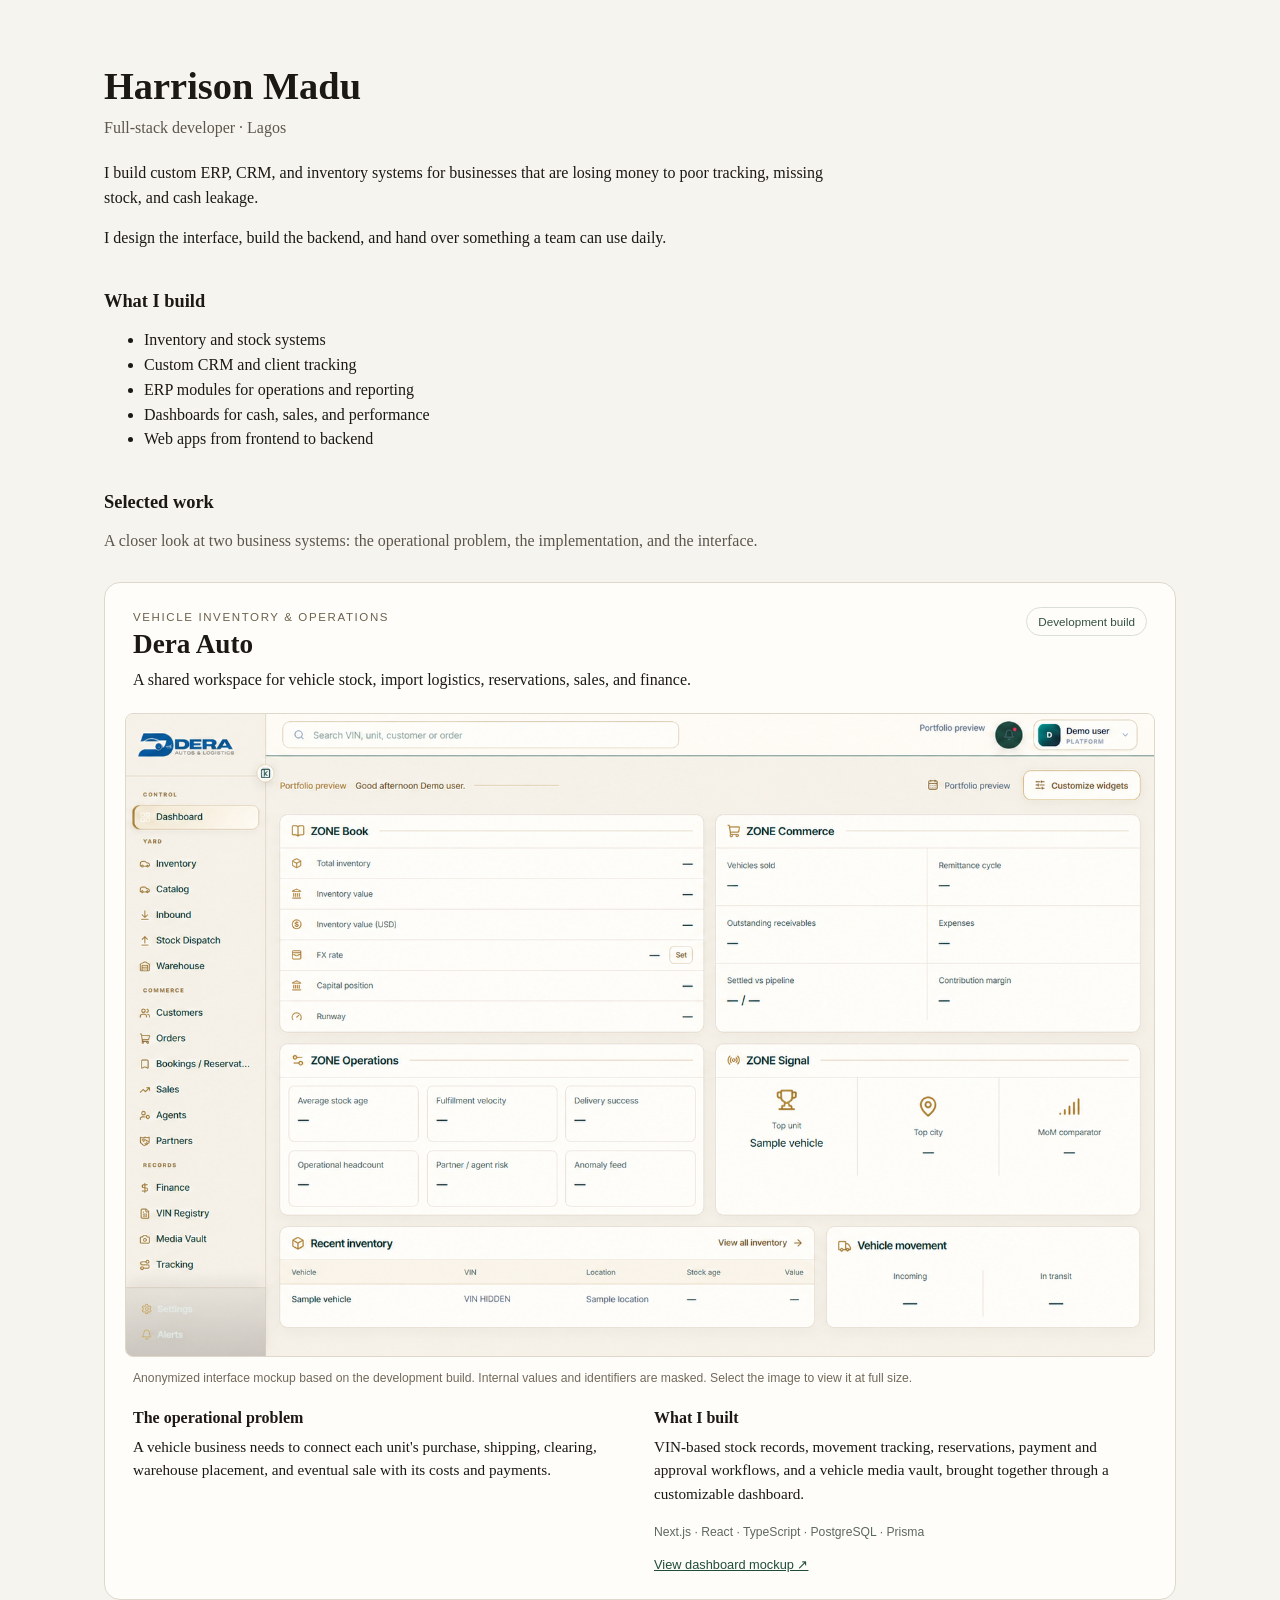
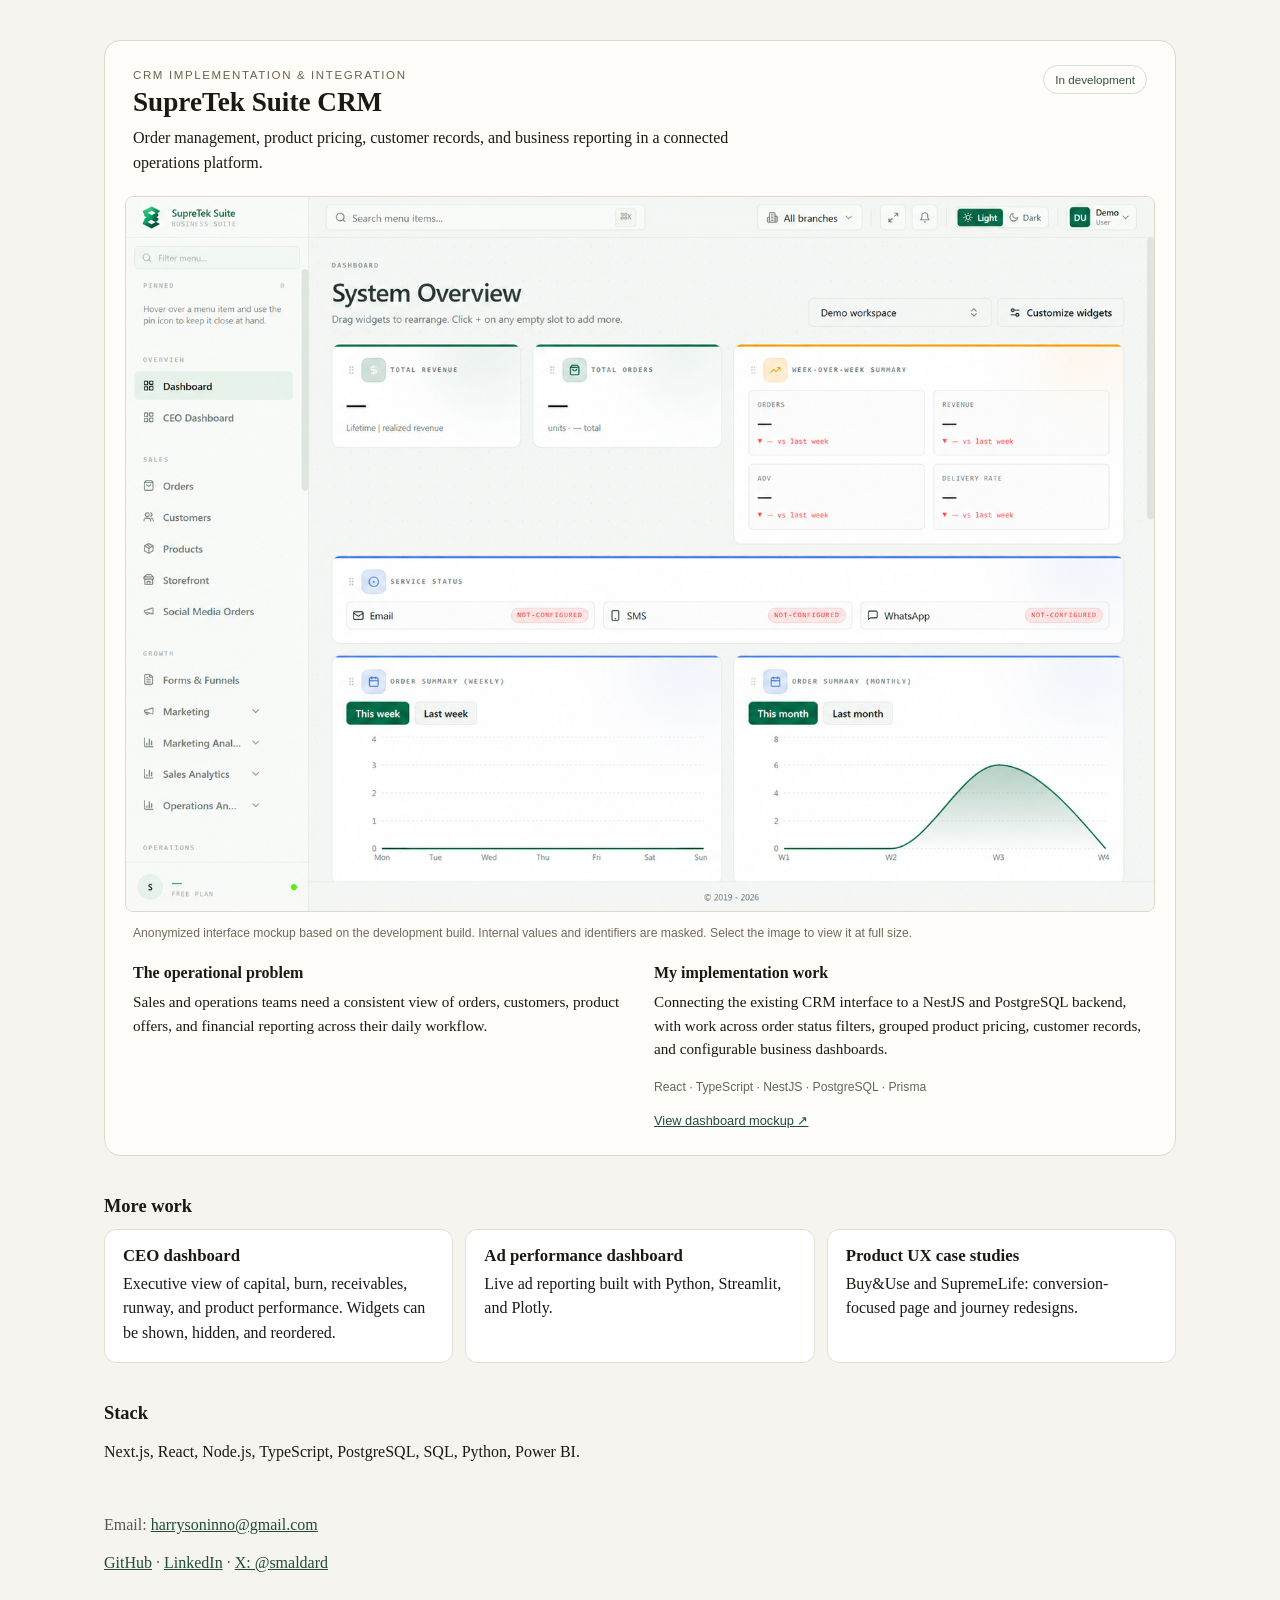
==== index.html @ 5ad37815 "Update portfolio contact details" ====
<!DOCTYPE html>
<html lang="en">
<head>
  <meta charset="utf-8" />
  <meta name="viewport" content="width=device-width, initial-scale=1" />
  <title>Harrison Madu — Systems for stock, sales, and cash</title>
  <style>
    * { box-sizing: border-box; }
    body { margin: 0; font-family: Georgia, serif; background: #f6f4ef; color: #1c1915; }
    main { max-width: 1120px; margin: 0 auto; padding: 64px 24px 80px; }
    p, li { line-height: 1.55; }
    h1 { font-size: 2.4rem; margin: 0 0 8px; }
    h2 { font-size: 1.15rem; margin: 40px 0 12px; }
    .role { margin: 0 0 20px; color: #5c564c; }
    a { color: #1f4d3a; }
    .card { background: #fff; border: 1px solid #e4dfd4; border-radius: 12px; padding: 16px 18px; margin: 12px 0; }
    .card h3 { margin: 0 0 6px; font-size: 1.05rem; }
    .card p { margin: 0; }
    .intro { max-width: 760px; }
    .section-intro { max-width: 680px; color: #5c564c; }
    .project { margin: 28px 0 40px; overflow: hidden; border: 1px solid #ded8cb; border-radius: 16px; background: #fffdf9; }
    .project-header { display: flex; align-items: flex-start; justify-content: space-between; gap: 16px; padding: 24px 28px 20px; }
    .project h3 { margin: 4px 0 8px; font-size: 1.7rem; }
    .project-header p { margin: 0; max-width: 620px; }
    .eyebrow, .status, .tags, figcaption, .image-link { font-family: Arial, sans-serif; }
    .eyebrow { font-size: .72rem; letter-spacing: .14em; text-transform: uppercase; color: #6c624d; }
    .status { flex-shrink: 0; border: 1px solid #d8dfd6; border-radius: 999px; padding: 7px 11px; color: #335141; font-size: .73rem; white-space: nowrap; }
    figure { margin: 0; padding: 0 20px; }
    .screen { display: block; border: 1px solid #ded8cb; border-radius: 8px; overflow: hidden; background: #f6f4ef; }
    .screen img { display: block; width: 100%; height: auto; }
    .screen:focus-visible, a:focus-visible { outline: 3px solid #1f4d3a; outline-offset: 4px; }
    figcaption { padding: 12px 8px 0; color: #72695b; font-size: .76rem; line-height: 1.5; }
    .project-details { display: grid; grid-template-columns: 1fr 1fr; gap: 28px; padding: 22px 28px 26px; }
    .project-details h4 { margin: 0 0 8px; font-size: 1rem; }
    .project-details p { margin: 0; font-size: .95rem; }
    .tags { margin-top: 16px !important; color: #5d695e; font-size: .76rem !important; line-height: 1.8; }
    .image-link { display: inline-block; margin-top: 14px; font-size: .8rem; }
    .more-work { display: grid; grid-template-columns: repeat(3, 1fr); gap: 12px; }
    .more-work .card { margin: 0; }
    @media (max-width: 680px) {
      main { padding: 36px 18px 56px; }
      h1 { font-size: 2.1rem; }
      .project-header { flex-direction: column; padding: 20px; }
      .project h3 { font-size: 1.45rem; }
      figure { padding: 0 12px; }
      .project-details { grid-template-columns: 1fr; gap: 20px; padding: 20px; }
      .more-work { grid-template-columns: 1fr; }
    }
    footer { margin-top: 48px; color: #5c564c; }
  </style>
</head>
<body>
  <main>
    <div class="intro">
    <h1>Harrison Madu</h1>
    <p class="role">Full-stack developer · Lagos</p>
    <p>I build custom ERP, CRM, and inventory systems for businesses that are losing money to poor tracking, missing stock, and cash leakage.</p>
    <p>I design the interface, build the backend, and hand over something a team can use daily.</p>
    <h2>What I build</h2>
    <ul>
      <li>Inventory and stock systems</li>
      <li>Custom CRM and client tracking</li>
      <li>ERP modules for operations and reporting</li>
      <li>Dashboards for cash, sales, and performance</li>
      <li>Web apps from frontend to backend</li>
    </ul>
    </div>
    <h2>Selected work</h2>
    <p class="section-intro">A closer look at two business systems: the operational problem, the implementation, and the interface.</p>
    <article class="project" id="dera-auto">
      <div class="project-header">
        <div>
          <span class="eyebrow">Vehicle inventory &amp; operations</span>
          <h3>Dera Auto</h3>
          <p>A shared workspace for vehicle stock, import logistics, reservations, sales, and finance.</p>
        </div>
        <span class="status">Development build</span>
      </div>
      <figure>
        <a class="screen" href="docs/assets/projects/dera-auto-dashboard.png" aria-label="Open the Dera Auto dashboard mockup at full size">
          <img src="docs/assets/projects/dera-auto-dashboard.png" width="1587" height="991" alt="Dera Auto dashboard with inventory, commerce, operations, vehicle movement, and recent stock panels; sensitive values are masked." loading="lazy" decoding="async" />
        </a>
        <figcaption>Anonymized interface mockup based on the development build. Internal values and identifiers are masked. Select the image to view it at full size.</figcaption>
      </figure>
      <div class="project-details">
        <div>
          <h4>The operational problem</h4>
          <p>A vehicle business needs to connect each unit's purchase, shipping, clearing, warehouse placement, and eventual sale with its costs and payments.</p>
        </div>
        <div>
          <h4>What I built</h4>
          <p>VIN-based stock records, movement tracking, reservations, payment and approval workflows, and a vehicle media vault, brought together through a customizable dashboard.</p>
          <p class="tags">Next.js · React · TypeScript · PostgreSQL · Prisma</p>
          <a class="image-link" href="docs/assets/projects/dera-auto-dashboard.png">View dashboard mockup ↗</a>
        </div>
      </div>
    </article>
    <article class="project" id="supretek-suite">
      <div class="project-header">
        <div>
          <span class="eyebrow">CRM implementation &amp; integration</span>
          <h3>SupreTek Suite CRM</h3>
          <p>Order management, product pricing, customer records, and business reporting in a connected operations platform.</p>
        </div>
        <span class="status">In development</span>
      </div>
      <figure>
        <a class="screen" href="docs/assets/projects/supretek-suite-dashboard.png" aria-label="Open the SupreTek Suite CRM dashboard mockup at full size">
          <img src="docs/assets/projects/supretek-suite-dashboard.png" width="1505" height="1045" alt="SupreTek Suite CRM system overview with revenue and order widgets, weekly summaries, service status, and reporting charts; sensitive values are masked." loading="lazy" decoding="async" />
        </a>
        <figcaption>Anonymized interface mockup based on the development build. Internal values and identifiers are masked. Select the image to view it at full size.</figcaption>
      </figure>
      <div class="project-details">
        <div>
          <h4>The operational problem</h4>
          <p>Sales and operations teams need a consistent view of orders, customers, product offers, and financial reporting across their daily workflow.</p>
        </div>
        <div>
          <h4>My implementation work</h4>
          <p>Connecting the existing CRM interface to a NestJS and PostgreSQL backend, with work across order status filters, grouped product pricing, customer records, and configurable business dashboards.</p>
          <p class="tags">React · TypeScript · NestJS · PostgreSQL · Prisma</p>
          <a class="image-link" href="docs/assets/projects/supretek-suite-dashboard.png">View dashboard mockup ↗</a>
        </div>
      </div>
    </article>
    <h2>More work</h2>
    <div class="more-work">
    <div class="card">
      <h3>CEO dashboard</h3>
      <p>Executive view of capital, burn, receivables, runway, and product performance. Widgets can be shown, hidden, and reordered.</p>
    </div>
    <div class="card">
      <h3>Ad performance dashboard</h3>
      <p>Live ad reporting built with Python, Streamlit, and Plotly.</p>
    </div>
    <div class="card">
      <h3>Product UX case studies</h3>
      <p>Buy&amp;Use and SupremeLife: conversion-focused page and journey redesigns.</p>
    </div>
    </div>
    <h2>Stack</h2>
    <p>Next.js, React, Node.js, TypeScript, PostgreSQL, SQL, Python, Power BI.</p>
    <footer>
      <p>Email: <a href="mailto:harrysoninno@gmail.com">harrysoninno@gmail.com</a></p>
      <a href="https://github.com/HarrisonMadu">GitHub</a>
      · <a href="https://linkedin.com/in/harrisonmadu">LinkedIn</a>
      · <a href="https://x.com/smaldard">X: @smaldard</a>
    </footer>
  </main>
</body>
</html>
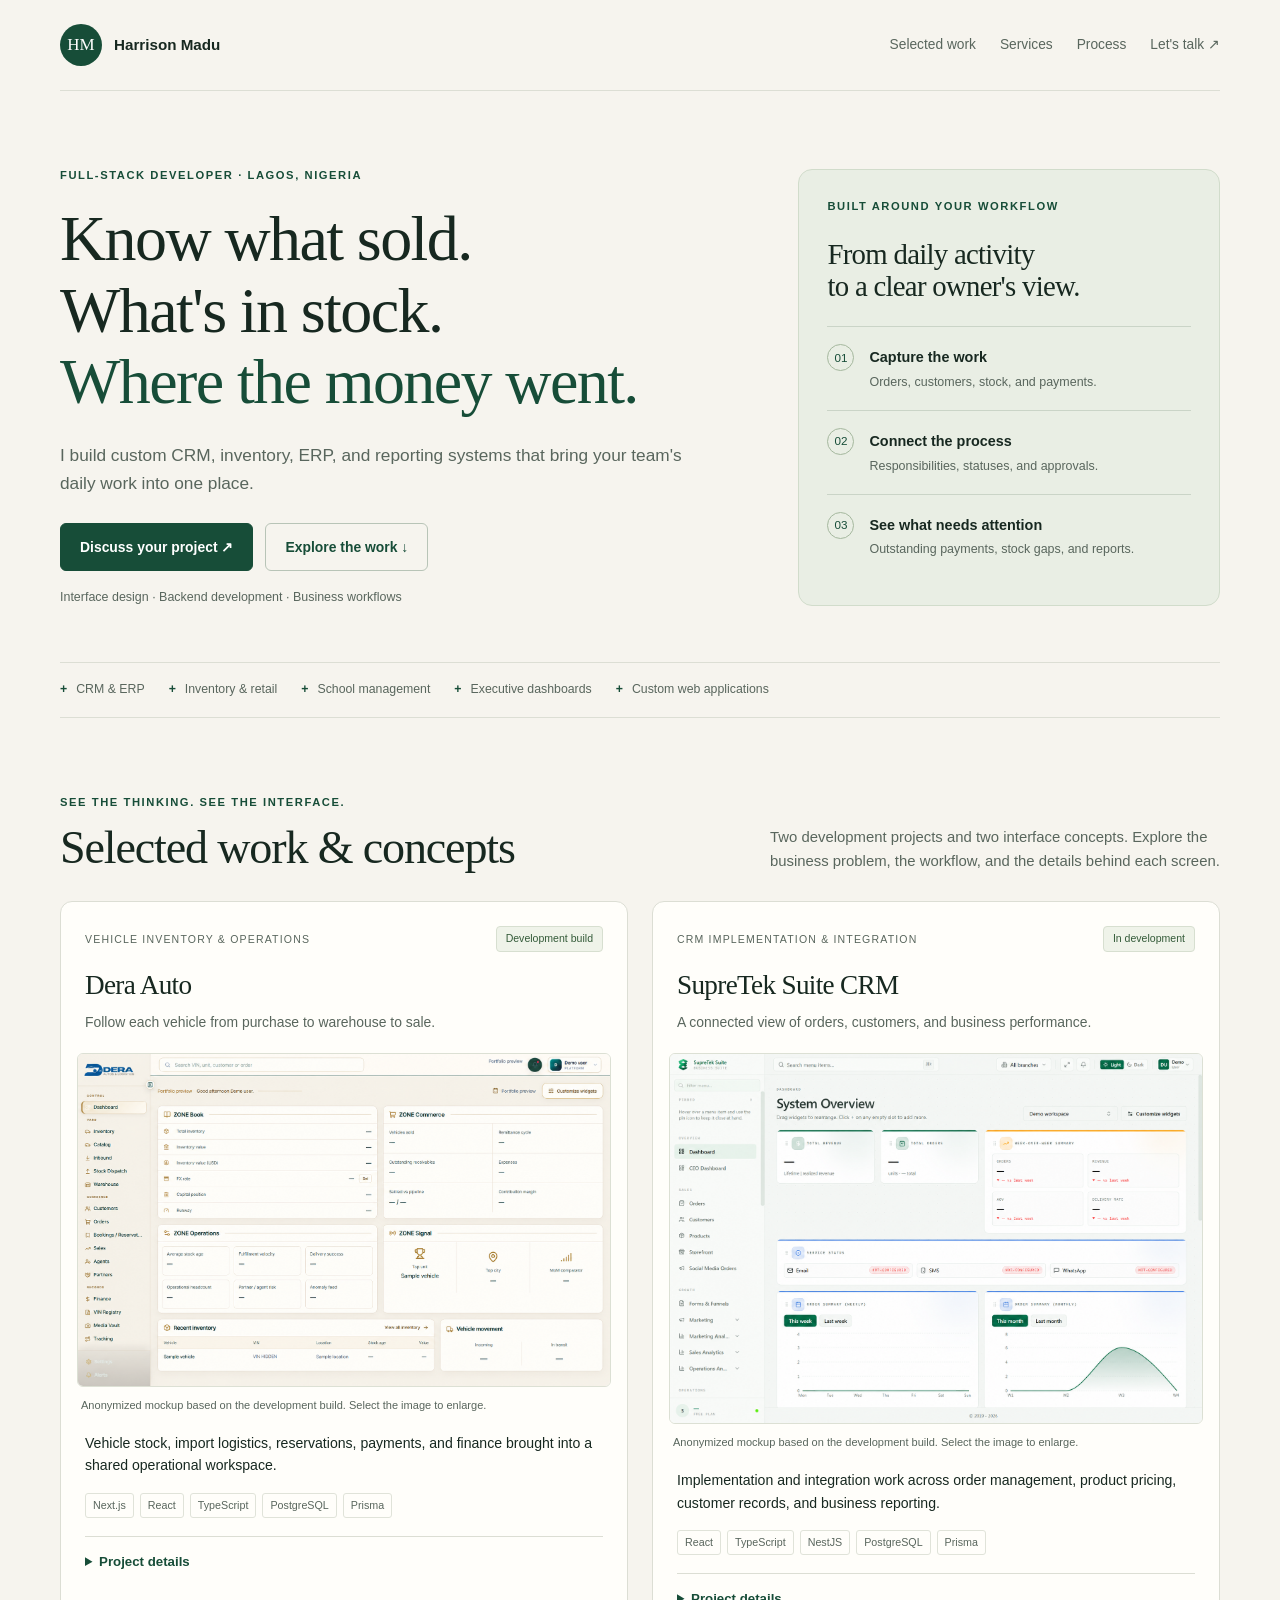
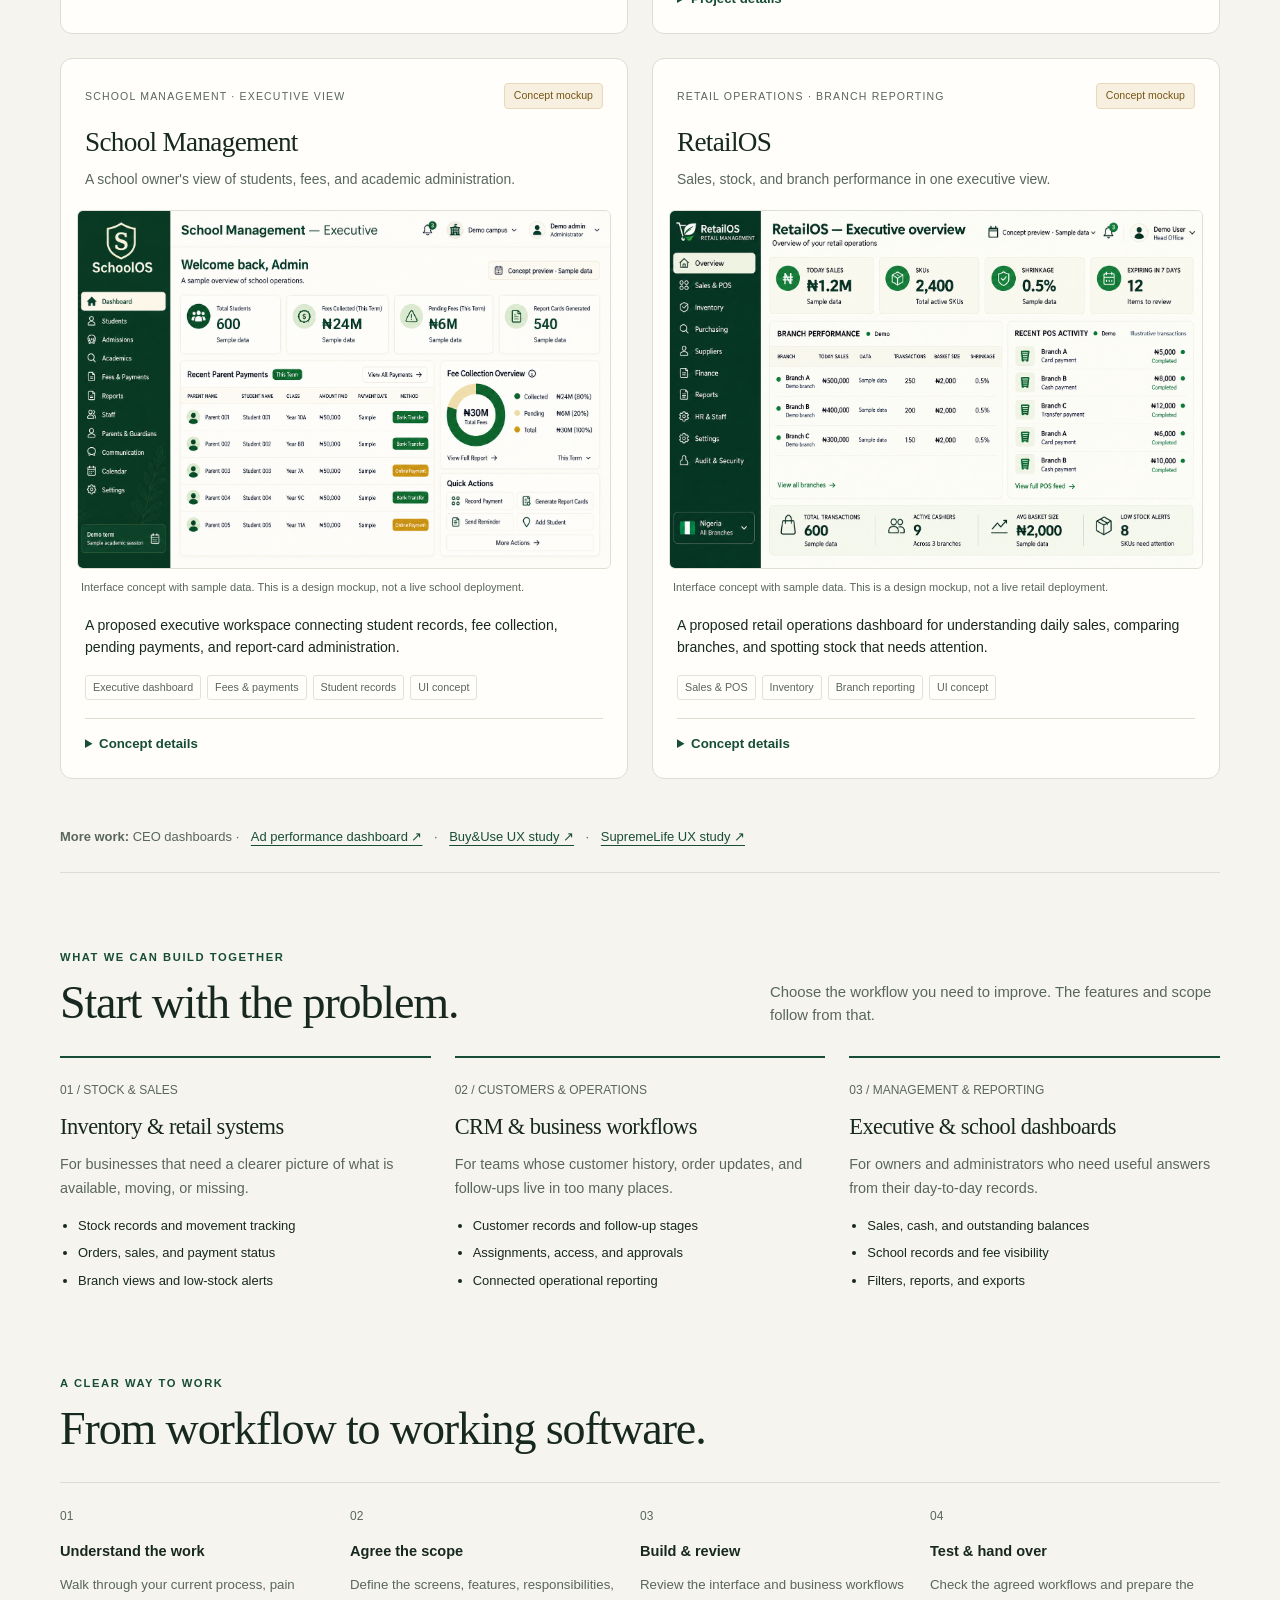
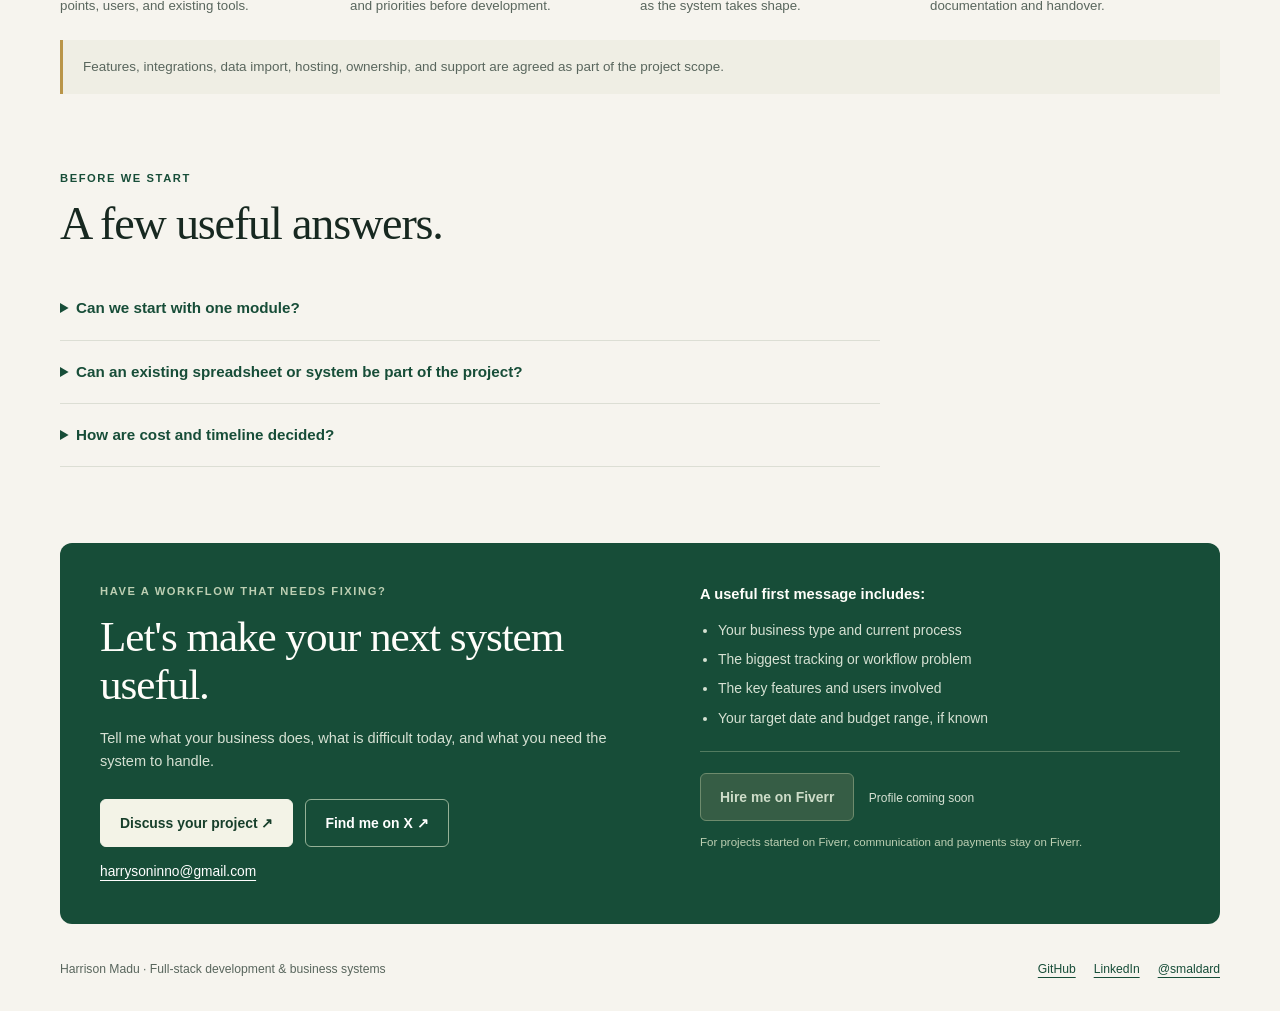
==== commit 8c5ad0da: "Showcase school and retail concepts with clearer client services" ====
--- a/index.html
+++ b/index.html
@@ -3,149 +3,184 @@
 <head>
   <meta charset="utf-8" />
   <meta name="viewport" content="width=device-width, initial-scale=1" />
-  <title>Harrison Madu — Systems for stock, sales, and cash</title>
-  <style>
-    * { box-sizing: border-box; }
-    body { margin: 0; font-family: Georgia, serif; background: #f6f4ef; color: #1c1915; }
-    main { max-width: 1120px; margin: 0 auto; padding: 64px 24px 80px; }
-    p, li { line-height: 1.55; }
-    h1 { font-size: 2.4rem; margin: 0 0 8px; }
-    h2 { font-size: 1.15rem; margin: 40px 0 12px; }
-    .role { margin: 0 0 20px; color: #5c564c; }
-    a { color: #1f4d3a; }
-    .card { background: #fff; border: 1px solid #e4dfd4; border-radius: 12px; padding: 16px 18px; margin: 12px 0; }
-    .card h3 { margin: 0 0 6px; font-size: 1.05rem; }
-    .card p { margin: 0; }
-    .intro { max-width: 760px; }
-    .section-intro { max-width: 680px; color: #5c564c; }
-    .project { margin: 28px 0 40px; overflow: hidden; border: 1px solid #ded8cb; border-radius: 16px; background: #fffdf9; }
-    .project-header { display: flex; align-items: flex-start; justify-content: space-between; gap: 16px; padding: 24px 28px 20px; }
-    .project h3 { margin: 4px 0 8px; font-size: 1.7rem; }
-    .project-header p { margin: 0; max-width: 620px; }
-    .eyebrow, .status, .tags, figcaption, .image-link { font-family: Arial, sans-serif; }
-    .eyebrow { font-size: .72rem; letter-spacing: .14em; text-transform: uppercase; color: #6c624d; }
-    .status { flex-shrink: 0; border: 1px solid #d8dfd6; border-radius: 999px; padding: 7px 11px; color: #335141; font-size: .73rem; white-space: nowrap; }
-    figure { margin: 0; padding: 0 20px; }
-    .screen { display: block; border: 1px solid #ded8cb; border-radius: 8px; overflow: hidden; background: #f6f4ef; }
-    .screen img { display: block; width: 100%; height: auto; }
-    .screen:focus-visible, a:focus-visible { outline: 3px solid #1f4d3a; outline-offset: 4px; }
-    figcaption { padding: 12px 8px 0; color: #72695b; font-size: .76rem; line-height: 1.5; }
-    .project-details { display: grid; grid-template-columns: 1fr 1fr; gap: 28px; padding: 22px 28px 26px; }
-    .project-details h4 { margin: 0 0 8px; font-size: 1rem; }
-    .project-details p { margin: 0; font-size: .95rem; }
-    .tags { margin-top: 16px !important; color: #5d695e; font-size: .76rem !important; line-height: 1.8; }
-    .image-link { display: inline-block; margin-top: 14px; font-size: .8rem; }
-    .more-work { display: grid; grid-template-columns: repeat(3, 1fr); gap: 12px; }
-    .more-work .card { margin: 0; }
-    @media (max-width: 680px) {
-      main { padding: 36px 18px 56px; }
-      h1 { font-size: 2.1rem; }
-      .project-header { flex-direction: column; padding: 20px; }
-      .project h3 { font-size: 1.45rem; }
-      figure { padding: 0 12px; }
-      .project-details { grid-template-columns: 1fr; gap: 20px; padding: 20px; }
-      .more-work { grid-template-columns: 1fr; }
-    }
-    footer { margin-top: 48px; color: #5c564c; }
-  </style>
+  <title>Harrison Madu — Custom CRM, inventory &amp; business software</title>
+  <meta name="description" content="Custom CRM, inventory, ERP and executive dashboards by Harrison Madu. Explore Dera Auto, SupreTek Suite CRM, school-management and RetailOS concepts, then discuss your project." />
+  <meta name="theme-color" content="#174d38" />
+  <meta property="og:type" content="website" />
+  <meta property="og:title" content="Harrison Madu — Business systems built around your workflow" />
+  <meta property="og:description" content="Know what sold, what's in stock, and where the money went. Explore custom CRM, inventory and management-system work." />
+  <meta property="og:url" content="https://harrisonmadu.github.io/Portfolio/" />
+  <meta property="og:image" content="https://raw.githubusercontent.com/HarrisonMadu/Portfolio/main/docs/assets/projects/retailos-executive.png" />
+  <meta property="og:image:alt" content="RetailOS executive dashboard concept with sample sales, stock, and branch reporting data." />
+  <meta name="twitter:card" content="summary_large_image" />
+  <meta name="twitter:creator" content="@smaldard" />
+  <link rel="canonical" href="https://harrisonmadu.github.io/Portfolio/" />
+  <link rel="stylesheet" href="docs/assets/portfolio.css" />
 </head>
 <body>
-  <main>
-    <div class="intro">
-    <h1>Harrison Madu</h1>
-    <p class="role">Full-stack developer · Lagos</p>
-    <p>I build custom ERP, CRM, and inventory systems for businesses that are losing money to poor tracking, missing stock, and cash leakage.</p>
-    <p>I design the interface, build the backend, and hand over something a team can use daily.</p>
-    <h2>What I build</h2>
-    <ul>
-      <li>Inventory and stock systems</li>
-      <li>Custom CRM and client tracking</li>
-      <li>ERP modules for operations and reporting</li>
-      <li>Dashboards for cash, sales, and performance</li>
-      <li>Web apps from frontend to backend</li>
-    </ul>
-    </div>
-    <h2>Selected work</h2>
-    <p class="section-intro">A closer look at two business systems: the operational problem, the implementation, and the interface.</p>
-    <article class="project" id="dera-auto">
-      <div class="project-header">
-        <div>
-          <span class="eyebrow">Vehicle inventory &amp; operations</span>
-          <h3>Dera Auto</h3>
-          <p>A shared workspace for vehicle stock, import logistics, reservations, sales, and finance.</p>
+  <a class="skip-link" href="#main">Skip to content</a>
+  <header class="site-header wrap">
+    <a class="brand" href="#main"><span class="monogram" aria-hidden="true">HM</span> Harrison Madu</a>
+    <nav aria-label="Main navigation">
+      <a href="#work">Selected work</a><a href="#services">Services</a><a href="#process">Process</a><a href="#contact">Let's talk ↗</a>
+    </nav>
+  </header>
+  <main class="wrap" id="main">
+    <section class="hero" aria-labelledby="hero-title">
+      <div>
+        <span class="eyebrow">Full-stack developer · Lagos, Nigeria</span>
+        <h1 id="hero-title">Know what sold.<br />What's in stock.<br /><em>Where the money went.</em></h1>
+        <p class="hero-copy">I build custom CRM, inventory, ERP, and reporting systems that bring your team's daily work into one place.</p>
+        <div class="actions"><a class="button" href="#contact">Discuss your project ↗</a><a class="button secondary" href="#work">Explore the work ↓</a></div>
+        <p class="hero-note">Interface design · Backend development · Business workflows</p>
+      </div>
+      <aside class="workflow" aria-label="Example connected business workflow">
+        <span class="eyebrow">Built around your workflow</span>
+        <h2>From daily activity<br />to a clear owner's view.</h2>
+        <ol>
+          <li><span class="step-dot">01</span><div><strong>Capture the work</strong><small>Orders, customers, stock, and payments.</small></div></li>
+          <li><span class="step-dot">02</span><div><strong>Connect the process</strong><small>Responsibilities, statuses, and approvals.</small></div></li>
+          <li><span class="step-dot">03</span><div><strong>See what needs attention</strong><small>Outstanding payments, stock gaps, and reports.</small></div></li>
+        </ol>
+      </aside>
+    </section>
+    <div class="capabilities" aria-label="Areas of work"><span>CRM &amp; ERP</span><span>Inventory &amp; retail</span><span>School management</span><span>Executive dashboards</span><span>Custom web applications</span></div>
+
+    <section class="section" id="work" aria-labelledby="work-title">
+      <div class="section-head">
+        <div><span class="eyebrow">See the thinking. See the interface.</span><h2 id="work-title">Selected work &amp; concepts</h2></div>
+        <p>Two development projects and two interface concepts. Explore the business problem, the workflow, and the details behind each screen.</p>
+      </div>
+      <div class="project-grid">
+        <article class="project" id="dera-auto">
+          <div class="project-top">
+            <div class="project-labels"><span class="project-category">Vehicle inventory &amp; operations</span><span class="status">Development build</span></div>
+            <h3>Dera Auto</h3><p>Follow each vehicle from purchase to warehouse to sale.</p>
+          </div>
+          <figure>
+            <a class="screen" href="docs/assets/projects/dera-auto-dashboard.png" aria-label="View Dera Auto dashboard mockup at full size"><img src="docs/assets/projects/dera-auto-dashboard.png" width="1587" height="991" alt="Dera Auto dashboard showing vehicle inventory, commerce, operations and movement panels with private values masked." loading="lazy" decoding="async" /></a>
+            <figcaption>Anonymized mockup based on the development build. Select the image to enlarge.</figcaption>
+          </figure>
+          <div class="project-body">
+            <p>Vehicle stock, import logistics, reservations, payments, and finance brought into a shared operational workspace.</p>
+            <div class="tags"><span>Next.js</span><span>React</span><span>TypeScript</span><span>PostgreSQL</span><span>Prisma</span></div>
+            <details><summary>Project details</summary>
+              <p><strong>The problem:</strong> Connect each vehicle's purchase, shipping, clearing, warehouse placement, and sale with its costs and payments.</p>
+              <p><strong>What I built:</strong> VIN-based stock records, movement tracking, reservations, payment and approval workflows, a vehicle media vault, and a customizable dashboard.</p>
+              <a href="docs/assets/projects/dera-auto-dashboard.png">View full dashboard ↗</a>
+            </details>
+          </div>
+        </article>
+        <article class="project" id="supretek-suite">
+          <div class="project-top">
+            <div class="project-labels"><span class="project-category">CRM implementation &amp; integration</span><span class="status">In development</span></div>
+            <h3>SupreTek Suite CRM</h3><p>A connected view of orders, customers, and business performance.</p>
+          </div>
+          <figure>
+            <a class="screen" href="docs/assets/projects/supretek-suite-dashboard.png" aria-label="View SupreTek Suite CRM dashboard mockup at full size"><img src="docs/assets/projects/supretek-suite-dashboard.png" width="1505" height="1045" alt="SupreTek Suite CRM system overview with order widgets, reporting charts and service status; private values are masked." loading="lazy" decoding="async" /></a>
+            <figcaption>Anonymized mockup based on the development build. Select the image to enlarge.</figcaption>
+          </figure>
+          <div class="project-body">
+            <p>Implementation and integration work across order management, product pricing, customer records, and business reporting.</p>
+            <div class="tags"><span>React</span><span>TypeScript</span><span>NestJS</span><span>PostgreSQL</span><span>Prisma</span></div>
+            <details><summary>Project details</summary>
+              <p><strong>The problem:</strong> Give sales and operations teams a consistent view of their orders, customers, product offers, and reporting.</p>
+              <p><strong>My work:</strong> Connecting the existing CRM interface to a NestJS and PostgreSQL backend, with work on order status filters, pricing groups, customer records, and configurable dashboards.</p>
+              <a href="docs/assets/projects/supretek-suite-dashboard.png">View full dashboard ↗</a>
+            </details>
+          </div>
+        </article>
+        <article class="project" id="school-management">
+          <div class="project-top">
+            <div class="project-labels"><span class="project-category">School management · Executive view</span><span class="status concept">Concept mockup</span></div>
+            <h3>School Management</h3><p>A school owner's view of students, fees, and academic administration.</p>
+          </div>
+          <figure>
+            <a class="screen" href="docs/assets/projects/school-management-executive.png" aria-label="View School Management executive concept at full size"><img src="docs/assets/projects/school-management-executive.png" width="1531" height="1027" alt="SchoolOS executive concept showing student numbers, collected and pending fees, report cards, and sample parent payments." loading="lazy" decoding="async" /></a>
+            <figcaption>Interface concept with sample data. This is a design mockup, not a live school deployment.</figcaption>
+          </figure>
+          <div class="project-body">
+            <p>A proposed executive workspace connecting student records, fee collection, pending payments, and report-card administration.</p>
+            <div class="tags"><span>Executive dashboard</span><span>Fees &amp; payments</span><span>Student records</span><span>UI concept</span></div>
+            <details><summary>Concept details</summary>
+              <p><strong>The problem:</strong> School leaders need a clear view of enrollment, fees collected, outstanding balances, and academic administration without searching across separate records.</p>
+              <p><strong>The proposed workflow:</strong> Student record → fee/payment record → outstanding-fee overview, with quick access to report cards and parent communication.</p>
+              <a href="docs/assets/projects/school-management-executive.png">View executive mockup ↗</a>
+            </details>
+          </div>
+        </article>
+        <article class="project" id="retailos">
+          <div class="project-top">
+            <div class="project-labels"><span class="project-category">Retail operations · Branch reporting</span><span class="status concept">Concept mockup</span></div>
+            <h3>RetailOS</h3><p>Sales, stock, and branch performance in one executive view.</p>
+          </div>
+          <figure>
+            <a class="screen" href="docs/assets/projects/retailos-executive.png" aria-label="View RetailOS executive concept at full size"><img src="docs/assets/projects/retailos-executive.png" width="1531" height="1027" alt="RetailOS executive concept with sample branch sales, POS activity, stock levels, expiry alerts and retail performance indicators." loading="lazy" decoding="async" /></a>
+            <figcaption>Interface concept with sample data. This is a design mockup, not a live retail deployment.</figcaption>
+          </figure>
+          <div class="project-body">
+            <p>A proposed retail operations dashboard for understanding daily sales, comparing branches, and spotting stock that needs attention.</p>
+            <div class="tags"><span>Sales &amp; POS</span><span>Inventory</span><span>Branch reporting</span><span>UI concept</span></div>
+            <details><summary>Concept details</summary>
+              <p><strong>The problem:</strong> A retailer needs to connect sales activity with branch performance, inventory availability, shrinkage, and approaching expiry dates.</p>
+              <p><strong>The proposed workflow:</strong> Record a sale → update stock → surface low-stock or expiry alerts → review performance by branch.</p>
+              <a href="docs/assets/projects/retailos-executive.png">View executive mockup ↗</a>
+            </details>
+          </div>
+        </article>
+      </div>
+      <p class="other-work"><strong>More work:</strong> CEO dashboards · <a href="https://github.com/HarrisonMadu/Portfolio/tree/main/projects/ad-dashboard">Ad performance dashboard ↗</a> · <a href="https://github.com/HarrisonMadu/Portfolio/tree/main/projects/landing-page-ab-test-buyuse">Buy&amp;Use UX study ↗</a> · <a href="https://github.com/HarrisonMadu/Portfolio/tree/main/projects/landing-page-ab-test-supremelife">SupremeLife UX study ↗</a></p>
+    </section>
+
+    <section class="section" id="services" aria-labelledby="services-title">
+      <div class="section-head"><div><span class="eyebrow">What we can build together</span><h2 id="services-title">Start with the problem.</h2></div><p>Choose the workflow you need to improve. The features and scope follow from that.</p></div>
+      <div class="services">
+        <div class="service"><span class="service-number">01 / STOCK &amp; SALES</span><h3>Inventory &amp; retail systems</h3><p>For businesses that need a clearer picture of what is available, moving, or missing.</p><ul><li>Stock records and movement tracking</li><li>Orders, sales, and payment status</li><li>Branch views and low-stock alerts</li></ul></div>
+        <div class="service"><span class="service-number">02 / CUSTOMERS &amp; OPERATIONS</span><h3>CRM &amp; business workflows</h3><p>For teams whose customer history, order updates, and follow-ups live in too many places.</p><ul><li>Customer records and follow-up stages</li><li>Assignments, access, and approvals</li><li>Connected operational reporting</li></ul></div>
+        <div class="service"><span class="service-number">03 / MANAGEMENT &amp; REPORTING</span><h3>Executive &amp; school dashboards</h3><p>For owners and administrators who need useful answers from their day-to-day records.</p><ul><li>Sales, cash, and outstanding balances</li><li>School records and fee visibility</li><li>Filters, reports, and exports</li></ul></div>
+      </div>
+    </section>
+
+    <section class="section" id="process" aria-labelledby="process-title">
+      <div class="section-head"><div><span class="eyebrow">A clear way to work</span><h2 id="process-title">From workflow to working software.</h2></div></div>
+      <ol class="process">
+        <li><span class="service-number">01</span><strong>Understand the work</strong><p>Walk through your current process, pain points, users, and existing tools.</p></li>
+        <li><span class="service-number">02</span><strong>Agree the scope</strong><p>Define the screens, features, responsibilities, and priorities before development.</p></li>
+        <li><span class="service-number">03</span><strong>Build &amp; review</strong><p>Review the interface and business workflows as the system takes shape.</p></li>
+        <li><span class="service-number">04</span><strong>Test &amp; hand over</strong><p>Check the agreed workflows and prepare the documentation and handover.</p></li>
+      </ol>
+      <p class="scope-note">Features, integrations, data import, hosting, ownership, and support are agreed as part of the project scope.</p>
+    </section>
+
+    <section class="section faq" aria-labelledby="faq-title">
+      <div class="section-head"><div><span class="eyebrow">Before we start</span><h2 id="faq-title">A few useful answers.</h2></div></div>
+      <details><summary>Can we start with one module?</summary><p>Yes. We can scope the most useful starting point—such as inventory, order tracking, or an executive dashboard—and plan further modules around it.</p></details>
+      <details><summary>Can an existing spreadsheet or system be part of the project?</summary><p>We can review your current files and tools, then decide what data import or integration belongs in the scope. You can begin by describing the structure; there is no need to send sensitive records in a first message.</p></details>
+      <details><summary>How are cost and timeline decided?</summary><p>They depend on the workflows, number of users and branches, integrations, data migration, and required features. Share your main problem and target date so we can define a realistic scope.</p></details>
+    </section>
+
+    <section class="contact" id="contact" aria-labelledby="contact-title">
+      <div>
+        <span class="eyebrow">Have a workflow that needs fixing?</span>
+        <h2 id="contact-title">Let's make your next system useful.</h2>
+        <p>Tell me what your business does, what is difficult today, and what you need the system to handle.</p>
+        <div class="actions">
+          <a class="button" href="mailto:harrysoninno@gmail.com?subject=Custom%20business%20system%20enquiry&amp;body=Business%20type%3A%0AWorkflow%20or%20problem%3A%0AFeatures%20needed%3A%0ATarget%20date%3A%0ABudget%20range%20(optional)%3A">Discuss your project ↗</a>
+          <a class="button secondary" href="https://x.com/smaldard">Find me on X ↗</a>
         </div>
-        <span class="status">Development build</span>
+        <a class="email" href="mailto:harrysoninno@gmail.com">harrysoninno@gmail.com</a>
       </div>
-      <figure>
-        <a class="screen" href="docs/assets/projects/dera-auto-dashboard.png" aria-label="Open the Dera Auto dashboard mockup at full size">
-          <img src="docs/assets/projects/dera-auto-dashboard.png" width="1587" height="991" alt="Dera Auto dashboard with inventory, commerce, operations, vehicle movement, and recent stock panels; sensitive values are masked." loading="lazy" decoding="async" />
-        </a>
-        <figcaption>Anonymized interface mockup based on the development build. Internal values and identifiers are masked. Select the image to view it at full size.</figcaption>
-      </figure>
-      <div class="project-details">
-        <div>
-          <h4>The operational problem</h4>
-          <p>A vehicle business needs to connect each unit's purchase, shipping, clearing, warehouse placement, and eventual sale with its costs and payments.</p>
-        </div>
-        <div>
-          <h4>What I built</h4>
-          <p>VIN-based stock records, movement tracking, reservations, payment and approval workflows, and a vehicle media vault, brought together through a customizable dashboard.</p>
-          <p class="tags">Next.js · React · TypeScript · PostgreSQL · Prisma</p>
-          <a class="image-link" href="docs/assets/projects/dera-auto-dashboard.png">View dashboard mockup ↗</a>
+      <div>
+        <h4>A useful first message includes:</h4>
+        <ul class="contact-list"><li>Your business type and current process</li><li>The biggest tracking or workflow problem</li><li>The key features and users involved</li><li>Your target date and budget range, if known</li></ul>
+        <div class="fiverr-row">
+          <button class="button" type="button" disabled aria-describedby="fiverr-status">Hire me on Fiverr</button>
+          <span class="coming-soon" id="fiverr-status">Profile coming soon</span>
+          <p class="platform-note">For projects started on Fiverr, communication and payments stay on Fiverr.</p>
         </div>
       </div>
-    </article>
-    <article class="project" id="supretek-suite">
-      <div class="project-header">
-        <div>
-          <span class="eyebrow">CRM implementation &amp; integration</span>
-          <h3>SupreTek Suite CRM</h3>
-          <p>Order management, product pricing, customer records, and business reporting in a connected operations platform.</p>
-        </div>
-        <span class="status">In development</span>
-      </div>
-      <figure>
-        <a class="screen" href="docs/assets/projects/supretek-suite-dashboard.png" aria-label="Open the SupreTek Suite CRM dashboard mockup at full size">
-          <img src="docs/assets/projects/supretek-suite-dashboard.png" width="1505" height="1045" alt="SupreTek Suite CRM system overview with revenue and order widgets, weekly summaries, service status, and reporting charts; sensitive values are masked." loading="lazy" decoding="async" />
-        </a>
-        <figcaption>Anonymized interface mockup based on the development build. Internal values and identifiers are masked. Select the image to view it at full size.</figcaption>
-      </figure>
-      <div class="project-details">
-        <div>
-          <h4>The operational problem</h4>
-          <p>Sales and operations teams need a consistent view of orders, customers, product offers, and financial reporting across their daily workflow.</p>
-        </div>
-        <div>
-          <h4>My implementation work</h4>
-          <p>Connecting the existing CRM interface to a NestJS and PostgreSQL backend, with work across order status filters, grouped product pricing, customer records, and configurable business dashboards.</p>
-          <p class="tags">React · TypeScript · NestJS · PostgreSQL · Prisma</p>
-          <a class="image-link" href="docs/assets/projects/supretek-suite-dashboard.png">View dashboard mockup ↗</a>
-        </div>
-      </div>
-    </article>
-    <h2>More work</h2>
-    <div class="more-work">
-    <div class="card">
-      <h3>CEO dashboard</h3>
-      <p>Executive view of capital, burn, receivables, runway, and product performance. Widgets can be shown, hidden, and reordered.</p>
-    </div>
-    <div class="card">
-      <h3>Ad performance dashboard</h3>
-      <p>Live ad reporting built with Python, Streamlit, and Plotly.</p>
-    </div>
-    <div class="card">
-      <h3>Product UX case studies</h3>
-      <p>Buy&amp;Use and SupremeLife: conversion-focused page and journey redesigns.</p>
-    </div>
-    </div>
-    <h2>Stack</h2>
-    <p>Next.js, React, Node.js, TypeScript, PostgreSQL, SQL, Python, Power BI.</p>
-    <footer>
-      <p>Email: <a href="mailto:harrysoninno@gmail.com">harrysoninno@gmail.com</a></p>
-      <a href="https://github.com/HarrisonMadu">GitHub</a>
-      · <a href="https://linkedin.com/in/harrisonmadu">LinkedIn</a>
-      · <a href="https://x.com/smaldard">X: @smaldard</a>
-    </footer>
+    </section>
   </main>
+  <footer class="site-footer wrap"><p>Harrison Madu · Full-stack development &amp; business systems</p><div><a href="https://github.com/HarrisonMadu">GitHub</a><a href="https://linkedin.com/in/harrisonmadu">LinkedIn</a><a href="https://x.com/smaldard">@smaldard</a></div></footer>
 </body>
 </html>
--- a/docs/assets/portfolio.css
+++ b/docs/assets/portfolio.css
@@ -0,0 +1,132 @@
+:root { color-scheme: light; --paper: #f6f4ee; --ink: #172820; --muted: #59665d; --green: #174d38; --line: #dcded4; --white: #fffefa; }
+* { box-sizing: border-box; }
+html { scroll-behavior: smooth; scroll-padding-top: 28px; }
+body { margin: 0; background: var(--paper); color: var(--ink); font: 16px/1.6 Arial, Helvetica, sans-serif; }
+a { color: var(--green); text-underline-offset: 4px; }
+a:hover { text-decoration-thickness: 2px; }
+a:focus-visible, button:focus-visible, summary:focus-visible { outline: 3px solid #bc761e; outline-offset: 5px; }
+p, h1, h2, h3, h4, figure { margin: 0; }
+h1, h2, h3 { font-family: Georgia, 'Times New Roman', serif; font-weight: 500; letter-spacing: -.025em; line-height: 1.12; }
+h1 { font-size: clamp(2.8rem, 5vw, 4.2rem); }
+h2 { font-size: clamp(2rem, 3.6vw, 2.9rem); }
+h3 { font-size: 1.7rem; }
+h4 { font-size: .92rem; margin-bottom: 6px; }
+img { max-width: 100%; display: block; }
+button { font: inherit; }
+.wrap { width: min(1160px, calc(100% - 64px)); margin-inline: auto; }
+.skip-link { position: absolute; left: 16px; top: -90px; z-index: 3; padding: 12px; background: white; }
+.skip-link:focus { top: 12px; }
+.site-header { display: flex; justify-content: space-between; align-items: center; gap: 24px; padding-block: 24px; border-bottom: 1px solid var(--line); }
+.brand { display: inline-flex; align-items: center; gap: 12px; color: var(--ink); text-decoration: none; font-weight: 700; font-size: .95rem; }
+.monogram { display: grid; place-items: center; width: 42px; height: 42px; background: var(--green); color: #fff; border-radius: 50%; font: 17px Georgia, serif; }
+nav { display: flex; flex-wrap: wrap; gap: 24px; }
+nav a { text-decoration: none; color: var(--muted); font-size: .86rem; }
+.eyebrow { display: block; margin-bottom: 18px; color: var(--green); font-size: .7rem; letter-spacing: .14em; font-weight: 700; text-transform: uppercase; }
+.hero { padding: 76px 0 54px; display: grid; grid-template-columns: 1.6fr 1fr; align-items: center; gap: 64px; }
+.hero h1 { max-width: 760px; }
+.hero h1 em { font-style: normal; color: var(--green); }
+.hero-copy { margin-top: 24px; color: var(--muted); max-width: 650px; font-size: 1.08rem; }
+.actions { display: flex; flex-wrap: wrap; align-items: center; gap: 12px; margin-top: 26px; }
+.button { display: inline-flex; align-items: center; justify-content: center; min-height: 48px; padding: 11px 19px; border: 1px solid var(--green); border-radius: 6px; background: var(--green); color: white; text-decoration: none; font-weight: 600; font-size: .87rem; }
+.button:hover { background: #103d2b; }
+.button.secondary { background: transparent; color: var(--green); border-color: #b8c4b7; }
+.button.secondary:hover { background: #e9ede3; }
+.hero-note { margin-top: 17px; color: var(--muted); font-size: .78rem; }
+.workflow { background: #e9eee4; border: 1px solid #d1dccb; border-radius: 14px; padding: 28px; position: relative; }
+.workflow .eyebrow { margin-bottom: 22px; }
+.workflow h2 { font-size: 1.8rem; margin-bottom: 24px; }
+.workflow ol { padding: 0; margin: 0; list-style: none; }
+.workflow li { display: grid; grid-template-columns: 30px 1fr; gap: 12px; padding: 17px 0; border-top: 1px solid #cad4c7; }
+.step-dot { display: grid; place-items: center; width: 27px; height: 27px; border: 1px solid #a5b89e; border-radius: 50%; font-size: .73rem; color: var(--green); }
+.workflow strong { font-size: .9rem; }
+.workflow small { display: block; color: var(--muted); font-size: .78rem; margin-top: 3px; }
+.capabilities { display: flex; flex-wrap: wrap; gap: 12px 24px; border-block: 1px solid var(--line); padding: 17px 0; font-size: .77rem; color: var(--muted); }
+.capabilities span::before { content: '+'; color: var(--green); font-weight: bold; margin-right: 9px; }
+.section { padding-top: 76px; }
+.section-head { display: flex; justify-content: space-between; gap: 40px; align-items: end; margin-bottom: 28px; }
+.section-head .eyebrow { margin-bottom: 10px; }
+.section-head p { max-width: 450px; color: var(--muted); font-size: .93rem; }
+.project-grid { display: grid; grid-template-columns: repeat(2, minmax(0, 1fr)); gap: 24px; }
+.project { border: 1px solid var(--line); border-radius: 12px; overflow: hidden; background: var(--white); min-width: 0; }
+.project-top { padding: 24px 24px 20px; }
+.project-labels { display: flex; flex-wrap: wrap; justify-content: space-between; gap: 10px; margin-bottom: 18px; }
+.project-category { font-size: .66rem; text-transform: uppercase; letter-spacing: .11em; color: var(--muted); align-self: center; }
+.status { display: inline-block; padding: 3px 9px; border: 1px solid #d7dfd0; border-radius: 4px; background: #eff3e9; color: #345b39; font-size: .66rem; line-height: 1.7; }
+.status.concept { background: #f7efdf; border-color: #e9d9b8; color: #765515; }
+.project-top > p { color: var(--muted); font-size: .87rem; margin-top: 10px; }
+.project figure { padding: 0 16px; }
+.screen { display: block; background: #eef0e8; border: 1px solid #dce0d4; border-radius: 6px; overflow: hidden; }
+.screen img { width: 100%; height: auto; }
+figcaption { color: var(--muted); font-size: .69rem; line-height: 1.5; margin: 10px 4px 0; }
+.project-body { padding: 18px 24px 24px; }
+.project-body > p { font-size: .88rem; }
+.tags { display: flex; flex-wrap: wrap; gap: 6px; margin-top: 16px; }
+.tags span { padding: 3px 7px; border: 1px solid #e0e3d9; color: var(--muted); font-size: .67rem; border-radius: 3px; }
+.project details { margin-top: 18px; border-top: 1px solid var(--line); padding-top: 14px; }
+summary { cursor: pointer; color: var(--green); font-size: .83rem; font-weight: 700; }
+.project details p { margin-top: 12px; font-size: .85rem; color: var(--muted); }
+.project details a { display: inline-block; margin-top: 14px; font-size: .79rem; }
+.other-work { margin-top: 24px; padding: 20px 0; border-bottom: 1px solid var(--line); color: var(--muted); font-size: .81rem; }
+.other-work a { display: inline-block; margin: 4px 8px; }
+.services { display: grid; grid-template-columns: repeat(3, 1fr); gap: 24px; }
+.service { border-top: 2px solid var(--green); padding: 23px 0 0; }
+.service-number { color: var(--muted); font-size: .75rem; margin-bottom: 14px; display: block; }
+.service h3 { font-size: 1.4rem; }
+.service p { margin-top: 14px; font-size: .9rem; color: var(--muted); }
+.service ul { padding-left: 18px; margin: 16px 0 0; color: var(--ink); font-size: .81rem; }
+.service li { margin: 7px 0; }
+.process { display: grid; grid-template-columns: repeat(4, 1fr); list-style: none; padding: 0; margin: 0; border-top: 1px solid var(--line); }
+.process li { padding: 24px 24px 0 0; }
+.process strong { display: block; margin: 10px 0; font-size: .91rem; }
+.process p { color: var(--muted); font-size: .83rem; }
+.scope-note { margin-top: 24px; padding: 16px 20px; border-left: 3px solid #b99549; background: #efeee4; color: var(--muted); font-size: .84rem; }
+.faq { max-width: 820px; }
+.faq details { padding: 19px 0; border-bottom: 1px solid var(--line); }
+.faq summary { font-size: .95rem; }
+.faq p { color: var(--muted); font-size: .9rem; margin-top: 12px; }
+.contact { margin: 76px 0 36px; background: var(--green); color: #fffefa; border-radius: 12px; padding: 40px; display: grid; grid-template-columns: 1.15fr 1fr; gap: 48px; }
+.contact .eyebrow { color: #bdcfb3; margin-bottom: 12px; }
+.contact h2 { font-size: clamp(2rem, 3.4vw, 2.7rem); }
+.contact p { margin-top: 17px; color: #d6e1d3; font-size: .91rem; }
+.contact .button { background: #f3f3e7; color: #173f2b; border-color: #f3f3e7; }
+.contact .button:hover { background: #fff; }
+.contact .button.secondary { background: transparent; border-color: #96b197; color: #fff; }
+.contact .email { display: inline-block; color: #fff; margin-top: 14px; overflow-wrap: anywhere; font-size: .86rem; }
+.contact-list { padding-left: 18px; color: #d6e1d3; font-size: .87rem; margin: 12px 0 22px; }
+.contact-list li { margin-top: 7px; }
+.fiverr-row { border-top: 1px solid #527b60; padding-top: 21px; }
+.contact .button:disabled { background: #365d45; color: #ceddc9; border-color: #6e8b6d; cursor: not-allowed; }
+.coming-soon { display: inline-block; color: #d6e1d3; font-size: .75rem; margin-left: 10px; }
+.contact .platform-note { font-size: .72rem; color: #bdcfb3; margin-top: 12px; }
+.site-footer { display: flex; flex-wrap: wrap; justify-content: space-between; gap: 14px; padding: 0 0 32px; color: var(--muted); font-size: .76rem; }
+.site-footer div { display: flex; flex-wrap: wrap; gap: 18px; }
+@media (max-width: 950px) {
+  .hero { gap: 32px; grid-template-columns: 1.45fr 1fr; }
+  .workflow { padding: 22px; }
+  .workflow h2 { font-size: 1.5rem; }
+  .section-head { display: block; }
+  .section-head p { margin-top: 16px; }
+  .contact { gap: 32px; padding: 32px; }
+}
+@media (max-width: 700px) {
+  .wrap { width: calc(100% - 36px); }
+  .site-header { padding: 18px 0; flex-wrap: wrap; gap: 18px; }
+  nav { gap: 24px; width: 100%; }
+  nav a { font-size: .78rem; }
+  .hero { grid-template-columns: 1fr; padding: 42px 0 32px; gap: 32px; }
+  .hero-copy { font-size: .98rem; }
+  .workflow h2 { font-size: 1.65rem; }
+  .workflow li { padding: 12px 0; }
+  .capabilities { gap: 10px 20px; font-size: .7rem; }
+  .section { padding-top: 52px; }
+  .project-grid, .services, .contact { grid-template-columns: 1fr; }
+  .project-top { padding: 20px 18px 18px; }
+  .project figure { padding: 0 10px; }
+  .project-body { padding: 16px 18px 20px; }
+  .services { gap: 30px; }
+  .process { grid-template-columns: 1fr 1fr; gap: 12px; }
+  .process li { padding-right: 10px; }
+  .contact { padding: 26px 22px; margin-top: 52px; gap: 28px; }
+  .coming-soon { display: block; margin: 8px 0 0; }
+}
+@media (prefers-reduced-motion: reduce) { html { scroll-behavior: auto; } }
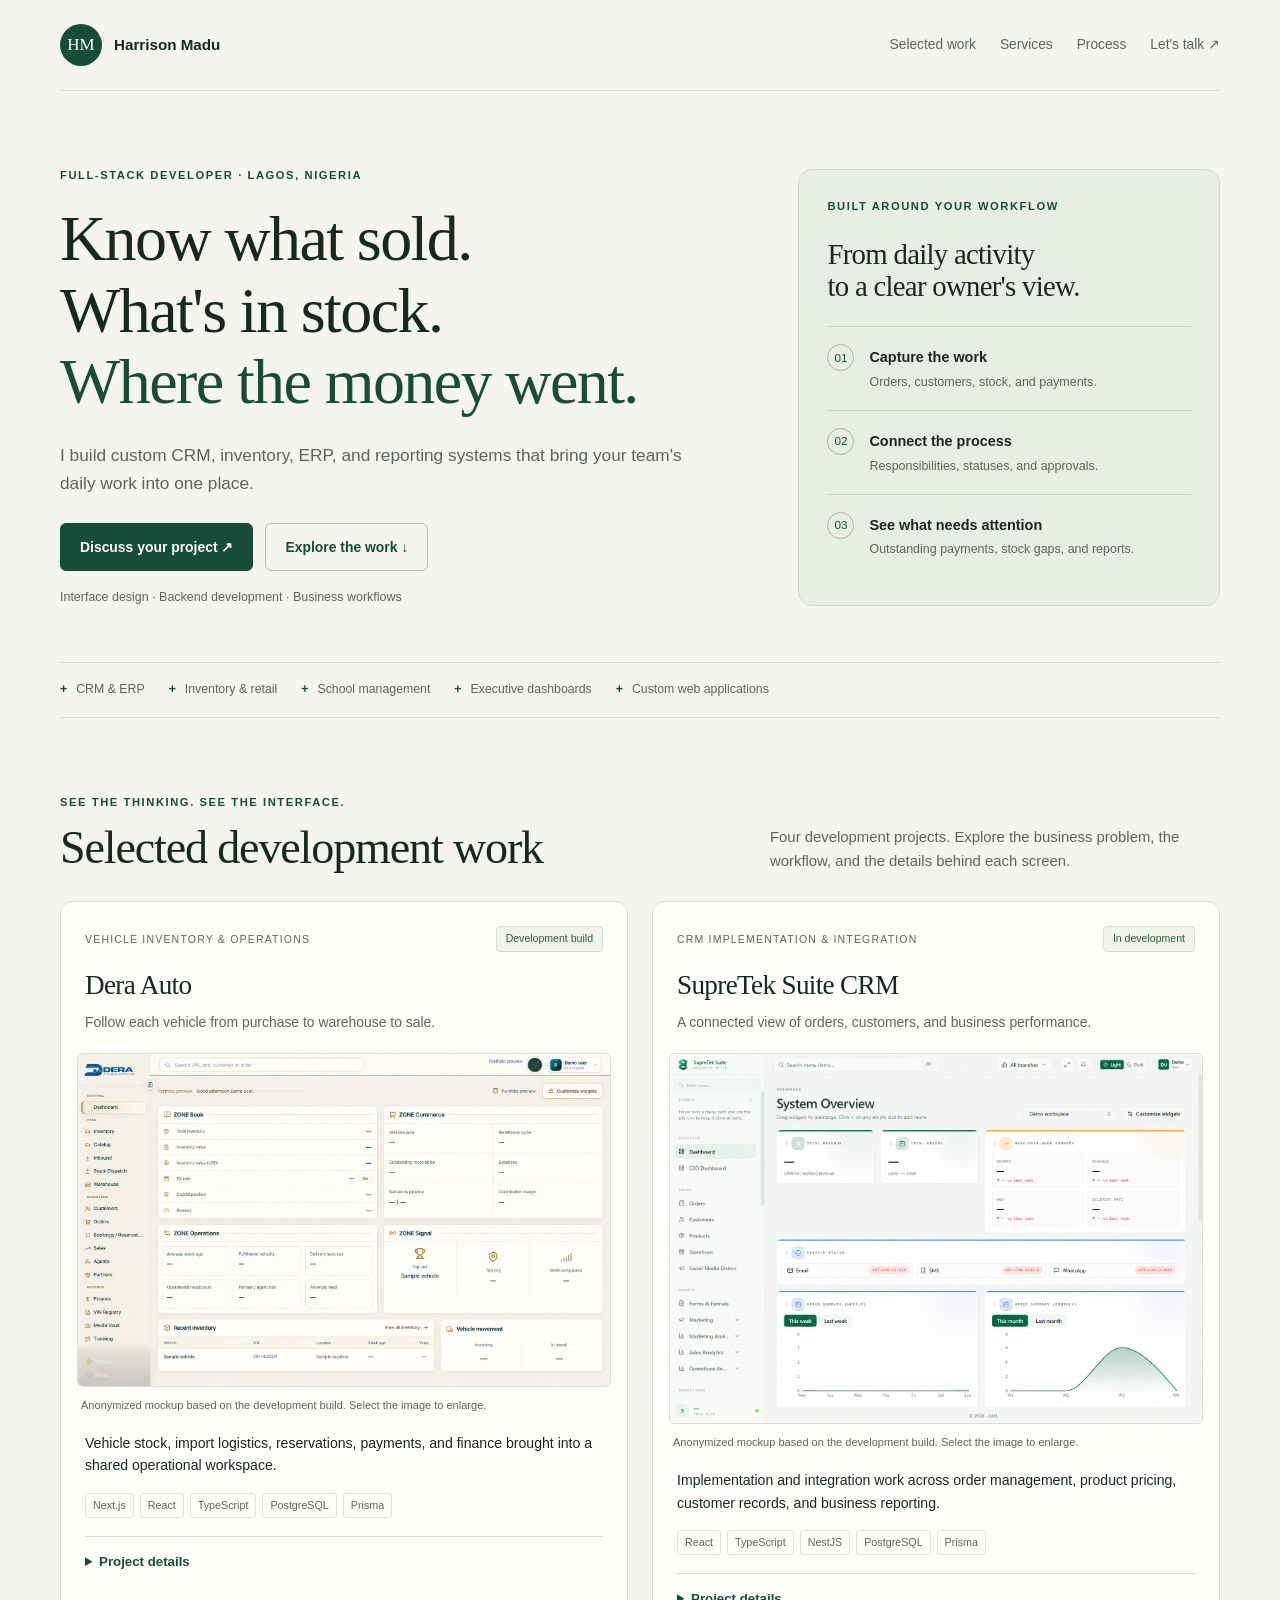
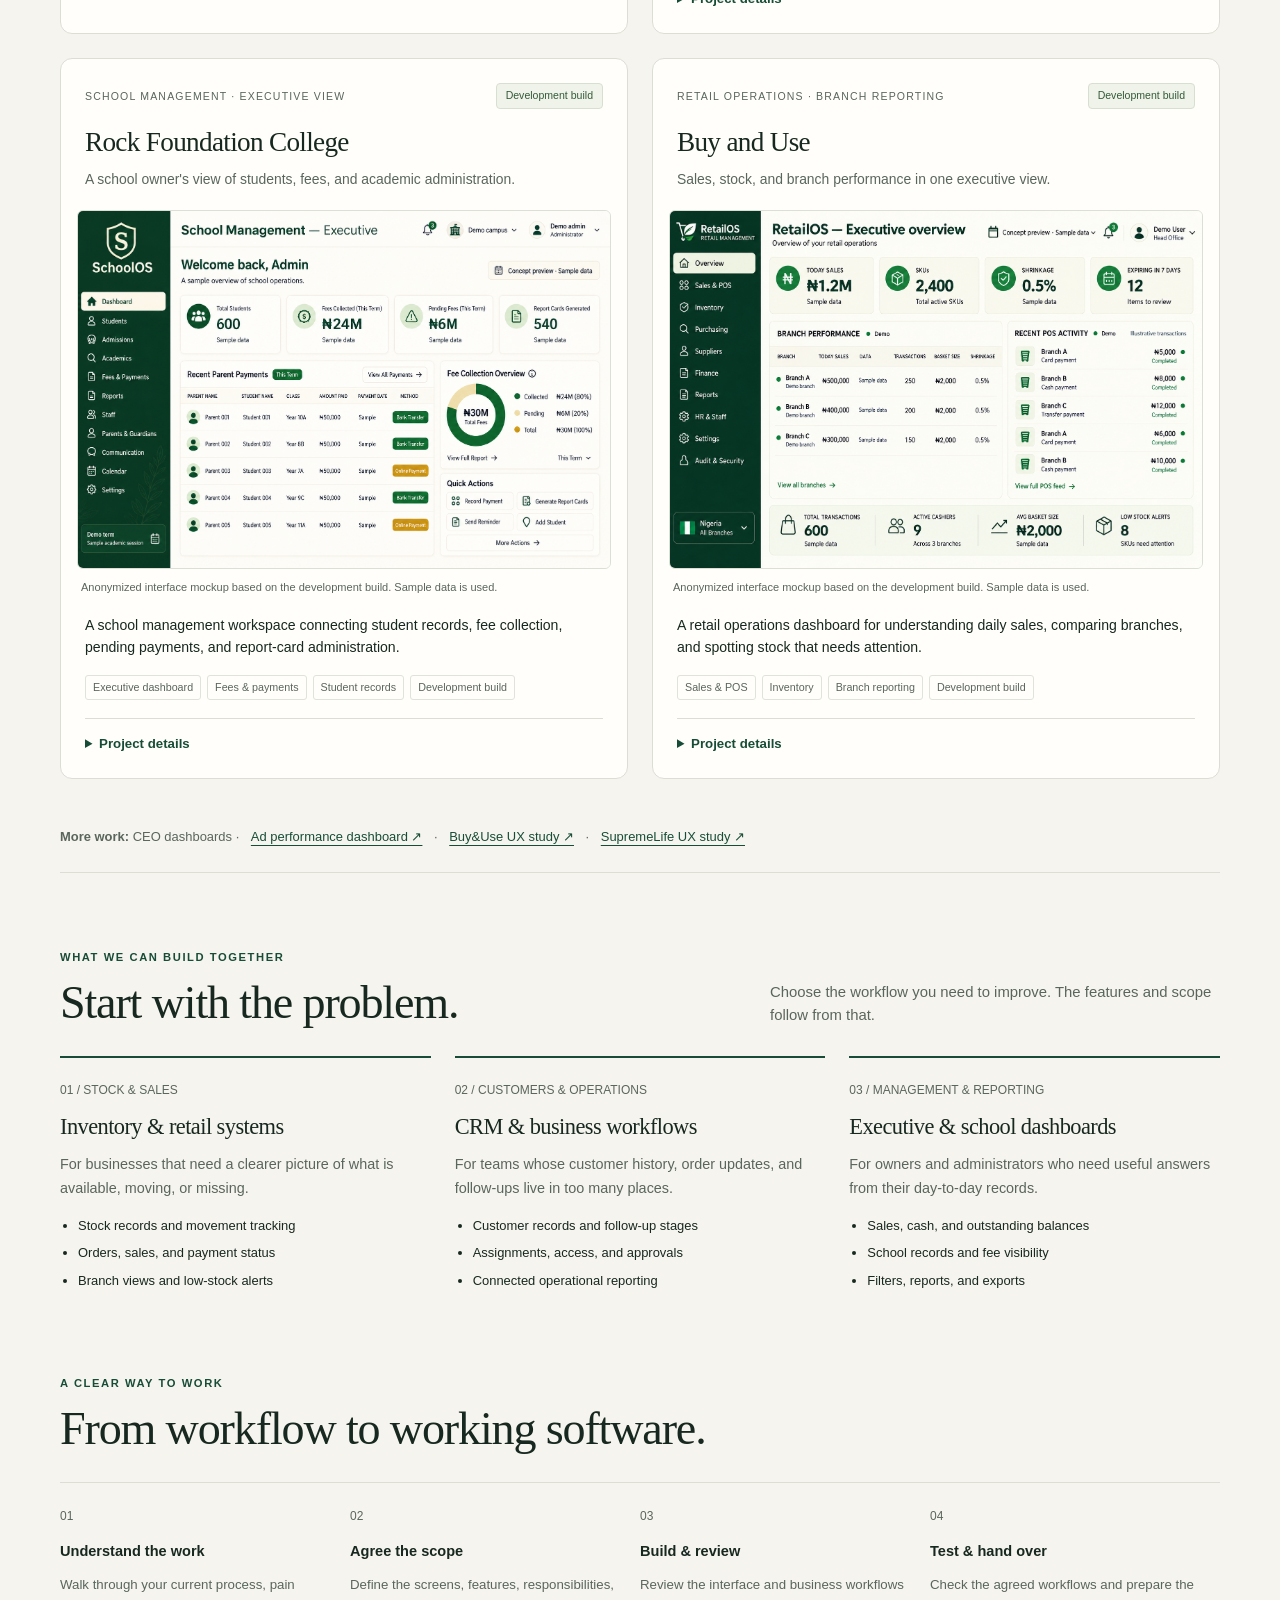
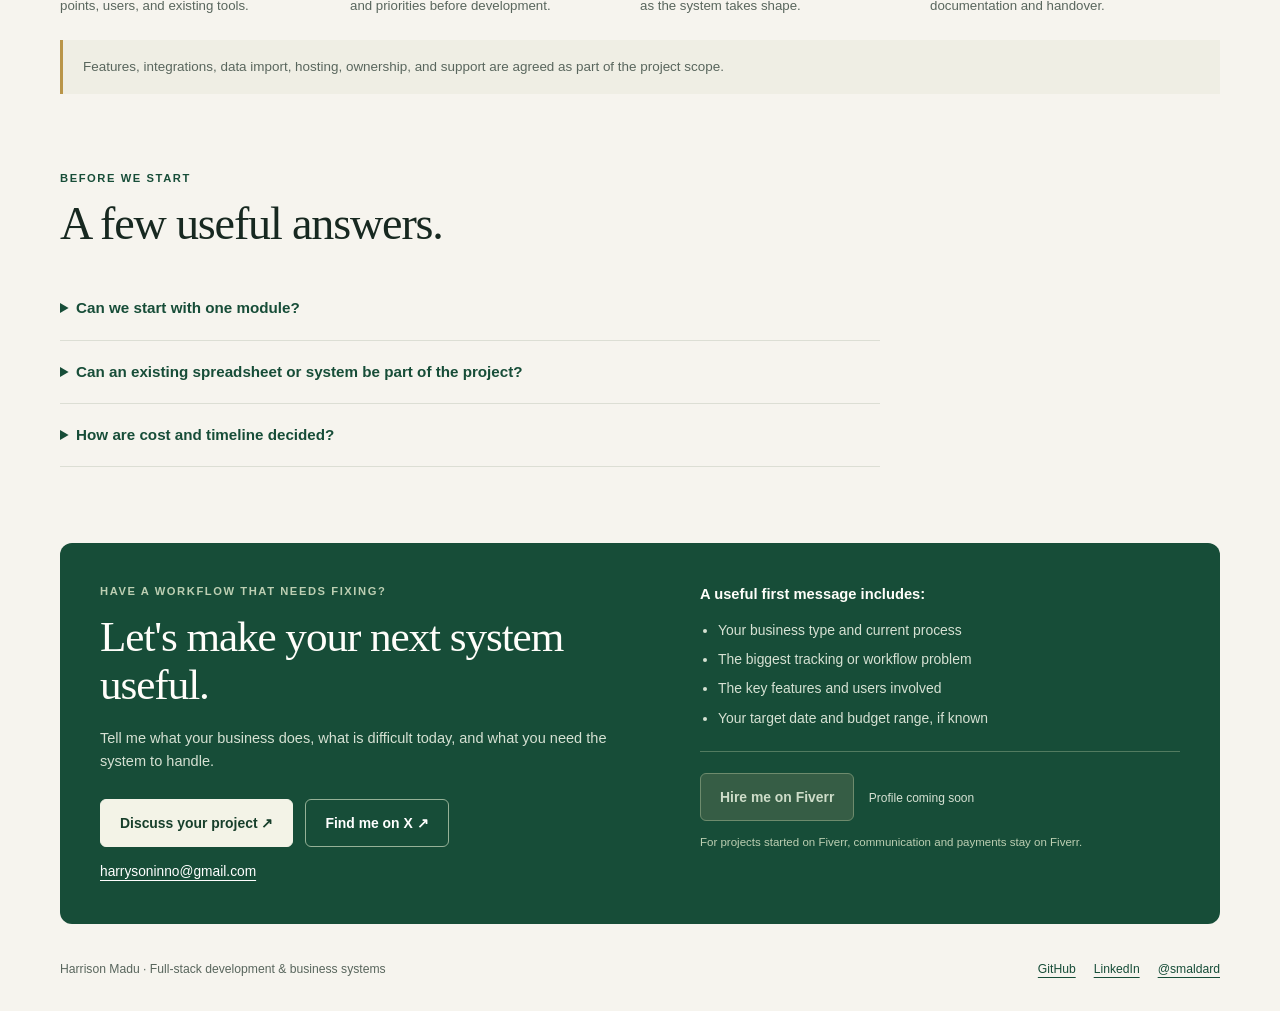
==== commit 3fa42f62: "Update school and retail portfolio projects" ====
--- a/index.html
+++ b/index.html
@@ -4,14 +4,14 @@
   <meta charset="utf-8" />
   <meta name="viewport" content="width=device-width, initial-scale=1" />
   <title>Harrison Madu — Custom CRM, inventory &amp; business software</title>
-  <meta name="description" content="Custom CRM, inventory, ERP and executive dashboards by Harrison Madu. Explore Dera Auto, SupreTek Suite CRM, school-management and RetailOS concepts, then discuss your project." />
+  <meta name="description" content="Custom CRM, inventory, ERP and executive dashboards by Harrison Madu. Explore Dera Auto, SupreTek Suite CRM, Rock Foundation College and Buy and Use development projects, then discuss your project." />
   <meta name="theme-color" content="#174d38" />
   <meta property="og:type" content="website" />
   <meta property="og:title" content="Harrison Madu — Business systems built around your workflow" />
   <meta property="og:description" content="Know what sold, what's in stock, and where the money went. Explore custom CRM, inventory and management-system work." />
   <meta property="og:url" content="https://harrisonmadu.github.io/Portfolio/" />
   <meta property="og:image" content="https://raw.githubusercontent.com/HarrisonMadu/Portfolio/main/docs/assets/projects/retailos-executive.png" />
-  <meta property="og:image:alt" content="RetailOS executive dashboard concept with sample sales, stock, and branch reporting data." />
+  <meta property="og:image:alt" content="Buy and Use retail operations dashboard with sample sales, stock, and branch reporting data." />
   <meta name="twitter:card" content="summary_large_image" />
   <meta name="twitter:creator" content="@smaldard" />
   <link rel="canonical" href="https://harrisonmadu.github.io/Portfolio/" />
@@ -48,8 +48,8 @@
 
     <section class="section" id="work" aria-labelledby="work-title">
       <div class="section-head">
-        <div><span class="eyebrow">See the thinking. See the interface.</span><h2 id="work-title">Selected work &amp; concepts</h2></div>
-        <p>Two development projects and two interface concepts. Explore the business problem, the workflow, and the details behind each screen.</p>
+        <div><span class="eyebrow">See the thinking. See the interface.</span><h2 id="work-title">Selected development work</h2></div>
+        <p>Four development projects. Explore the business problem, the workflow, and the details behind each screen.</p>
       </div>
       <div class="project-grid">
         <article class="project" id="dera-auto">
@@ -90,41 +90,41 @@
             </details>
           </div>
         </article>
-        <article class="project" id="school-management">
+        <article class="project" id="rock-foundation-college">
           <div class="project-top">
-            <div class="project-labels"><span class="project-category">School management · Executive view</span><span class="status concept">Concept mockup</span></div>
-            <h3>School Management</h3><p>A school owner's view of students, fees, and academic administration.</p>
+            <div class="project-labels"><span class="project-category">School management · Executive view</span><span class="status">Development build</span></div>
+            <h3>Rock Foundation College</h3><p>A school owner's view of students, fees, and academic administration.</p>
           </div>
           <figure>
-            <a class="screen" href="docs/assets/projects/school-management-executive.png" aria-label="View School Management executive concept at full size"><img src="docs/assets/projects/school-management-executive.png" width="1531" height="1027" alt="SchoolOS executive concept showing student numbers, collected and pending fees, report cards, and sample parent payments." loading="lazy" decoding="async" /></a>
-            <figcaption>Interface concept with sample data. This is a design mockup, not a live school deployment.</figcaption>
+            <a class="screen" href="docs/assets/projects/school-management-executive.png" aria-label="View Rock Foundation College school management dashboard at full size"><img src="docs/assets/projects/school-management-executive.png" width="1531" height="1027" alt="Rock Foundation College school management dashboard showing student numbers, collected and pending fees, report cards, and sample parent payments." loading="lazy" decoding="async" /></a>
+            <figcaption>Anonymized interface mockup based on the development build. Sample data is used.</figcaption>
           </figure>
           <div class="project-body">
-            <p>A proposed executive workspace connecting student records, fee collection, pending payments, and report-card administration.</p>
-            <div class="tags"><span>Executive dashboard</span><span>Fees &amp; payments</span><span>Student records</span><span>UI concept</span></div>
-            <details><summary>Concept details</summary>
+            <p>A school management workspace connecting student records, fee collection, pending payments, and report-card administration.</p>
+            <div class="tags"><span>Executive dashboard</span><span>Fees &amp; payments</span><span>Student records</span><span>Development build</span></div>
+            <details><summary>Project details</summary>
               <p><strong>The problem:</strong> School leaders need a clear view of enrollment, fees collected, outstanding balances, and academic administration without searching across separate records.</p>
-              <p><strong>The proposed workflow:</strong> Student record → fee/payment record → outstanding-fee overview, with quick access to report cards and parent communication.</p>
-              <a href="docs/assets/projects/school-management-executive.png">View executive mockup ↗</a>
+              <p><strong>What I built:</strong> Student records, fee and payment tracking, outstanding-fee visibility, report-card access, and parent communication workflows.</p>
+              <a href="docs/assets/projects/school-management-executive.png">View development dashboard ↗</a>
             </details>
           </div>
         </article>
-        <article class="project" id="retailos">
+        <article class="project" id="buy-and-use">
           <div class="project-top">
-            <div class="project-labels"><span class="project-category">Retail operations · Branch reporting</span><span class="status concept">Concept mockup</span></div>
-            <h3>RetailOS</h3><p>Sales, stock, and branch performance in one executive view.</p>
+            <div class="project-labels"><span class="project-category">Retail operations · Branch reporting</span><span class="status">Development build</span></div>
+            <h3>Buy and Use</h3><p>Sales, stock, and branch performance in one executive view.</p>
           </div>
           <figure>
-            <a class="screen" href="docs/assets/projects/retailos-executive.png" aria-label="View RetailOS executive concept at full size"><img src="docs/assets/projects/retailos-executive.png" width="1531" height="1027" alt="RetailOS executive concept with sample branch sales, POS activity, stock levels, expiry alerts and retail performance indicators." loading="lazy" decoding="async" /></a>
-            <figcaption>Interface concept with sample data. This is a design mockup, not a live retail deployment.</figcaption>
+            <a class="screen" href="docs/assets/projects/retailos-executive.png" aria-label="View Buy and Use retail operations dashboard at full size"><img src="docs/assets/projects/retailos-executive.png" width="1531" height="1027" alt="Buy and Use retail operations dashboard with sample branch sales, POS activity, stock levels, expiry alerts and performance indicators." loading="lazy" decoding="async" /></a>
+            <figcaption>Anonymized interface mockup based on the development build. Sample data is used.</figcaption>
           </figure>
           <div class="project-body">
-            <p>A proposed retail operations dashboard for understanding daily sales, comparing branches, and spotting stock that needs attention.</p>
-            <div class="tags"><span>Sales &amp; POS</span><span>Inventory</span><span>Branch reporting</span><span>UI concept</span></div>
-            <details><summary>Concept details</summary>
+            <p>A retail operations dashboard for understanding daily sales, comparing branches, and spotting stock that needs attention.</p>
+            <div class="tags"><span>Sales &amp; POS</span><span>Inventory</span><span>Branch reporting</span><span>Development build</span></div>
+            <details><summary>Project details</summary>
               <p><strong>The problem:</strong> A retailer needs to connect sales activity with branch performance, inventory availability, shrinkage, and approaching expiry dates.</p>
-              <p><strong>The proposed workflow:</strong> Record a sale → update stock → surface low-stock or expiry alerts → review performance by branch.</p>
-              <a href="docs/assets/projects/retailos-executive.png">View executive mockup ↗</a>
+              <p><strong>What I built:</strong> Sales recording, stock updates, low-stock and expiry alerts, and branch performance reporting.</p>
+              <a href="docs/assets/projects/retailos-executive.png">View development dashboard ↗</a>
             </details>
           </div>
         </article>
@@ -183,4 +183,4 @@
   </main>
   <footer class="site-footer wrap"><p>Harrison Madu · Full-stack development &amp; business systems</p><div><a href="https://github.com/HarrisonMadu">GitHub</a><a href="https://linkedin.com/in/harrisonmadu">LinkedIn</a><a href="https://x.com/smaldard">@smaldard</a></div></footer>
 </body>
-</html>
+</html>
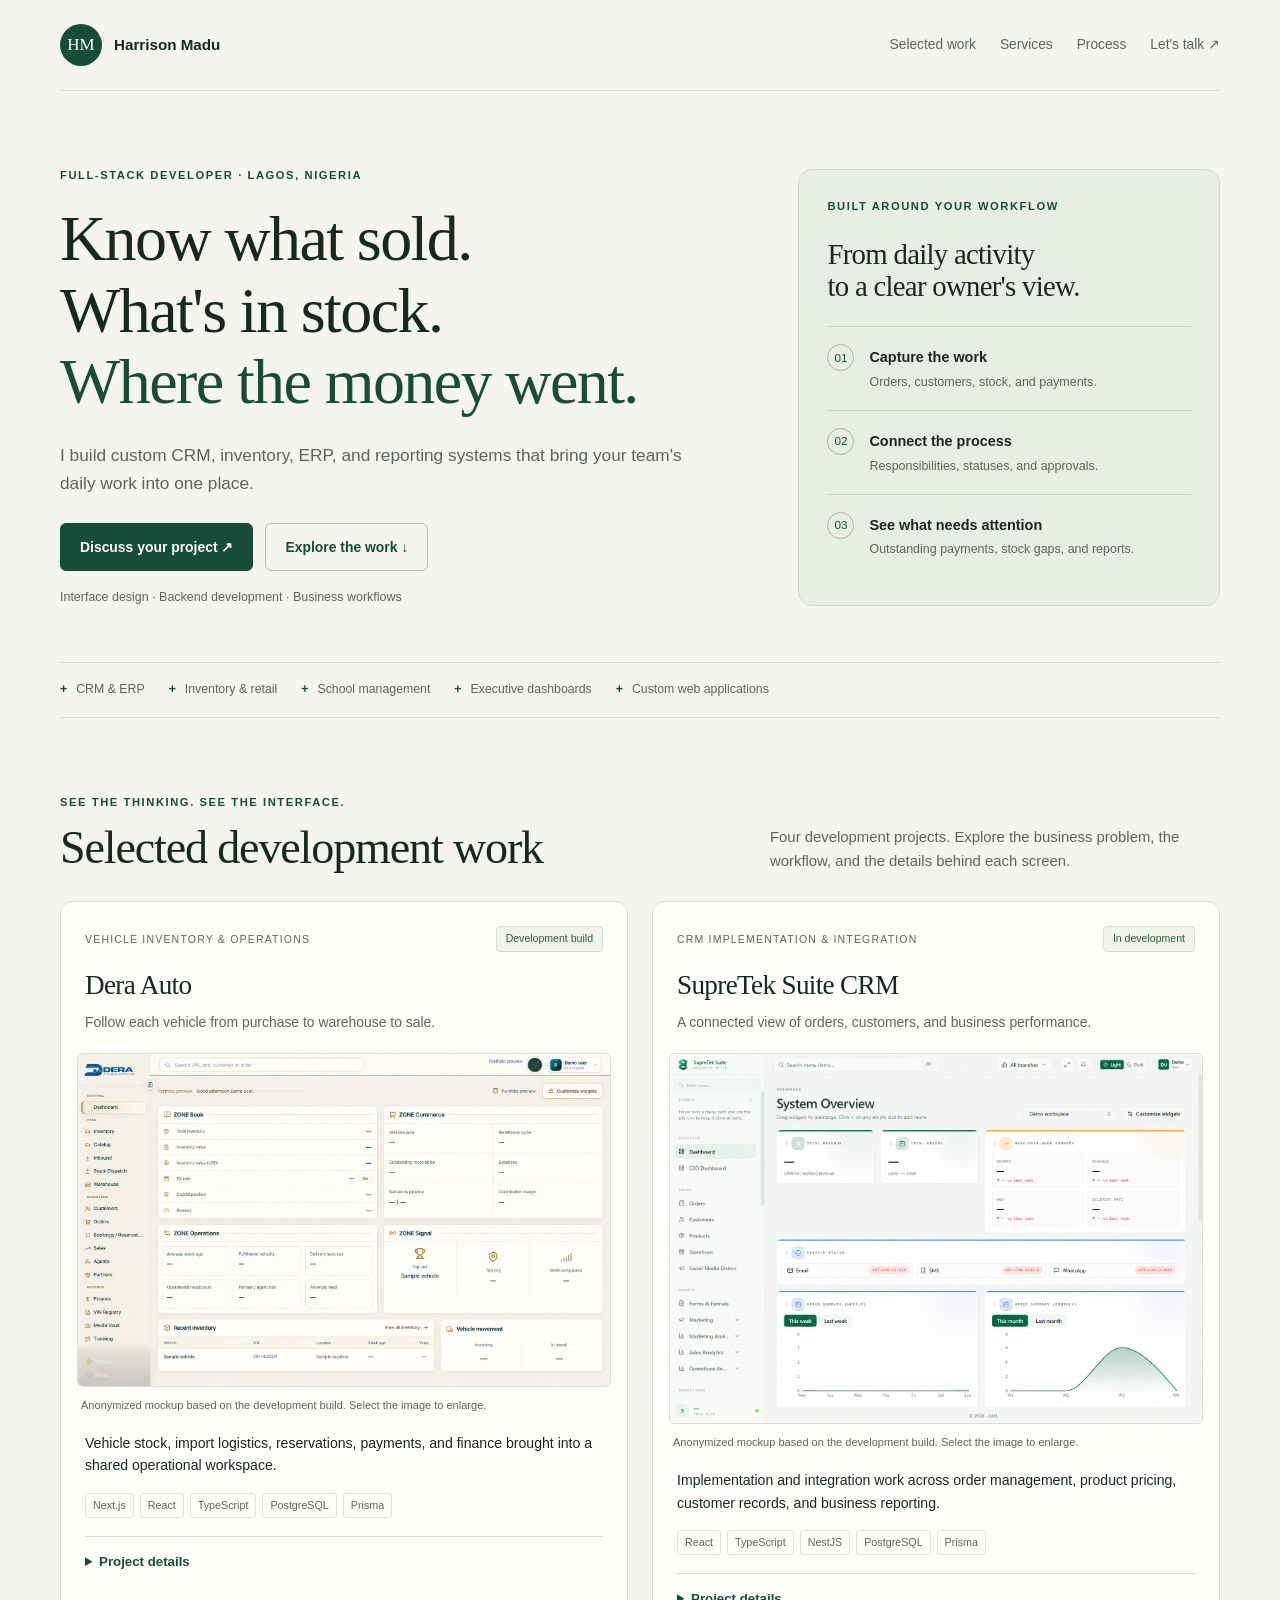
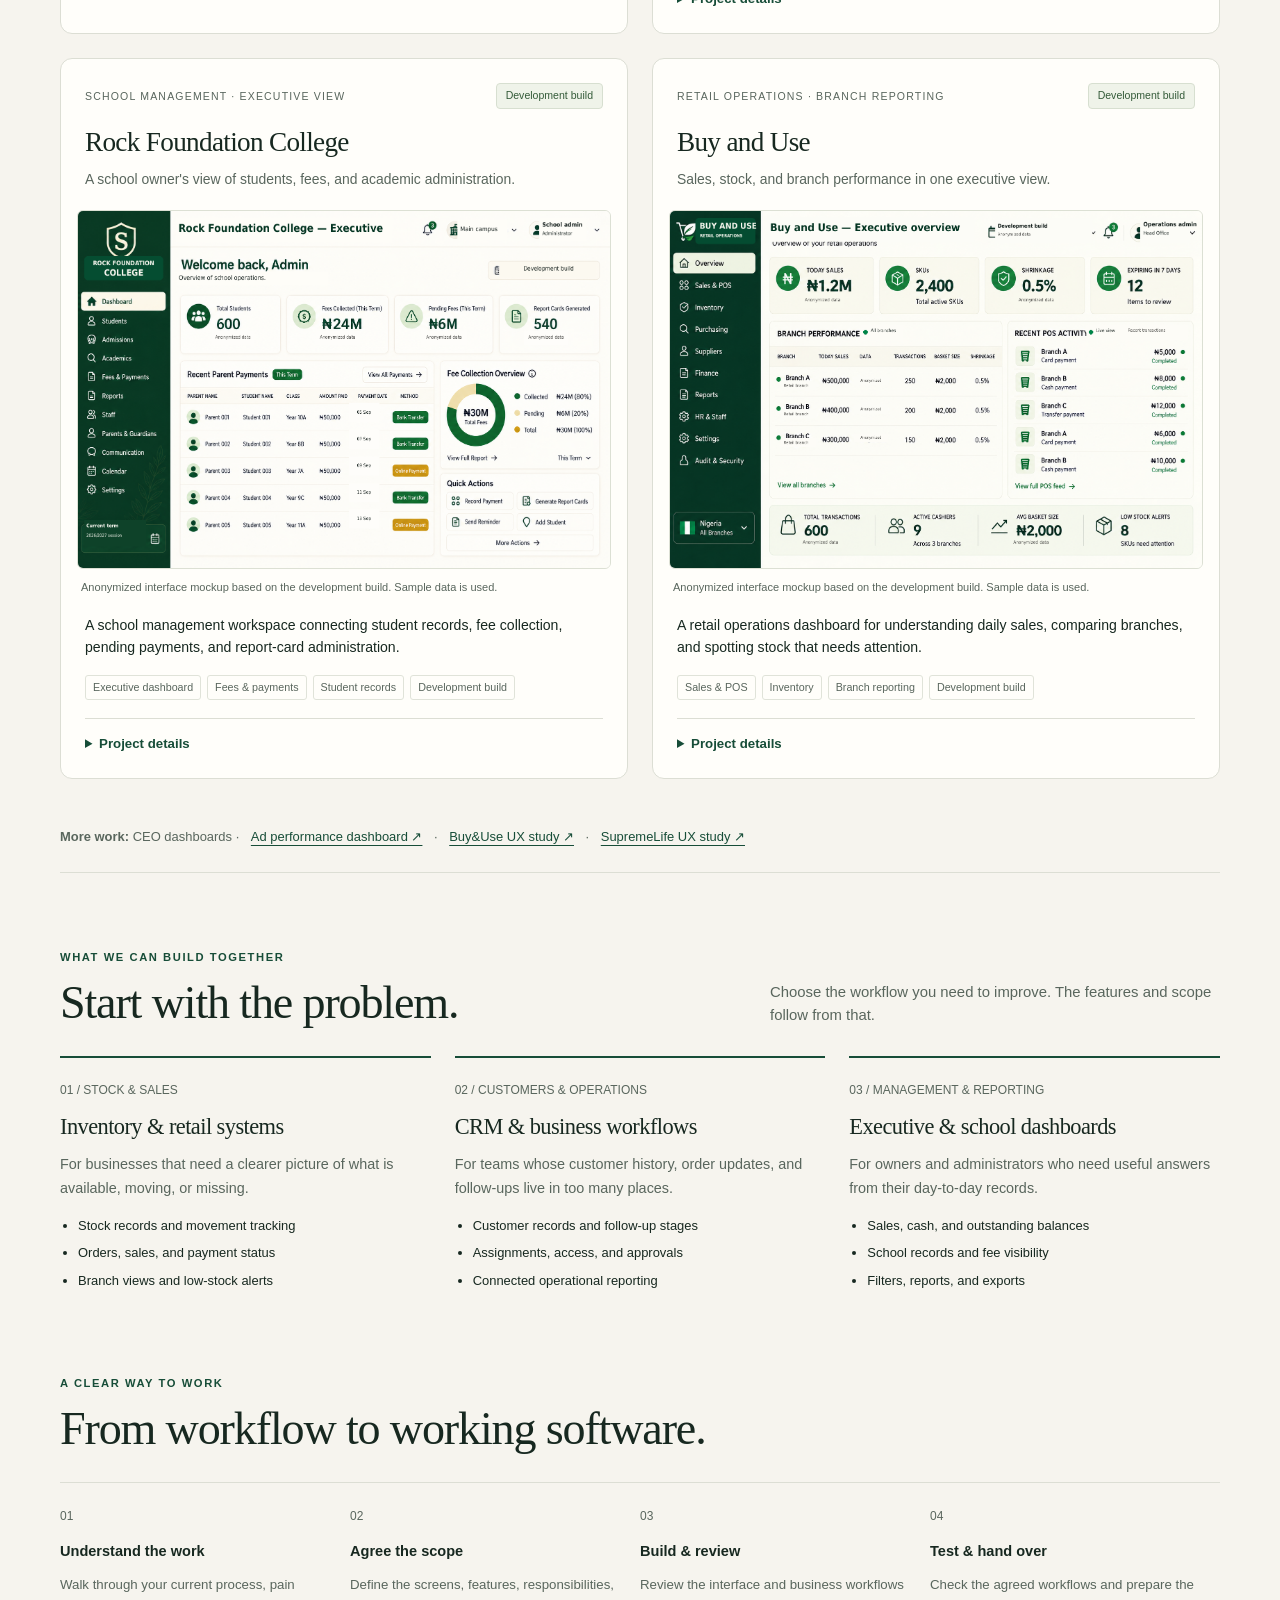
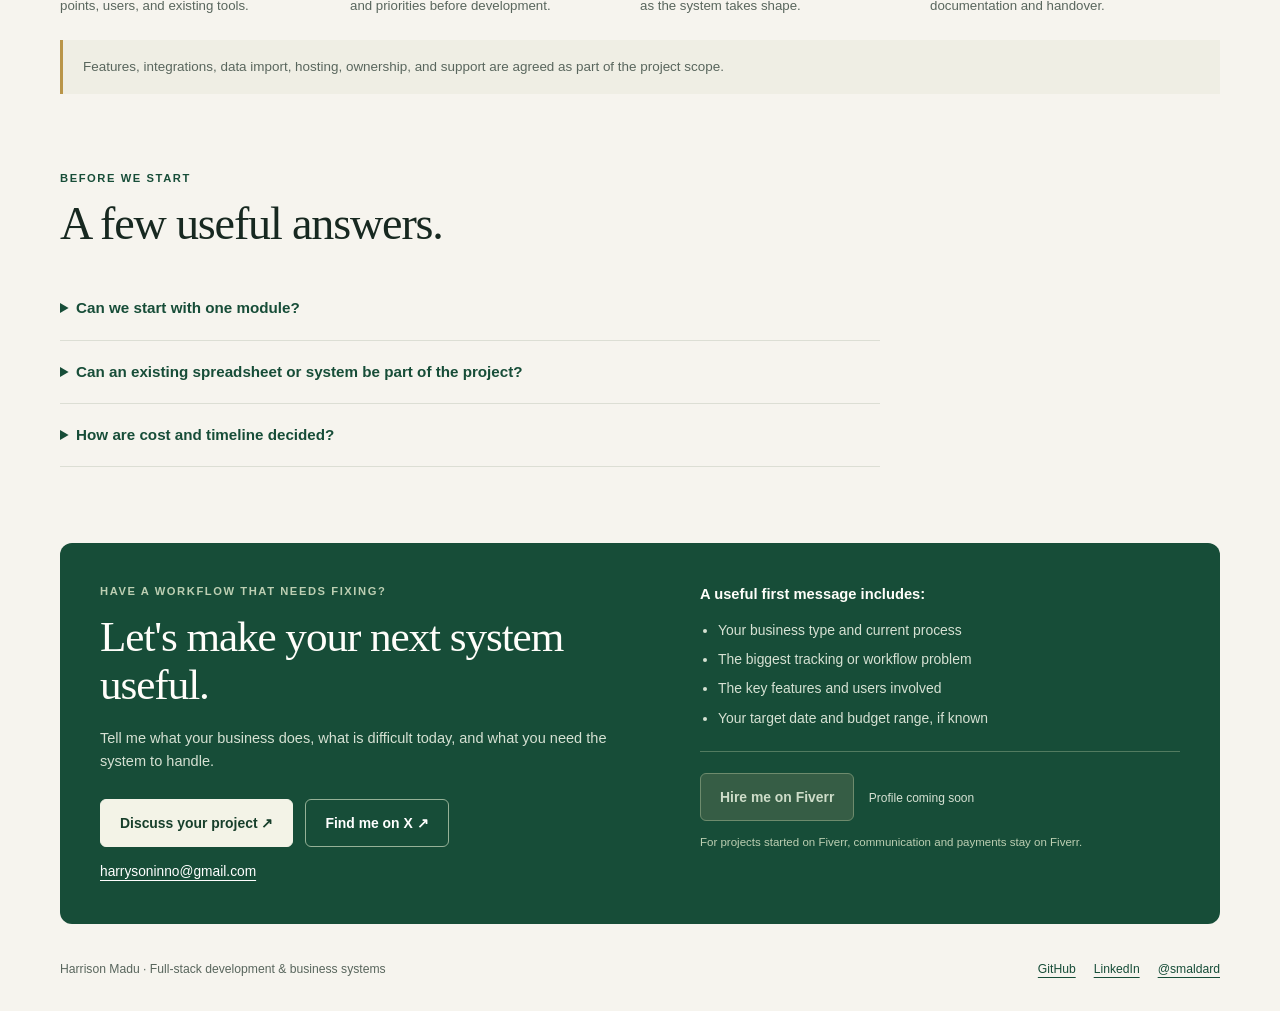
==== commit 1678ac0d: "Replace portfolio mockups with branded development screenshots" ====
--- a/index.html
+++ b/index.html
@@ -10,7 +10,7 @@
   <meta property="og:title" content="Harrison Madu — Business systems built around your workflow" />
   <meta property="og:description" content="Know what sold, what's in stock, and where the money went. Explore custom CRM, inventory and management-system work." />
   <meta property="og:url" content="https://harrisonmadu.github.io/Portfolio/" />
-  <meta property="og:image" content="https://raw.githubusercontent.com/HarrisonMadu/Portfolio/main/docs/assets/projects/retailos-executive.png" />
+  <meta property="og:image" content="https://raw.githubusercontent.com/HarrisonMadu/Portfolio/main/docs/assets/projects/buy-and-use-dashboard.png" />
   <meta property="og:image:alt" content="Buy and Use retail operations dashboard with sample sales, stock, and branch reporting data." />
   <meta name="twitter:card" content="summary_large_image" />
   <meta name="twitter:creator" content="@smaldard" />
@@ -96,7 +96,7 @@
             <h3>Rock Foundation College</h3><p>A school owner's view of students, fees, and academic administration.</p>
           </div>
           <figure>
-            <a class="screen" href="docs/assets/projects/school-management-executive.png" aria-label="View Rock Foundation College school management dashboard at full size"><img src="docs/assets/projects/school-management-executive.png" width="1531" height="1027" alt="Rock Foundation College school management dashboard showing student numbers, collected and pending fees, report cards, and sample parent payments." loading="lazy" decoding="async" /></a>
+            <a class="screen" href="docs/assets/projects/rock-foundation-college-dashboard.png" aria-label="View Rock Foundation College school management dashboard at full size"><img src="docs/assets/projects/rock-foundation-college-dashboard.png" width="1531" height="1027" alt="Rock Foundation College school management dashboard showing student numbers, collected and pending fees, report cards, and sample parent payments." loading="lazy" decoding="async" /></a>
             <figcaption>Anonymized interface mockup based on the development build. Sample data is used.</figcaption>
           </figure>
           <div class="project-body">
@@ -105,7 +105,7 @@
             <details><summary>Project details</summary>
               <p><strong>The problem:</strong> School leaders need a clear view of enrollment, fees collected, outstanding balances, and academic administration without searching across separate records.</p>
               <p><strong>What I built:</strong> Student records, fee and payment tracking, outstanding-fee visibility, report-card access, and parent communication workflows.</p>
-              <a href="docs/assets/projects/school-management-executive.png">View development dashboard ↗</a>
+              <a href="docs/assets/projects/rock-foundation-college-dashboard.png">View development dashboard ↗</a>
             </details>
           </div>
         </article>
@@ -115,7 +115,7 @@
             <h3>Buy and Use</h3><p>Sales, stock, and branch performance in one executive view.</p>
           </div>
           <figure>
-            <a class="screen" href="docs/assets/projects/retailos-executive.png" aria-label="View Buy and Use retail operations dashboard at full size"><img src="docs/assets/projects/retailos-executive.png" width="1531" height="1027" alt="Buy and Use retail operations dashboard with sample branch sales, POS activity, stock levels, expiry alerts and performance indicators." loading="lazy" decoding="async" /></a>
+            <a class="screen" href="docs/assets/projects/buy-and-use-dashboard.png" aria-label="View Buy and Use retail operations dashboard at full size"><img src="docs/assets/projects/buy-and-use-dashboard.png" width="1531" height="1027" alt="Buy and Use retail operations dashboard with sample branch sales, POS activity, stock levels, expiry alerts and performance indicators." loading="lazy" decoding="async" /></a>
             <figcaption>Anonymized interface mockup based on the development build. Sample data is used.</figcaption>
           </figure>
           <div class="project-body">
@@ -124,7 +124,7 @@
             <details><summary>Project details</summary>
               <p><strong>The problem:</strong> A retailer needs to connect sales activity with branch performance, inventory availability, shrinkage, and approaching expiry dates.</p>
               <p><strong>What I built:</strong> Sales recording, stock updates, low-stock and expiry alerts, and branch performance reporting.</p>
-              <a href="docs/assets/projects/retailos-executive.png">View development dashboard ↗</a>
+              <a href="docs/assets/projects/buy-and-use-dashboard.png">View development dashboard ↗</a>
             </details>
           </div>
         </article>
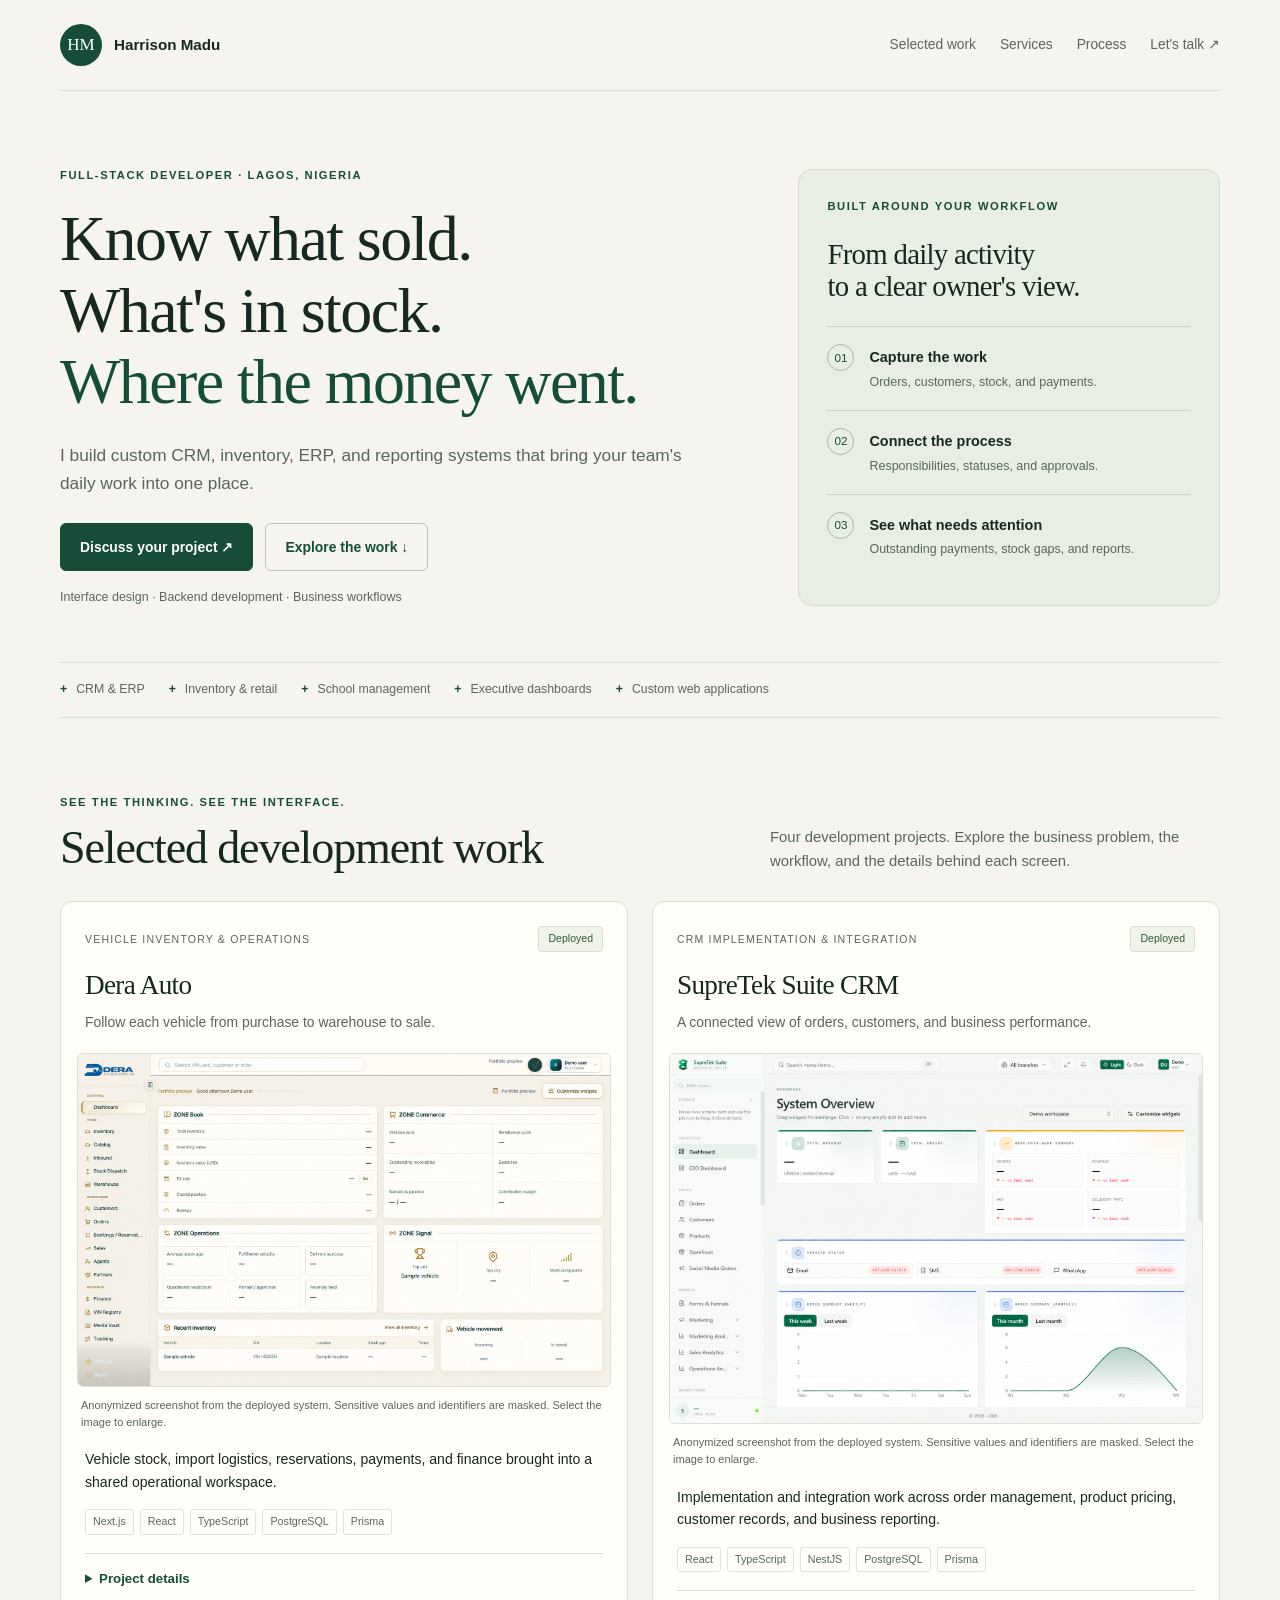
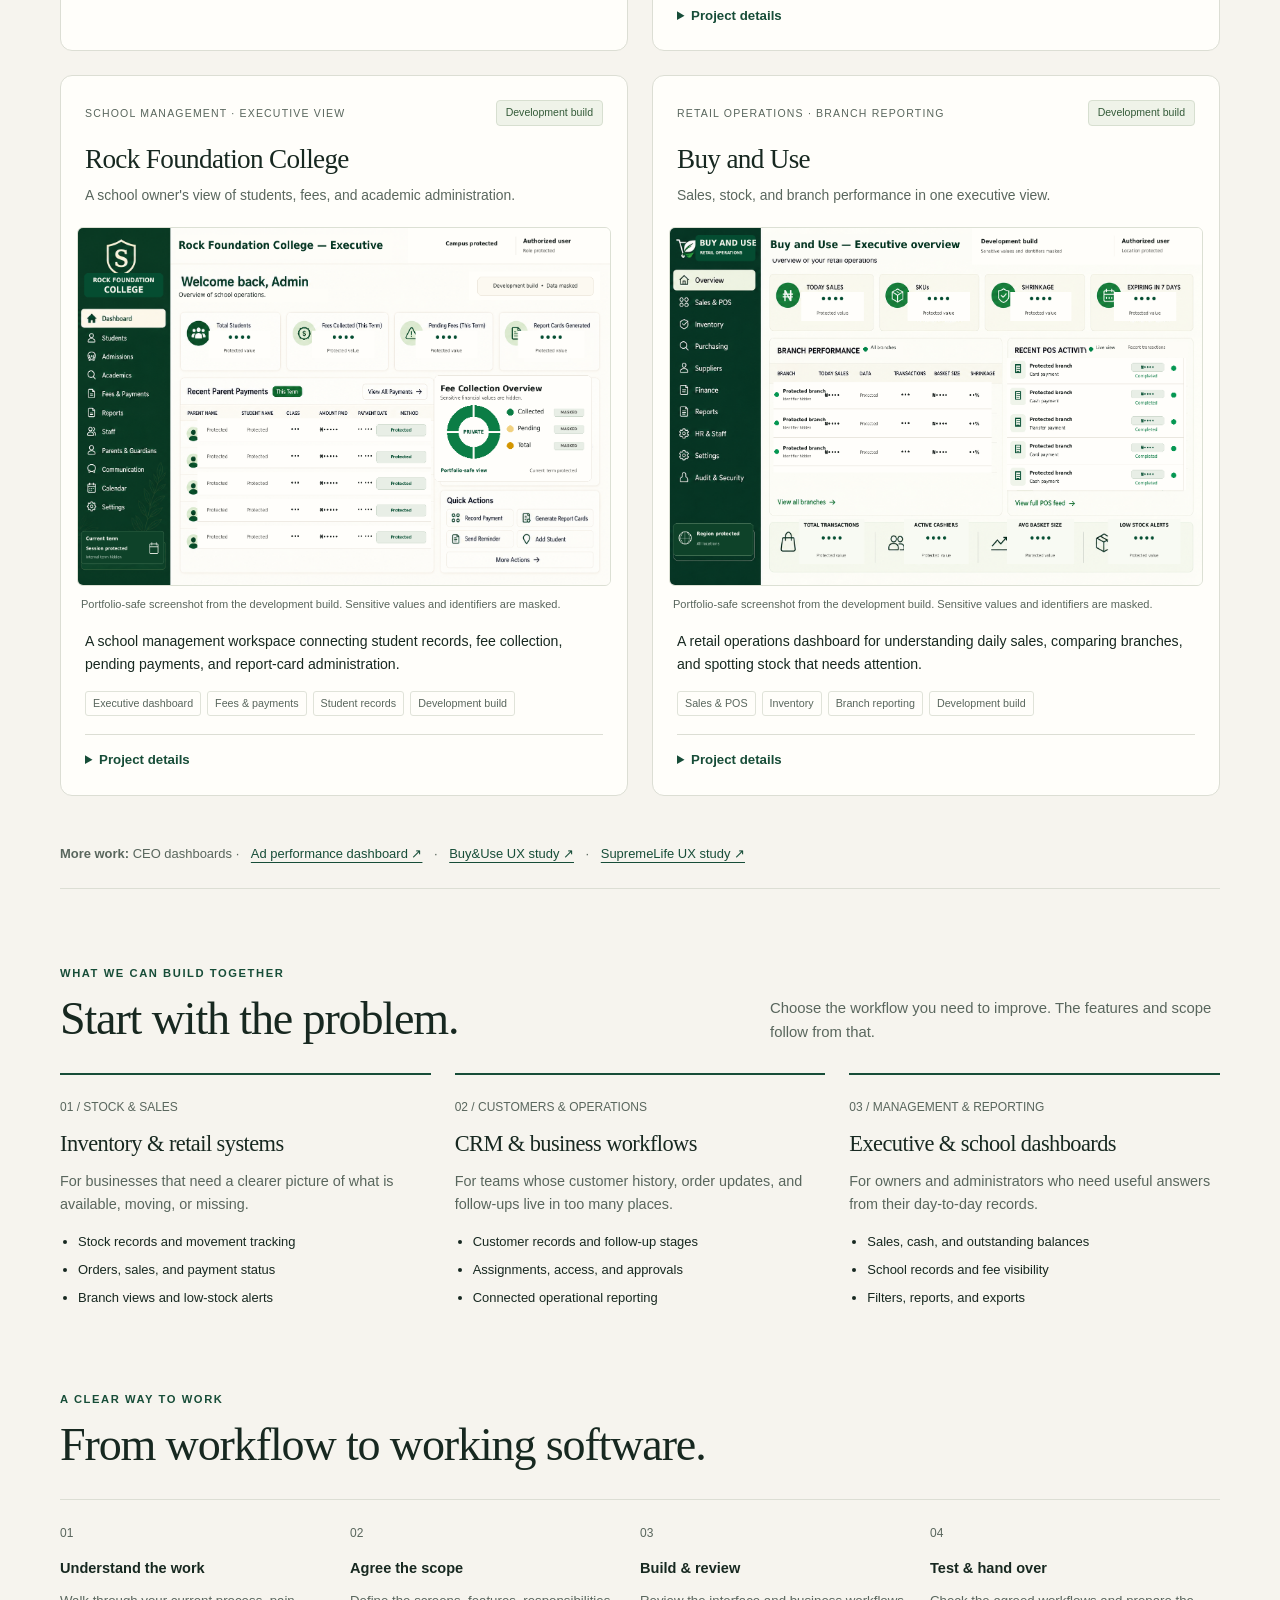
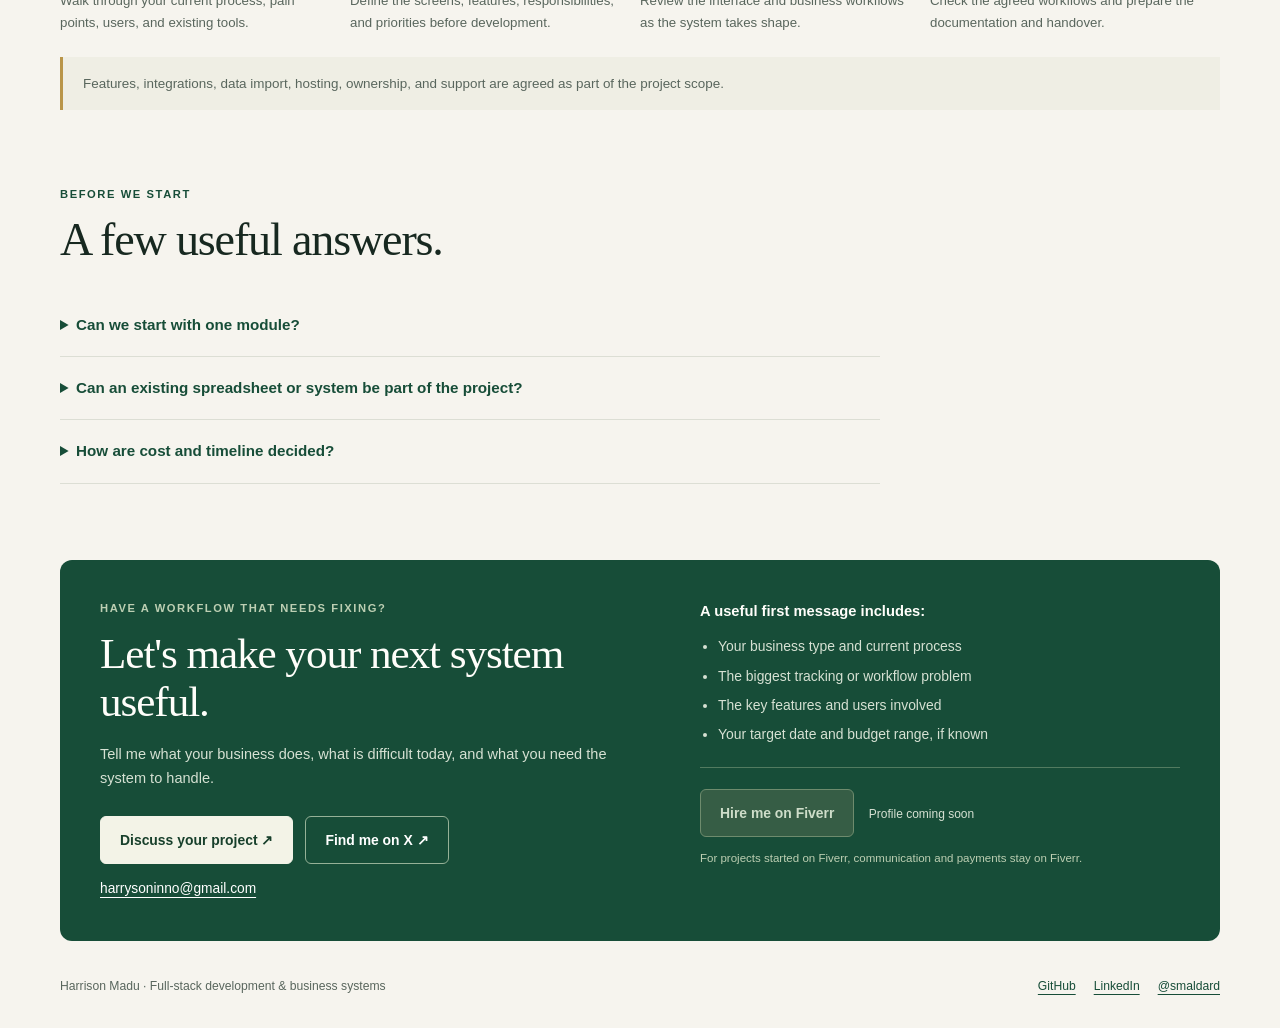
==== commit cfd41e26: "Mask portfolio data and mark deployed projects" ====
--- a/index.html
+++ b/index.html
@@ -11,7 +11,7 @@
   <meta property="og:description" content="Know what sold, what's in stock, and where the money went. Explore custom CRM, inventory and management-system work." />
   <meta property="og:url" content="https://harrisonmadu.github.io/Portfolio/" />
   <meta property="og:image" content="https://raw.githubusercontent.com/HarrisonMadu/Portfolio/main/docs/assets/projects/buy-and-use-dashboard.png" />
-  <meta property="og:image:alt" content="Buy and Use retail operations dashboard with sample sales, stock, and branch reporting data." />
+  <meta property="og:image:alt" content="Buy and Use retail operations dashboard with sensitive values and identifiers masked." />
   <meta name="twitter:card" content="summary_large_image" />
   <meta name="twitter:creator" content="@smaldard" />
   <link rel="canonical" href="https://harrisonmadu.github.io/Portfolio/" />
@@ -54,12 +54,12 @@
       <div class="project-grid">
         <article class="project" id="dera-auto">
           <div class="project-top">
-            <div class="project-labels"><span class="project-category">Vehicle inventory &amp; operations</span><span class="status">Development build</span></div>
+            <div class="project-labels"><span class="project-category">Vehicle inventory &amp; operations</span><span class="status">Deployed</span></div>
             <h3>Dera Auto</h3><p>Follow each vehicle from purchase to warehouse to sale.</p>
           </div>
           <figure>
-            <a class="screen" href="docs/assets/projects/dera-auto-dashboard.png" aria-label="View Dera Auto dashboard mockup at full size"><img src="docs/assets/projects/dera-auto-dashboard.png" width="1587" height="991" alt="Dera Auto dashboard showing vehicle inventory, commerce, operations and movement panels with private values masked." loading="lazy" decoding="async" /></a>
-            <figcaption>Anonymized mockup based on the development build. Select the image to enlarge.</figcaption>
+            <a class="screen" href="docs/assets/projects/dera-auto-dashboard.png" aria-label="View Dera Auto deployed dashboard at full size"><img src="docs/assets/projects/dera-auto-dashboard.png" width="1587" height="991" alt="Dera Auto dashboard showing vehicle inventory, commerce, operations and movement panels with private values masked." loading="lazy" decoding="async" /></a>
+            <figcaption>Anonymized screenshot from the deployed system. Sensitive values and identifiers are masked. Select the image to enlarge.</figcaption>
           </figure>
           <div class="project-body">
             <p>Vehicle stock, import logistics, reservations, payments, and finance brought into a shared operational workspace.</p>
@@ -73,12 +73,12 @@
         </article>
         <article class="project" id="supretek-suite">
           <div class="project-top">
-            <div class="project-labels"><span class="project-category">CRM implementation &amp; integration</span><span class="status">In development</span></div>
+            <div class="project-labels"><span class="project-category">CRM implementation &amp; integration</span><span class="status">Deployed</span></div>
             <h3>SupreTek Suite CRM</h3><p>A connected view of orders, customers, and business performance.</p>
           </div>
           <figure>
-            <a class="screen" href="docs/assets/projects/supretek-suite-dashboard.png" aria-label="View SupreTek Suite CRM dashboard mockup at full size"><img src="docs/assets/projects/supretek-suite-dashboard.png" width="1505" height="1045" alt="SupreTek Suite CRM system overview with order widgets, reporting charts and service status; private values are masked." loading="lazy" decoding="async" /></a>
-            <figcaption>Anonymized mockup based on the development build. Select the image to enlarge.</figcaption>
+            <a class="screen" href="docs/assets/projects/supretek-suite-dashboard.png" aria-label="View SupreTek Suite CRM deployed dashboard at full size"><img src="docs/assets/projects/supretek-suite-dashboard.png" width="1505" height="1045" alt="SupreTek Suite CRM system overview with order widgets, reporting charts and service status; private values are masked." loading="lazy" decoding="async" /></a>
+            <figcaption>Anonymized screenshot from the deployed system. Sensitive values and identifiers are masked. Select the image to enlarge.</figcaption>
           </figure>
           <div class="project-body">
             <p>Implementation and integration work across order management, product pricing, customer records, and business reporting.</p>
@@ -96,8 +96,8 @@
             <h3>Rock Foundation College</h3><p>A school owner's view of students, fees, and academic administration.</p>
           </div>
           <figure>
-            <a class="screen" href="docs/assets/projects/rock-foundation-college-dashboard.png" aria-label="View Rock Foundation College school management dashboard at full size"><img src="docs/assets/projects/rock-foundation-college-dashboard.png" width="1531" height="1027" alt="Rock Foundation College school management dashboard showing student numbers, collected and pending fees, report cards, and sample parent payments." loading="lazy" decoding="async" /></a>
-            <figcaption>Anonymized interface mockup based on the development build. Sample data is used.</figcaption>
+            <a class="screen" href="docs/assets/projects/rock-foundation-college-dashboard.png" aria-label="View Rock Foundation College school management dashboard at full size"><img src="docs/assets/projects/rock-foundation-college-dashboard.png" width="1531" height="1027" alt="Rock Foundation College school management dashboard with sensitive values and identifiers masked for portfolio display." loading="lazy" decoding="async" /></a>
+            <figcaption>Portfolio-safe screenshot from the development build. Sensitive values and identifiers are masked.</figcaption>
           </figure>
           <div class="project-body">
             <p>A school management workspace connecting student records, fee collection, pending payments, and report-card administration.</p>
@@ -115,8 +115,8 @@
             <h3>Buy and Use</h3><p>Sales, stock, and branch performance in one executive view.</p>
           </div>
           <figure>
-            <a class="screen" href="docs/assets/projects/buy-and-use-dashboard.png" aria-label="View Buy and Use retail operations dashboard at full size"><img src="docs/assets/projects/buy-and-use-dashboard.png" width="1531" height="1027" alt="Buy and Use retail operations dashboard with sample branch sales, POS activity, stock levels, expiry alerts and performance indicators." loading="lazy" decoding="async" /></a>
-            <figcaption>Anonymized interface mockup based on the development build. Sample data is used.</figcaption>
+            <a class="screen" href="docs/assets/projects/buy-and-use-dashboard.png" aria-label="View Buy and Use retail operations dashboard at full size"><img src="docs/assets/projects/buy-and-use-dashboard.png" width="1531" height="1027" alt="Buy and Use retail operations dashboard with sensitive values and identifiers masked for portfolio display." loading="lazy" decoding="async" /></a>
+            <figcaption>Portfolio-safe screenshot from the development build. Sensitive values and identifiers are masked.</figcaption>
           </figure>
           <div class="project-body">
             <p>A retail operations dashboard for understanding daily sales, comparing branches, and spotting stock that needs attention.</p>
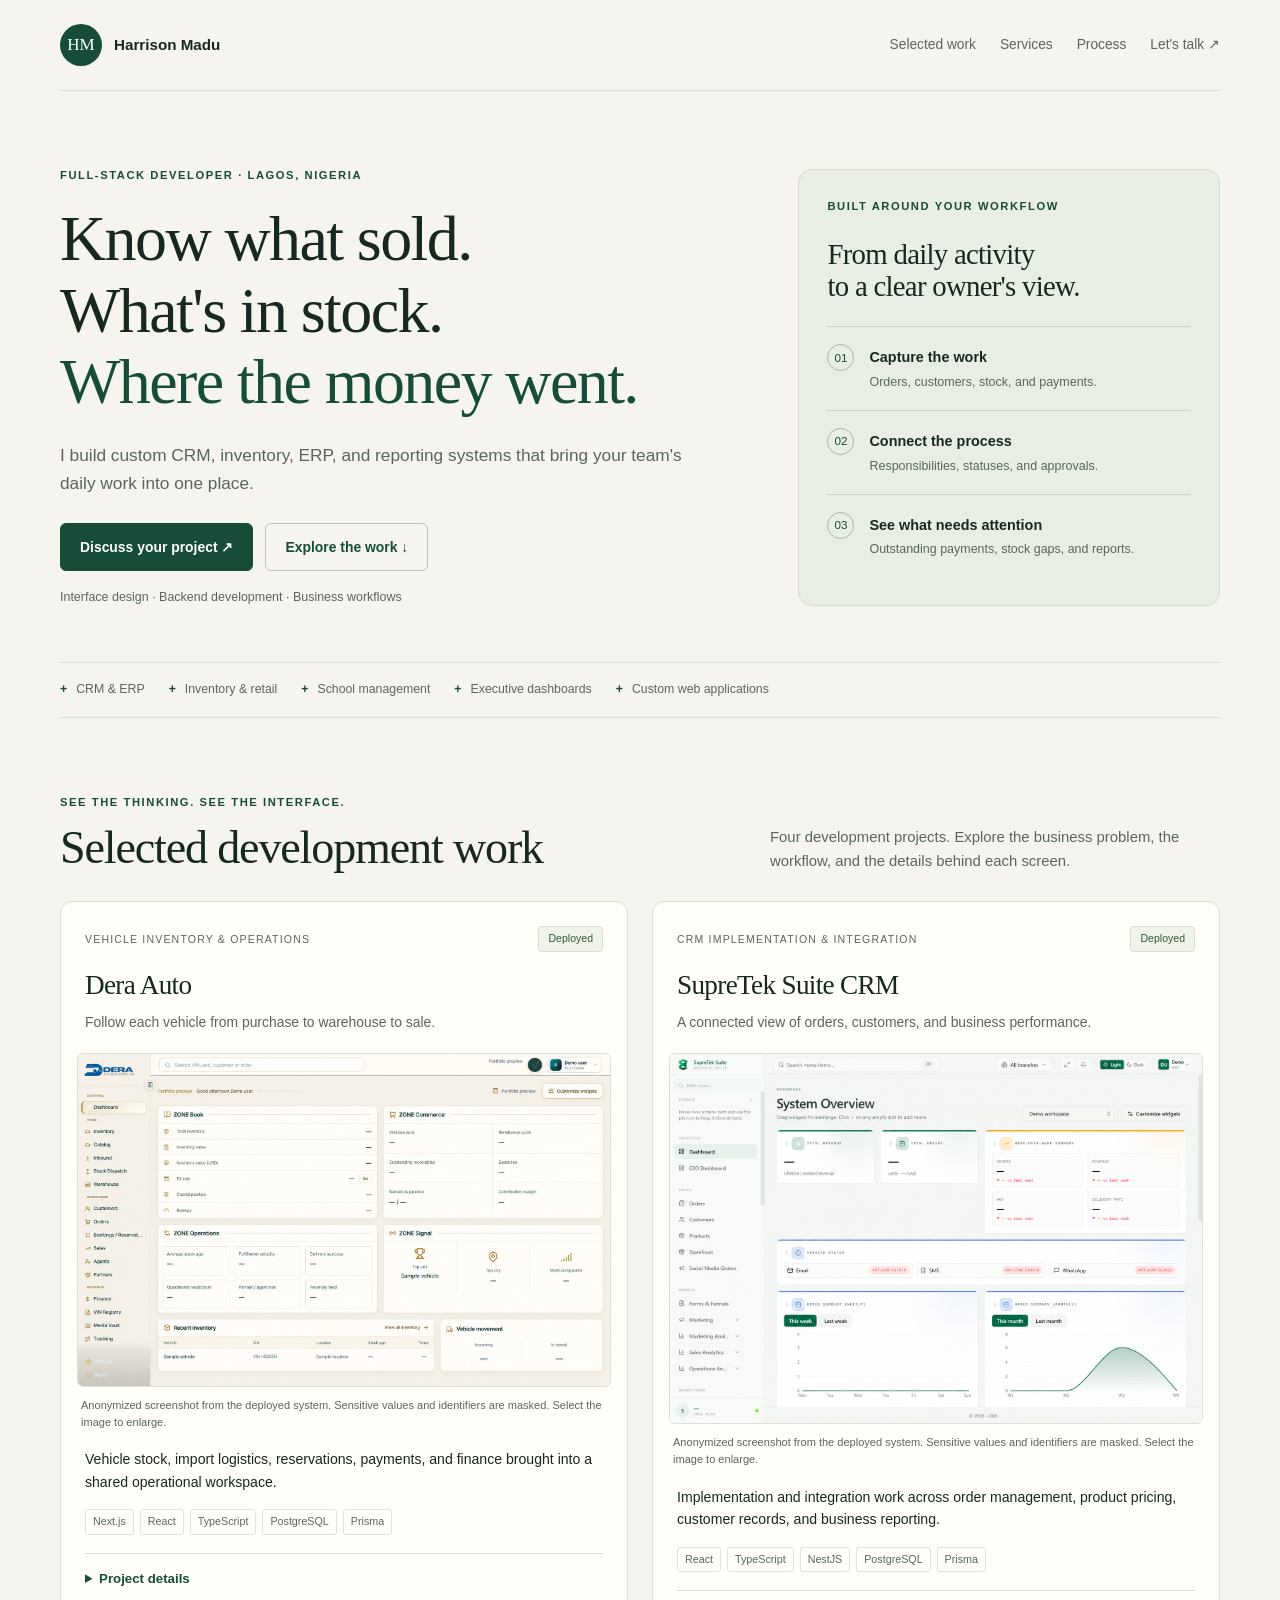
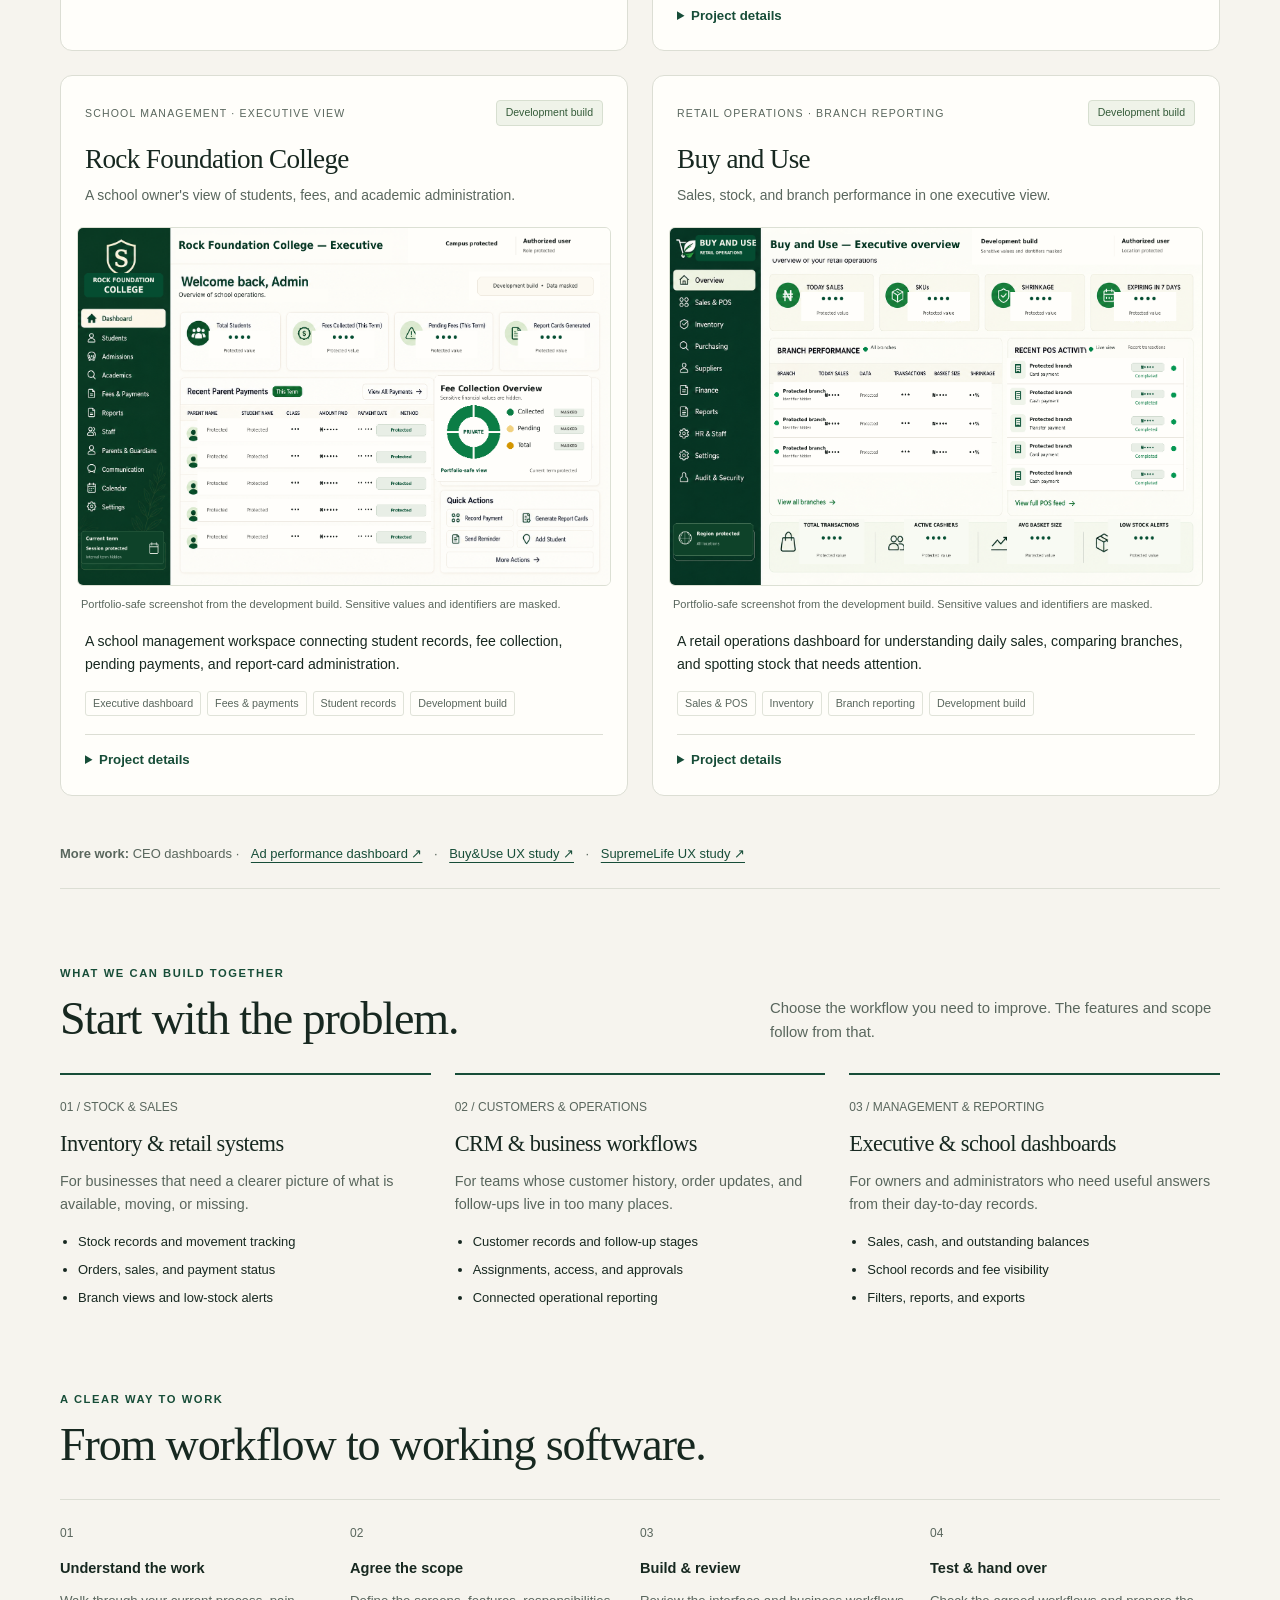
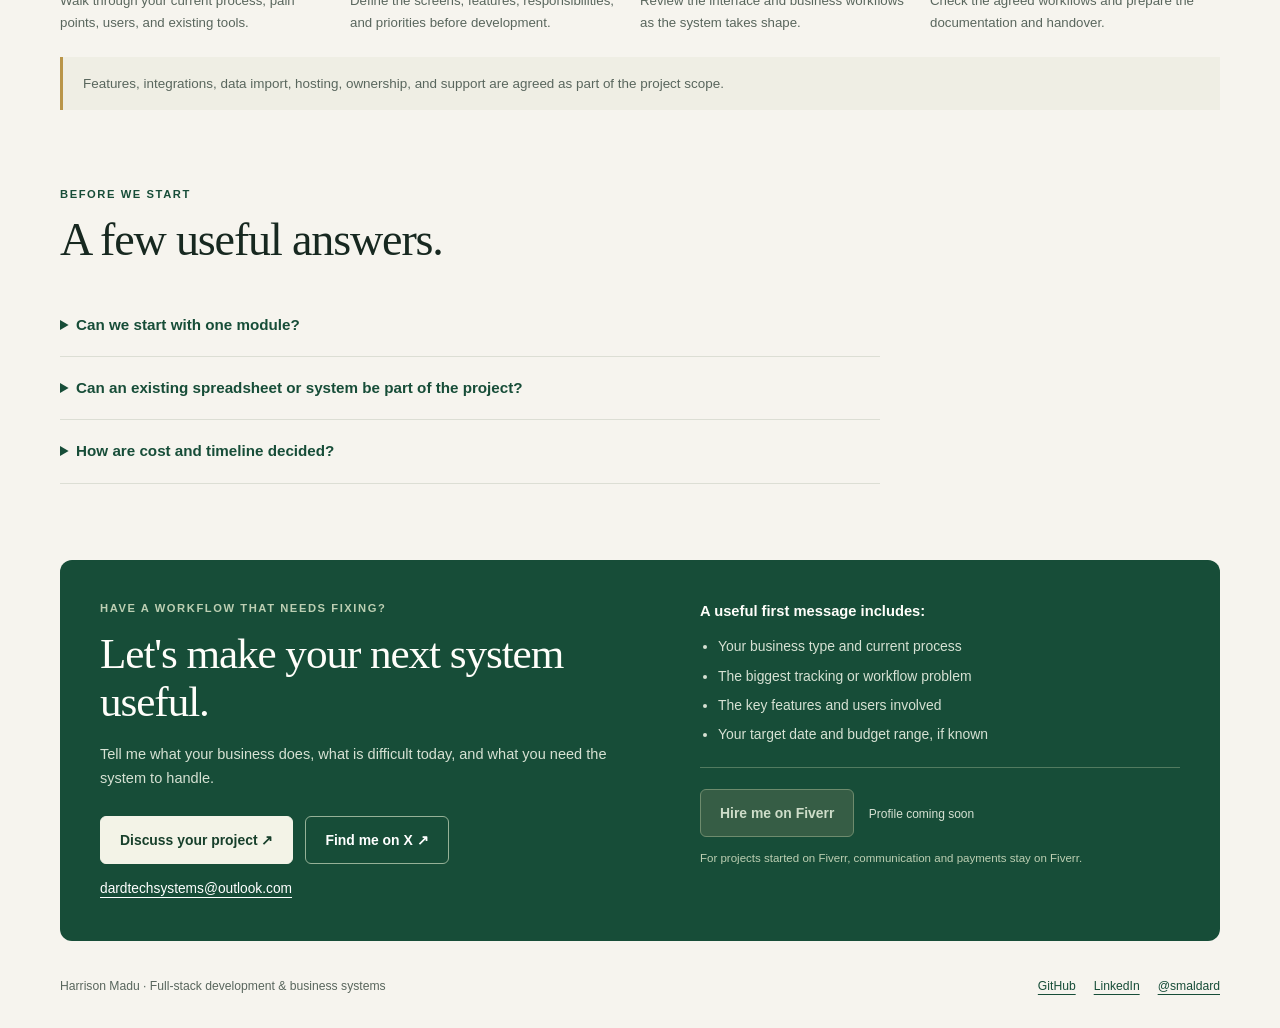
==== commit 65270633: "Update portfolio email and LinkedIn profile" ====
--- a/index.html
+++ b/index.html
@@ -165,10 +165,10 @@
         <h2 id="contact-title">Let's make your next system useful.</h2>
         <p>Tell me what your business does, what is difficult today, and what you need the system to handle.</p>
         <div class="actions">
-          <a class="button" href="mailto:harrysoninno@gmail.com?subject=Custom%20business%20system%20enquiry&amp;body=Business%20type%3A%0AWorkflow%20or%20problem%3A%0AFeatures%20needed%3A%0ATarget%20date%3A%0ABudget%20range%20(optional)%3A">Discuss your project ↗</a>
+          <a class="button" href="mailto:dardtechsystems@outlook.com?subject=Custom%20business%20system%20enquiry&amp;body=Business%20type%3A%0AWorkflow%20or%20problem%3A%0AFeatures%20needed%3A%0ATarget%20date%3A%0ABudget%20range%20(optional)%3A">Discuss your project ↗</a>
           <a class="button secondary" href="https://x.com/smaldard">Find me on X ↗</a>
         </div>
-        <a class="email" href="mailto:harrysoninno@gmail.com">harrysoninno@gmail.com</a>
+        <a class="email" href="mailto:dardtechsystems@outlook.com">dardtechsystems@outlook.com</a>
       </div>
       <div>
         <h4>A useful first message includes:</h4>
@@ -181,6 +181,6 @@
       </div>
     </section>
   </main>
-  <footer class="site-footer wrap"><p>Harrison Madu · Full-stack development &amp; business systems</p><div><a href="https://github.com/HarrisonMadu">GitHub</a><a href="https://linkedin.com/in/harrisonmadu">LinkedIn</a><a href="https://x.com/smaldard">@smaldard</a></div></footer>
+  <footer class="site-footer wrap"><p>Harrison Madu · Full-stack development &amp; business systems</p><div><a href="https://github.com/HarrisonMadu">GitHub</a><a href="https://www.linkedin.com/in/harrison-madu-7555b3349">LinkedIn</a><a href="https://x.com/smaldard">@smaldard</a></div></footer>
 </body>
 </html>
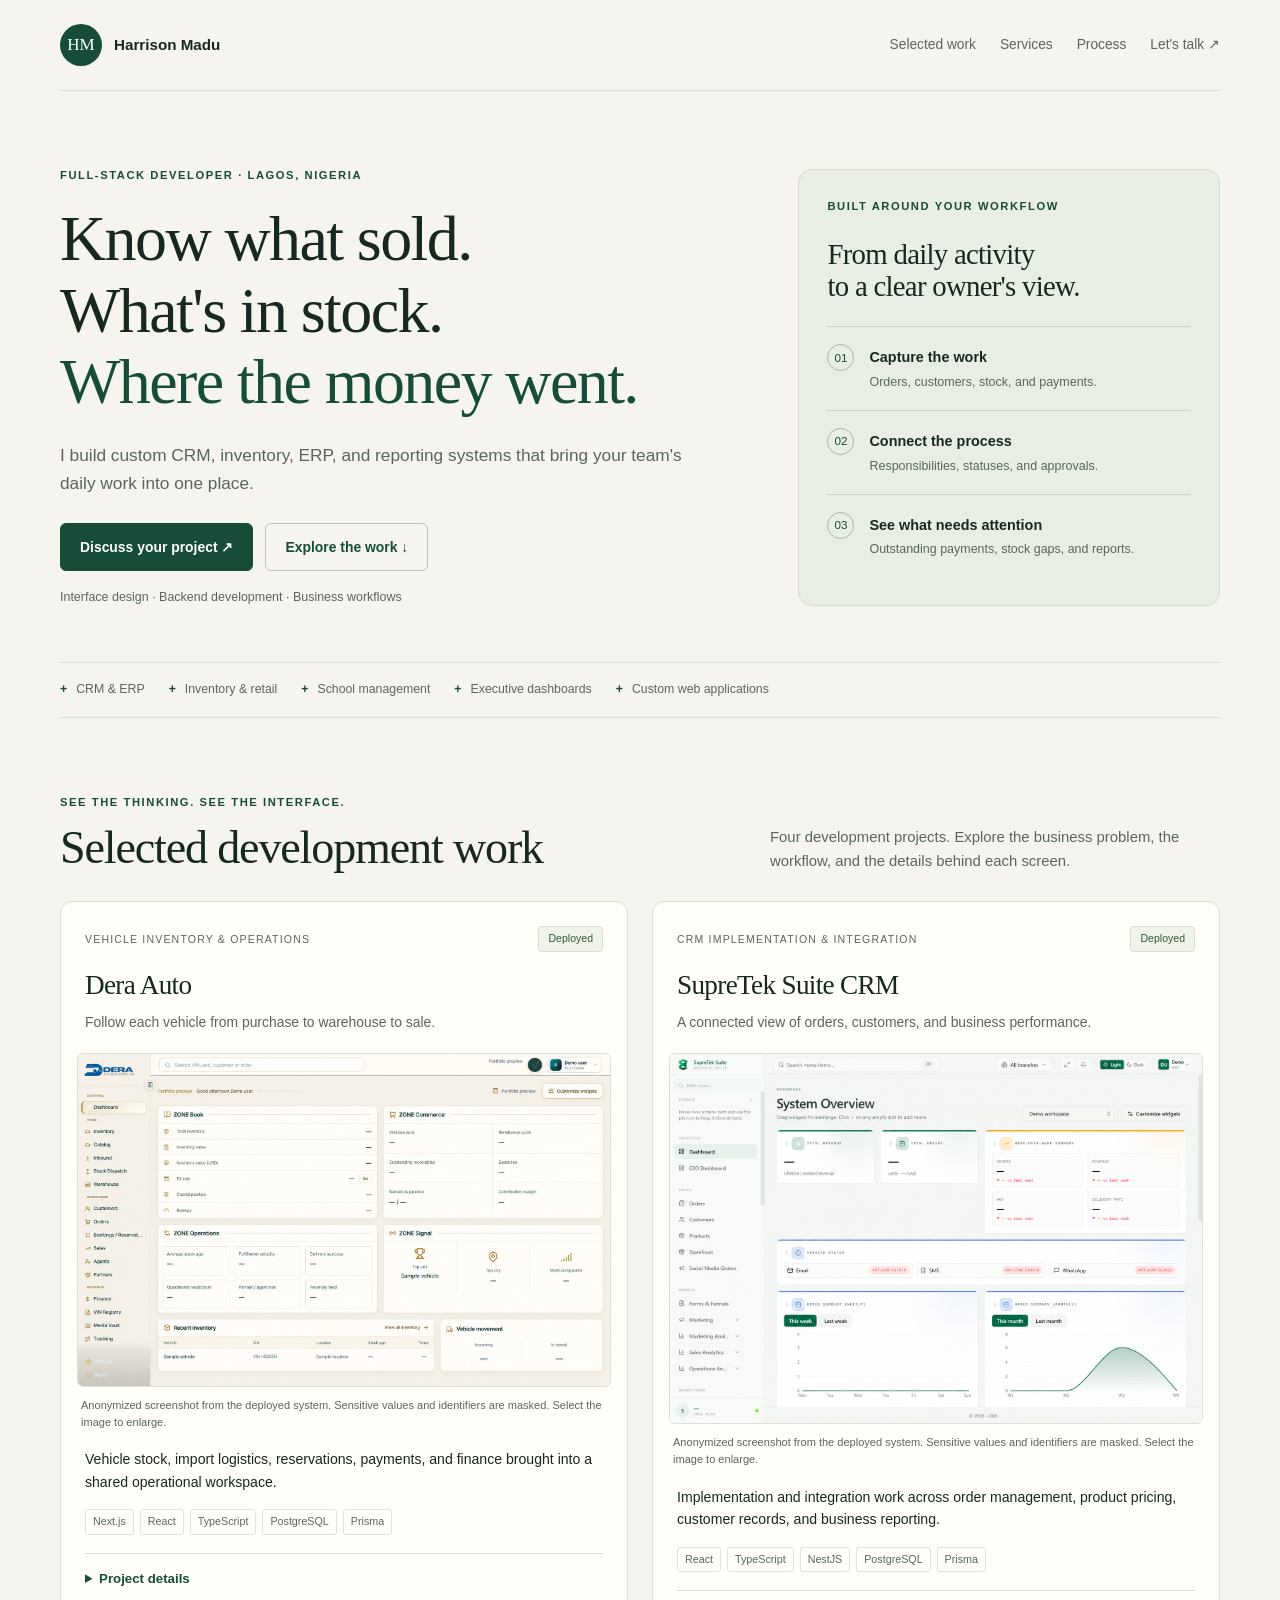
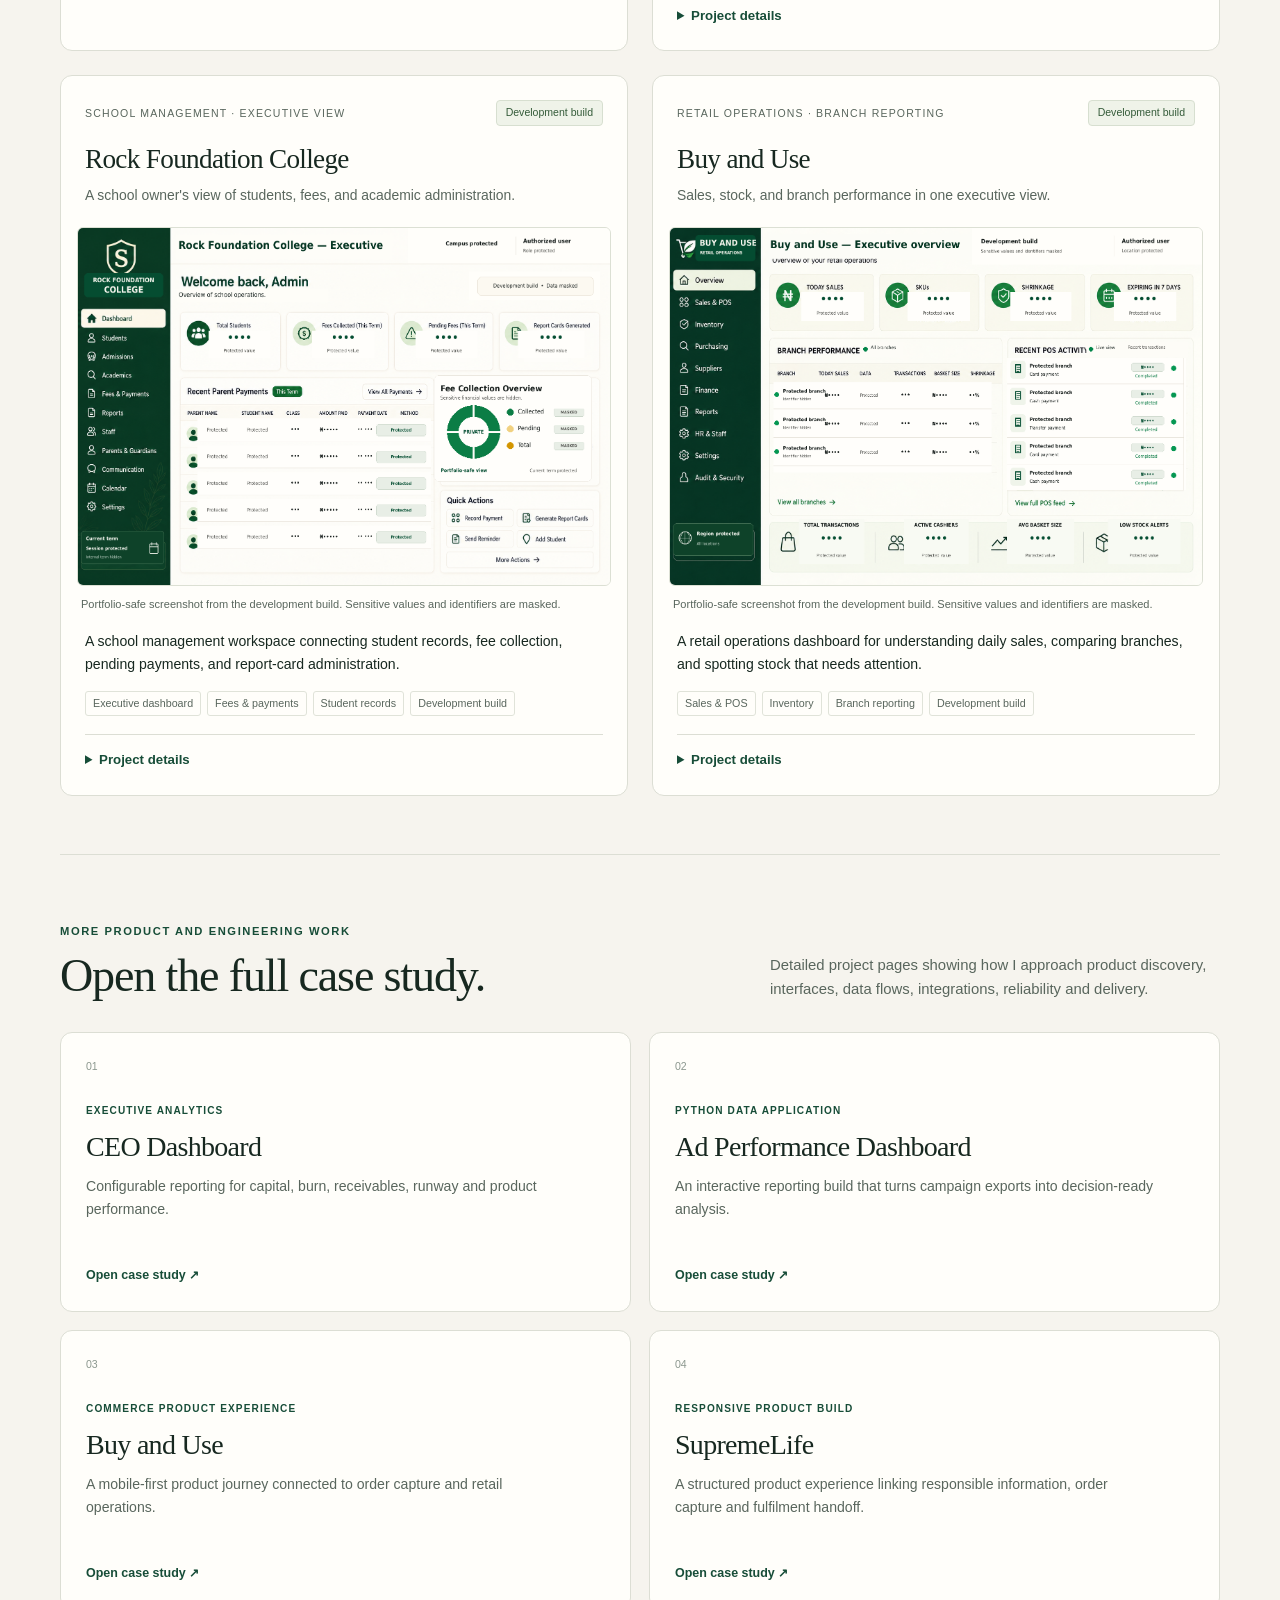
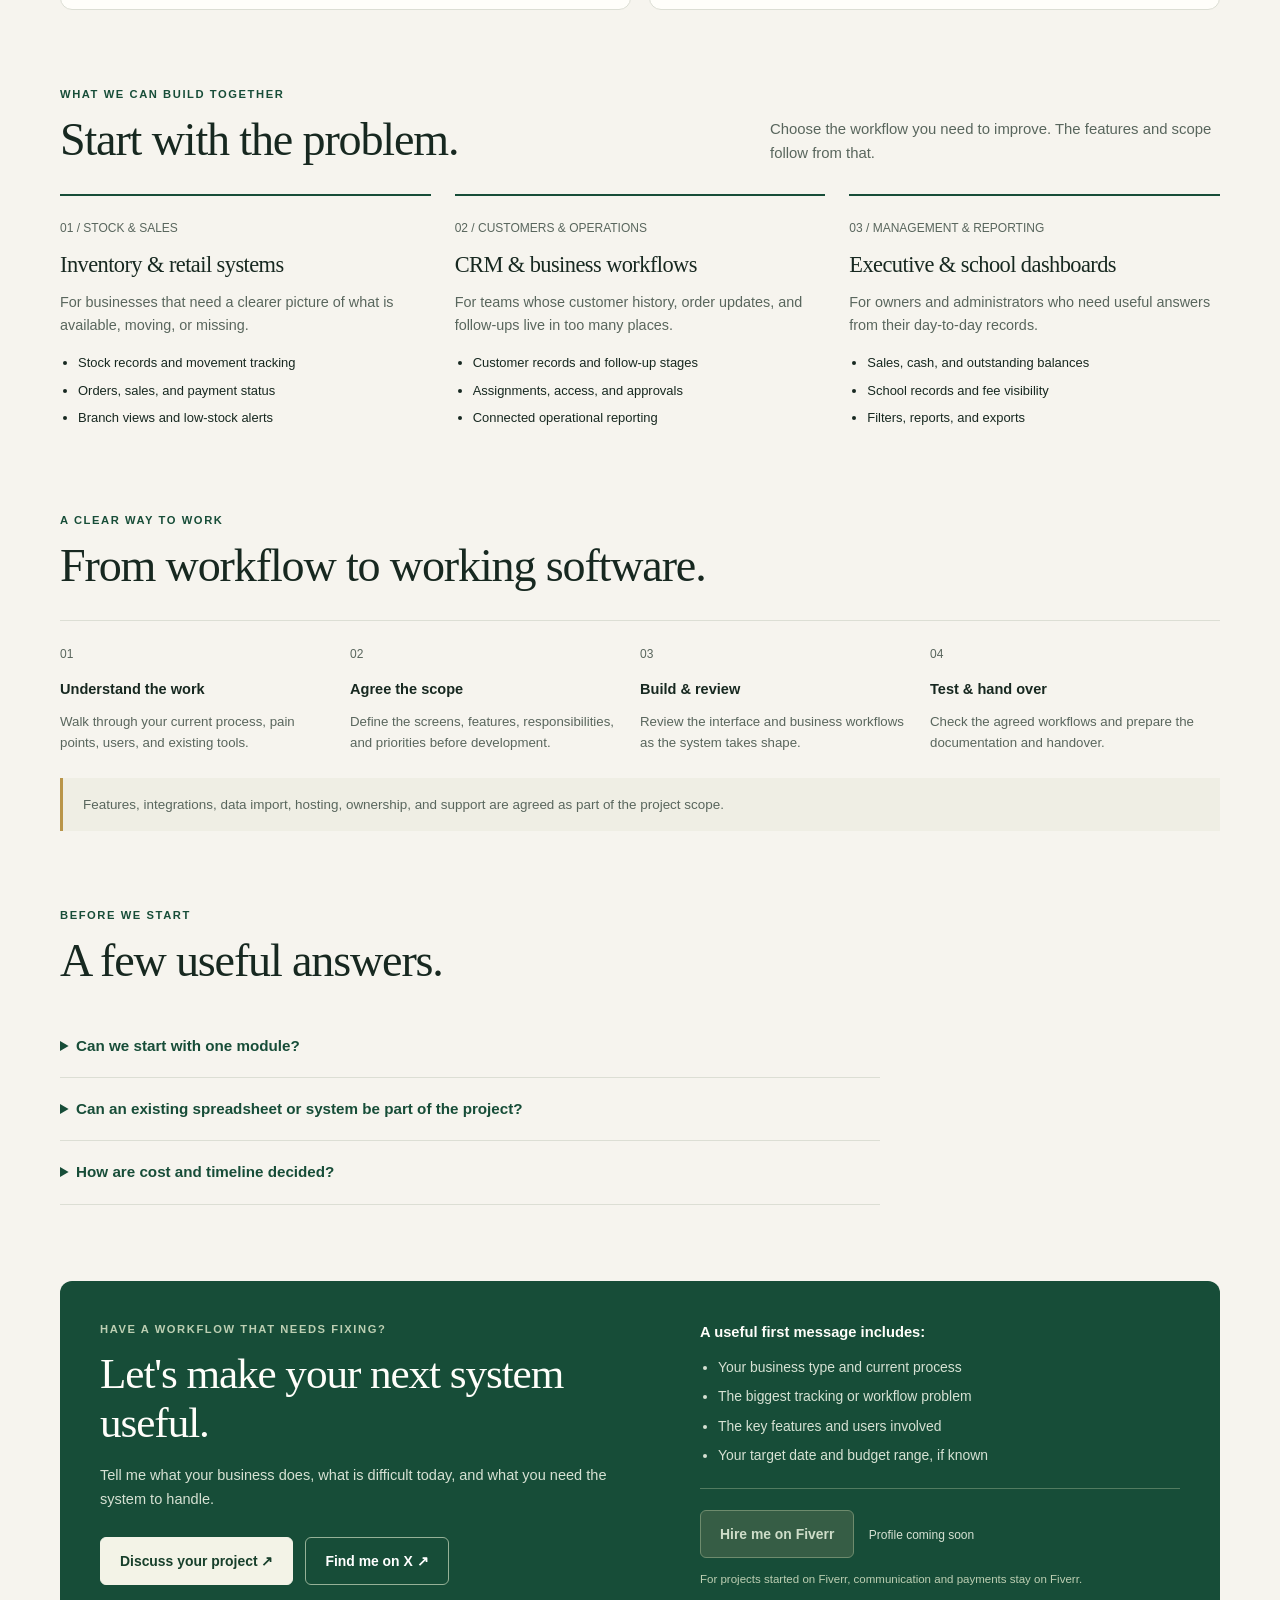
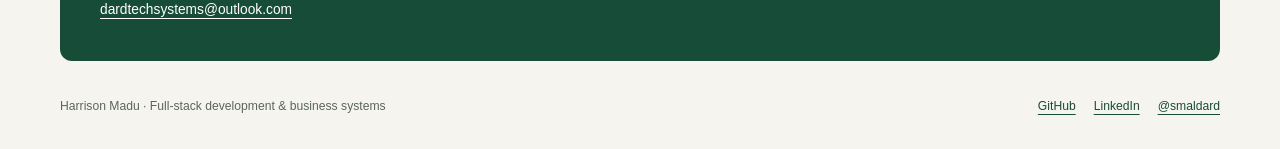
==== commit 1a2ce6c1: "Add internal full-stack project case studies" ====
--- a/index.html
+++ b/index.html
@@ -129,7 +129,34 @@
           </div>
         </article>
       </div>
-      <p class="other-work"><strong>More work:</strong> CEO dashboards · <a href="https://github.com/HarrisonMadu/Portfolio/tree/main/projects/ad-dashboard">Ad performance dashboard ↗</a> · <a href="https://github.com/HarrisonMadu/Portfolio/tree/main/projects/landing-page-ab-test-buyuse">Buy&amp;Use UX study ↗</a> · <a href="https://github.com/HarrisonMadu/Portfolio/tree/main/projects/landing-page-ab-test-supremelife">SupremeLife UX study ↗</a></p>
+<section class="more-work-section" id="more-work" aria-labelledby="more-work-title">
+  <div class="section-head more-work-head">
+    <div><span class="eyebrow">More product and engineering work</span><h2 id="more-work-title">Open the full case study.</h2></div>
+    <p>Detailed project pages showing how I approach product discovery, interfaces, data flows, integrations, reliability and delivery.</p>
+  </div>
+  <div class="more-work-grid">
+    <a class="more-work-card" href="/Portfolio/projects/ceo-dashboard/">
+      <span class="more-work-number">01</span><span class="more-work-type">Executive analytics</span>
+      <h3>CEO Dashboard</h3><p>Configurable reporting for capital, burn, receivables, runway and product performance.</p>
+      <span class="more-work-link">Open case study ↗</span>
+    </a>
+    <a class="more-work-card" href="/Portfolio/projects/ad-performance-dashboard/">
+      <span class="more-work-number">02</span><span class="more-work-type">Python data application</span>
+      <h3>Ad Performance Dashboard</h3><p>An interactive reporting build that turns campaign exports into decision-ready analysis.</p>
+      <span class="more-work-link">Open case study ↗</span>
+    </a>
+    <a class="more-work-card" href="/Portfolio/projects/buy-and-use/">
+      <span class="more-work-number">03</span><span class="more-work-type">Commerce product experience</span>
+      <h3>Buy and Use</h3><p>A mobile-first product journey connected to order capture and retail operations.</p>
+      <span class="more-work-link">Open case study ↗</span>
+    </a>
+    <a class="more-work-card" href="/Portfolio/projects/supremelife/">
+      <span class="more-work-number">04</span><span class="more-work-type">Responsive product build</span>
+      <h3>SupremeLife</h3><p>A structured product experience linking responsible information, order capture and fulfilment handoff.</p>
+      <span class="more-work-link">Open case study ↗</span>
+    </a>
+  </div>
+</section>
     </section>
 
     <section class="section" id="services" aria-labelledby="services-title">
--- a/docs/assets/portfolio.css
+++ b/docs/assets/portfolio.css
@@ -130,3 +130,17 @@
   .coming-soon { display: block; margin: 8px 0 0; }
 }
 @media (prefers-reduced-motion: reduce) { html { scroll-behavior: auto; } }
+
+/* CASE-STUDY-CARDS:START */
+.more-work-section { margin-top: 58px; padding-top: 68px; border-top: 1px solid var(--line); }
+.more-work-head { margin-bottom: 30px; }
+.more-work-grid { display: grid; grid-template-columns: repeat(2, minmax(0, 1fr)); gap: 18px; }
+.more-work-card { min-width: 0; min-height: 280px; padding: 25px; display: flex; flex-direction: column; border: 1px solid var(--line); border-radius: 12px; background: var(--white); color: var(--ink); text-decoration: none; transition: transform .18s ease, border-color .18s ease, box-shadow .18s ease; }
+.more-work-card:hover { transform: translateY(-3px); border-color: #9fb59d; box-shadow: 0 18px 45px rgba(23,77,56,.09); }
+.more-work-number { color: #8b978e; font-size: .66rem; }
+.more-work-type { margin-top: 28px; color: var(--green); font-size: .63rem; font-weight: 700; letter-spacing: .11em; text-transform: uppercase; }
+.more-work-card h3 { margin-top: 12px; font-size: 1.75rem; }
+.more-work-card p { margin-top: 13px; color: var(--muted); font-size: .88rem; max-width: 480px; }
+.more-work-link { margin-top: auto; padding-top: 28px; color: var(--green); font-size: .78rem; font-weight: 700; }
+@media (max-width: 720px) { .more-work-grid { grid-template-columns: 1fr; } .more-work-card { min-height: 245px; } }
+/* CASE-STUDY-CARDS:END */
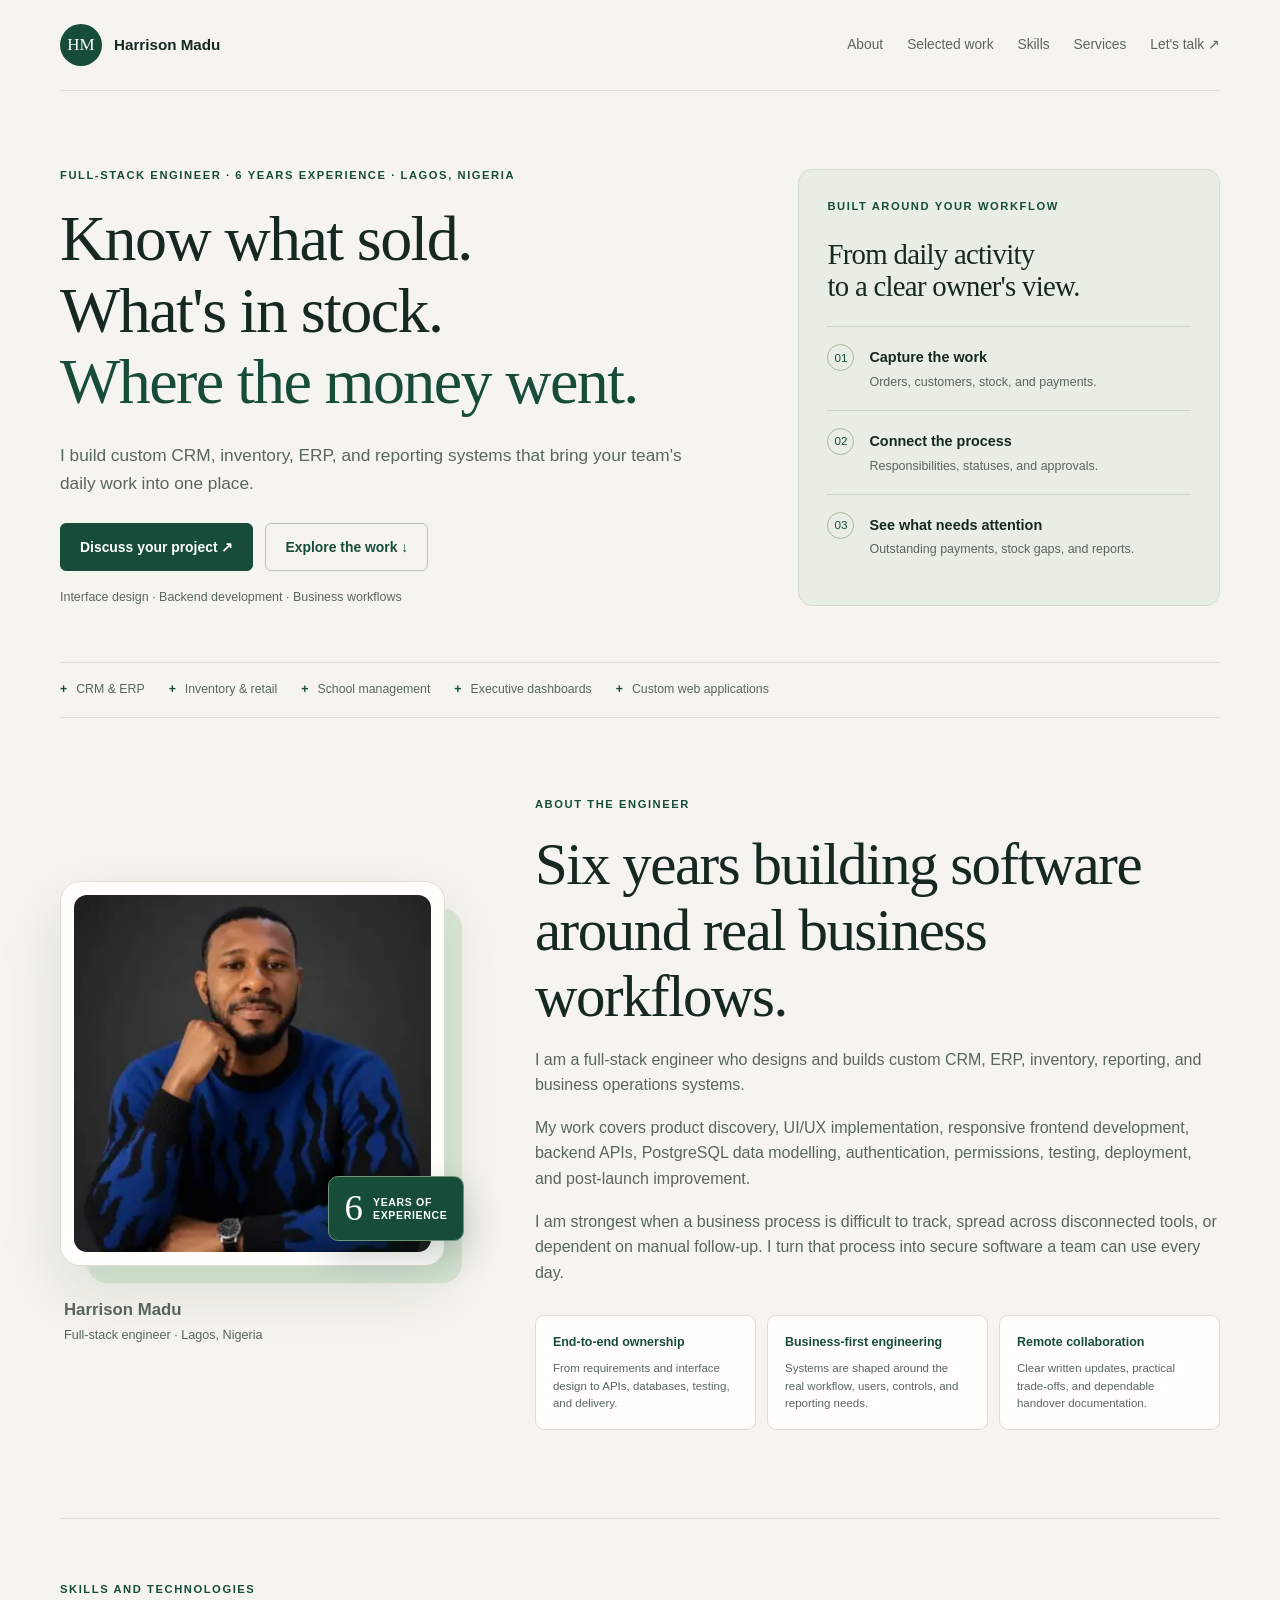
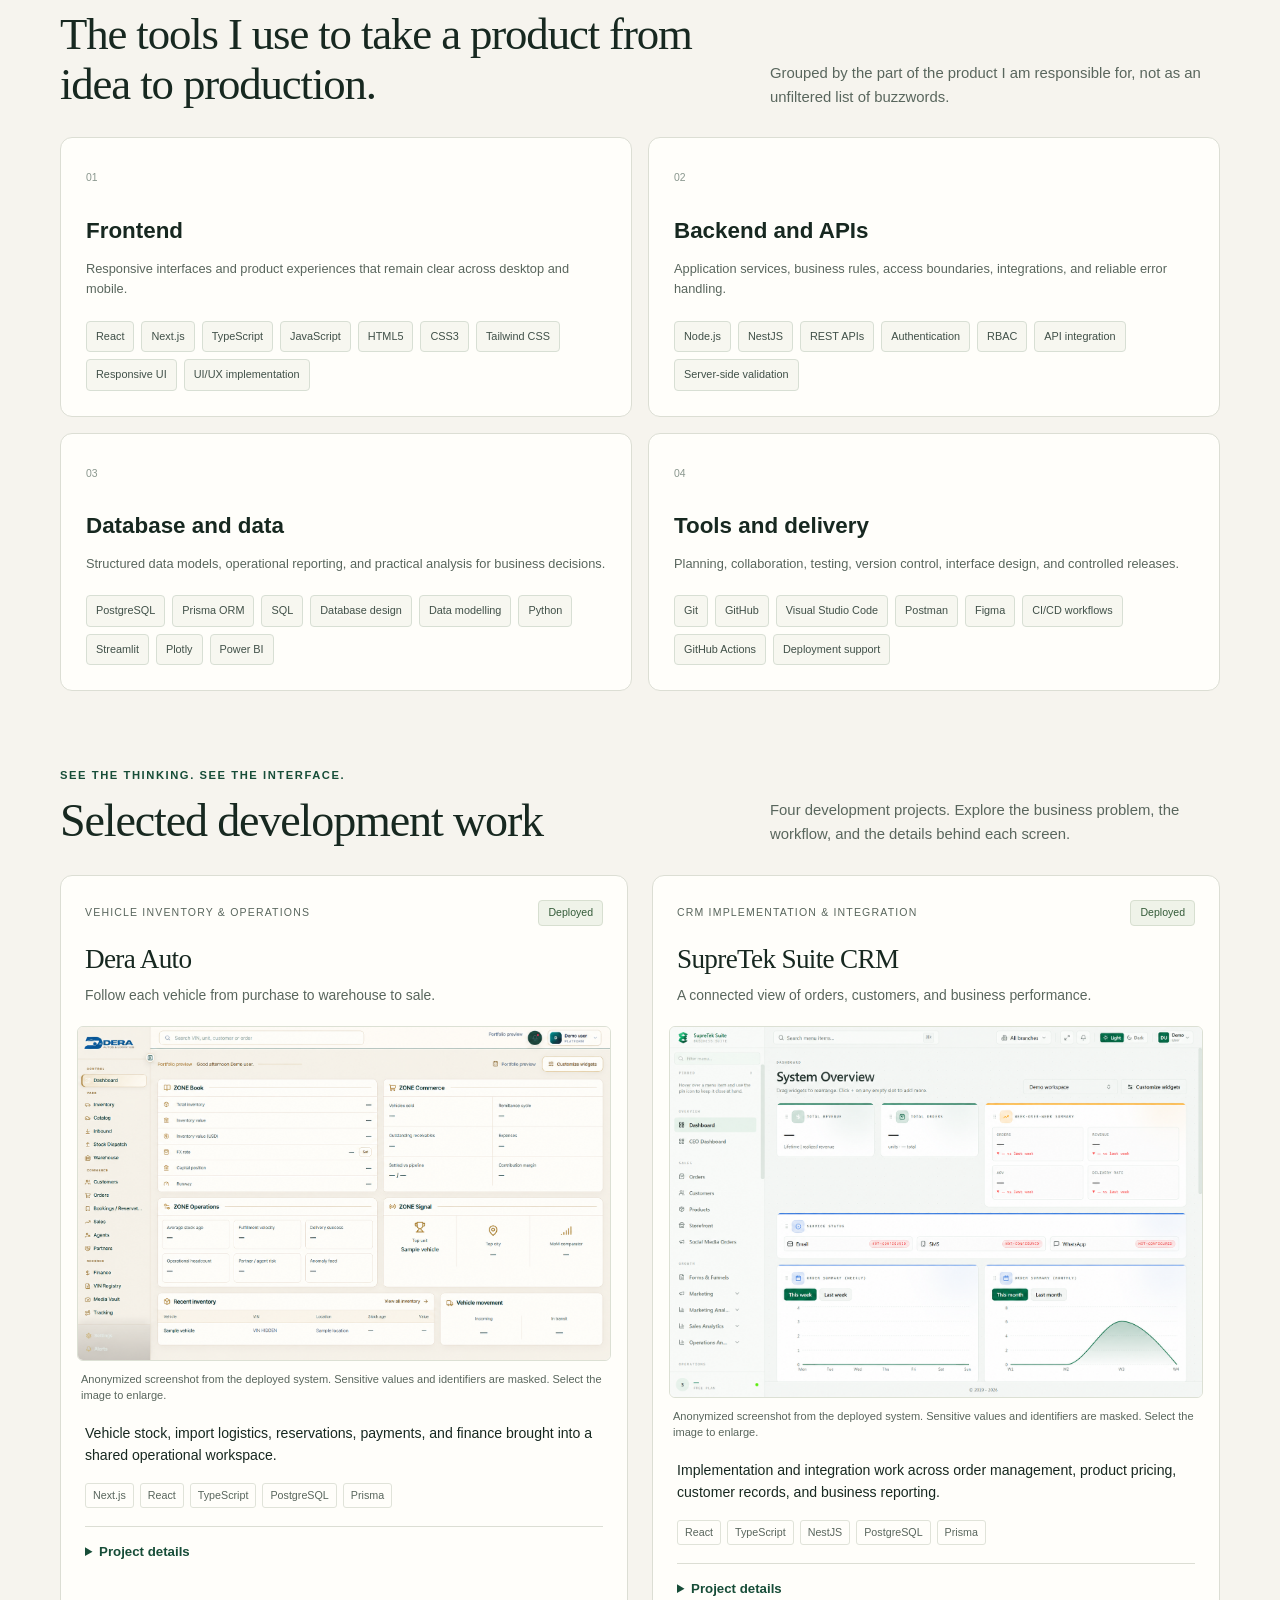
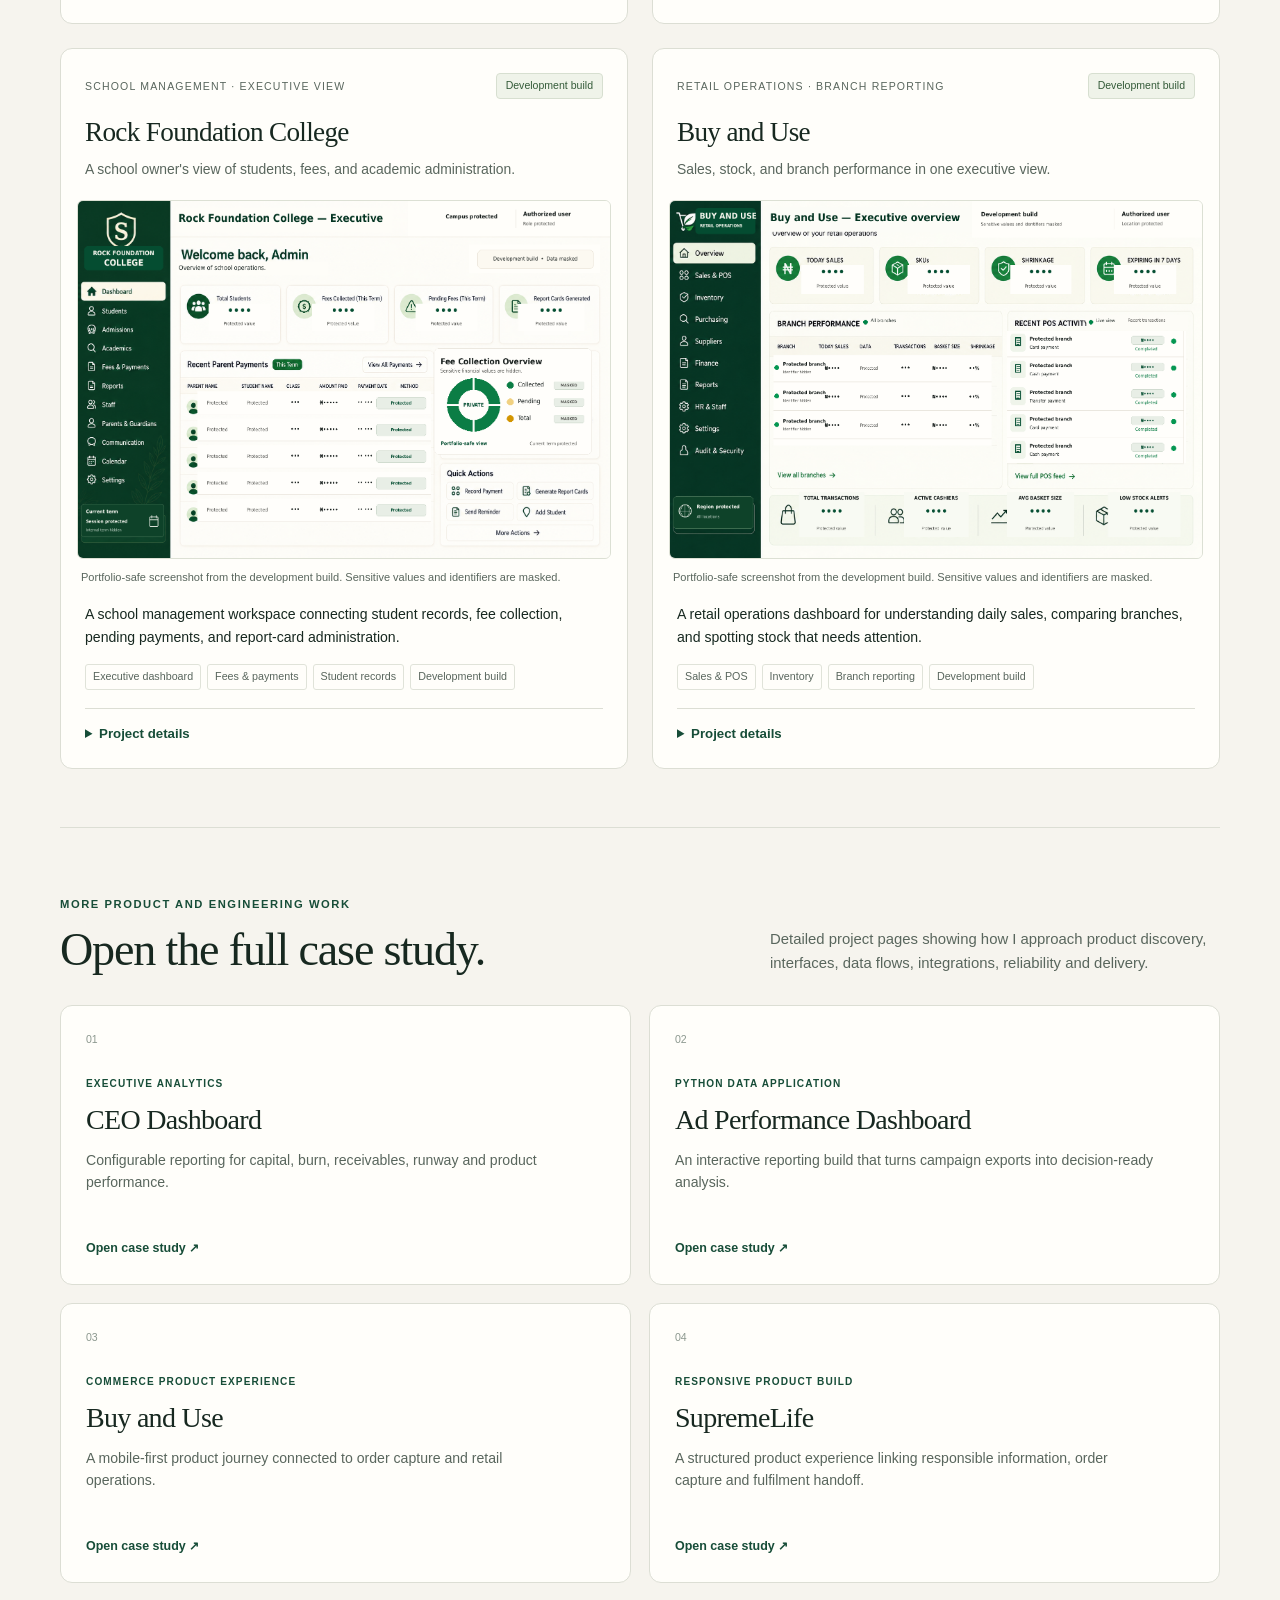
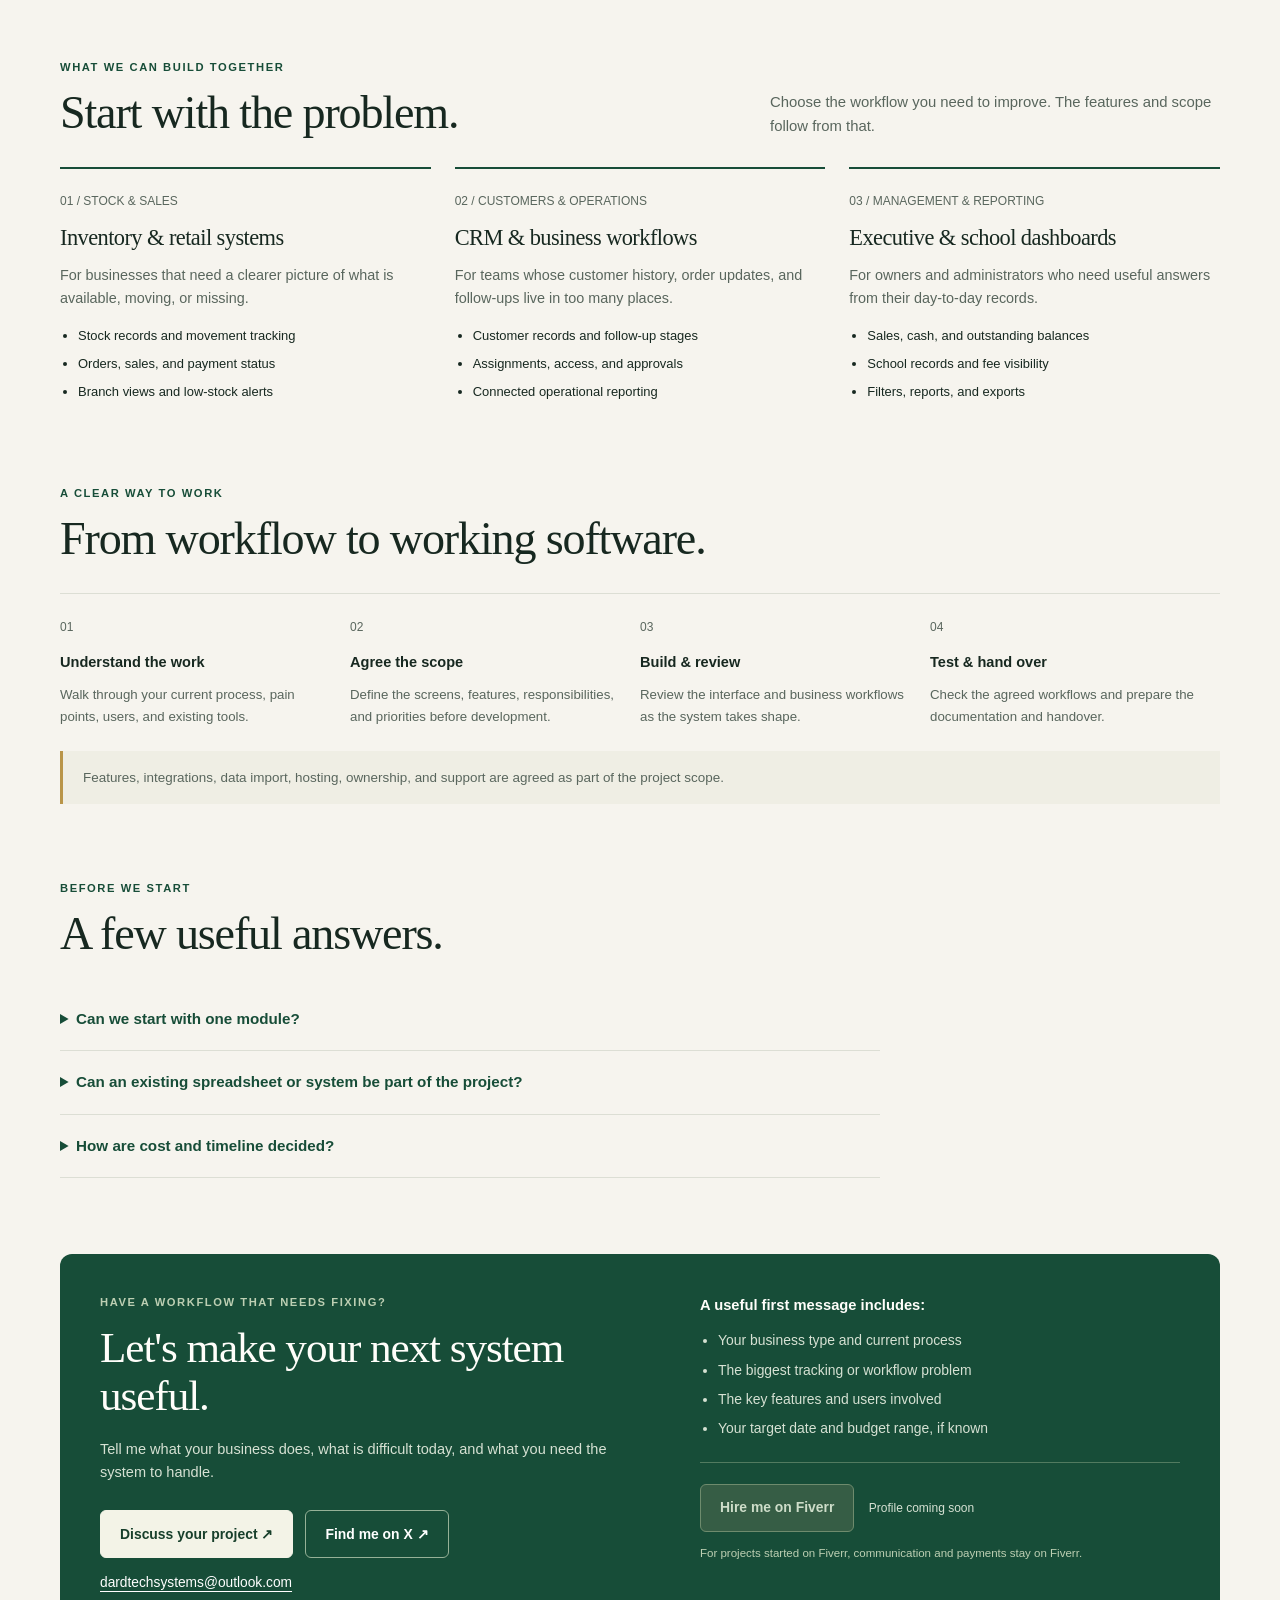
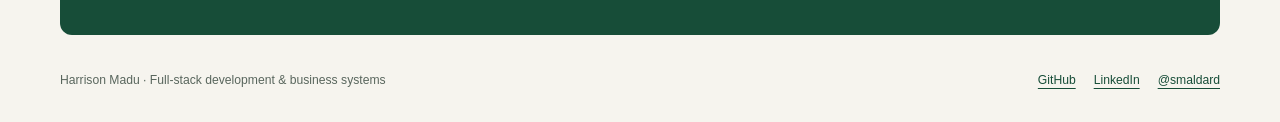
==== commit 2f5364bd: "Add professional profile and technology stack" ====
--- a/index.html
+++ b/index.html
@@ -3,12 +3,12 @@
 <head>
   <meta charset="utf-8" />
   <meta name="viewport" content="width=device-width, initial-scale=1" />
-  <title>Harrison Madu — Custom CRM, inventory &amp; business software</title>
-  <meta name="description" content="Custom CRM, inventory, ERP and executive dashboards by Harrison Madu. Explore Dera Auto, SupreTek Suite CRM, Rock Foundation College and Buy and Use development projects, then discuss your project." />
+  <title>Harrison Madu | Full-Stack Engineer &amp; Business Systems Developer</title>
+  <meta name="description" content="Harrison Madu is a full-stack engineer with 6 years of experience building custom CRM, ERP, inventory, reporting, and business operations systems." />
   <meta name="theme-color" content="#174d38" />
   <meta property="og:type" content="website" />
-  <meta property="og:title" content="Harrison Madu — Business systems built around your workflow" />
-  <meta property="og:description" content="Know what sold, what's in stock, and where the money went. Explore custom CRM, inventory and management-system work." />
+  <meta property="og:title" content="Harrison Madu | Full-Stack Engineer" />
+  <meta property="og:description" content="Six years building CRM, ERP, inventory, reporting, and business operations software from interface to deployment." />
   <meta property="og:url" content="https://harrisonmadu.github.io/Portfolio/" />
   <meta property="og:image" content="https://raw.githubusercontent.com/HarrisonMadu/Portfolio/main/docs/assets/projects/buy-and-use-dashboard.png" />
   <meta property="og:image:alt" content="Buy and Use retail operations dashboard with sensitive values and identifiers masked." />
@@ -22,13 +22,13 @@
   <header class="site-header wrap">
     <a class="brand" href="#main"><span class="monogram" aria-hidden="true">HM</span> Harrison Madu</a>
     <nav aria-label="Main navigation">
-      <a href="#work">Selected work</a><a href="#services">Services</a><a href="#process">Process</a><a href="#contact">Let's talk ↗</a>
-    </nav>
+  <a href="#about">About</a><a href="#work">Selected work</a><a href="#skills">Skills</a><a href="#services">Services</a><a href="#contact">Let's talk ↗</a>
+</nav>
   </header>
   <main class="wrap" id="main">
     <section class="hero" aria-labelledby="hero-title">
       <div>
-        <span class="eyebrow">Full-stack developer · Lagos, Nigeria</span>
+        <span class="eyebrow">Full-stack engineer · 6 years experience · Lagos, Nigeria</span>
         <h1 id="hero-title">Know what sold.<br />What's in stock.<br /><em>Where the money went.</em></h1>
         <p class="hero-copy">I build custom CRM, inventory, ERP, and reporting systems that bring your team's daily work into one place.</p>
         <div class="actions"><a class="button" href="#contact">Discuss your project ↗</a><a class="button secondary" href="#work">Explore the work ↓</a></div>
@@ -45,6 +45,62 @@
       </aside>
     </section>
     <div class="capabilities" aria-label="Areas of work"><span>CRM &amp; ERP</span><span>Inventory &amp; retail</span><span>School management</span><span>Executive dashboards</span><span>Custom web applications</span></div>
+
+<!-- PROFILE-AND-SKILLS:START -->
+<section class="section profile-section" id="about" aria-labelledby="about-title">
+  <div class="profile-grid">
+    <figure class="profile-photo-card">
+      <div class="profile-photo-wrap">
+        <img src="docs/assets/harrison-madu-profile.webp" width="360" height="360" alt="Harrison Madu, full-stack engineer" loading="eager" decoding="async" />
+        <div class="experience-chip" aria-label="Six years of professional experience"><strong>6</strong><span>years of<br />experience</span></div>
+      </div>
+      <figcaption><strong>Harrison Madu</strong><span>Full-stack engineer · Lagos, Nigeria</span></figcaption>
+    </figure>
+
+    <div class="profile-copy">
+      <span class="eyebrow">About the engineer</span>
+      <h2 id="about-title">Six years building software around real business workflows.</h2>
+      <p>I am a full-stack engineer who designs and builds custom CRM, ERP, inventory, reporting, and business operations systems.</p>
+      <p>My work covers product discovery, UI/UX implementation, responsive frontend development, backend APIs, PostgreSQL data modelling, authentication, permissions, testing, deployment, and post-launch improvement.</p>
+      <p>I am strongest when a business process is difficult to track, spread across disconnected tools, or dependent on manual follow-up. I turn that process into secure software a team can use every day.</p>
+      <div class="profile-highlights" aria-label="Professional strengths">
+        <div><strong>End-to-end ownership</strong><span>From requirements and interface design to APIs, databases, testing, and delivery.</span></div>
+        <div><strong>Business-first engineering</strong><span>Systems are shaped around the real workflow, users, controls, and reporting needs.</span></div>
+        <div><strong>Remote collaboration</strong><span>Clear written updates, practical trade-offs, and dependable handover documentation.</span></div>
+      </div>
+    </div>
+  </div>
+
+  <div class="skills-block" id="skills" aria-labelledby="skills-title">
+    <div class="section-head skills-head">
+      <div><span class="eyebrow">Skills and technologies</span><h3 id="skills-title">The tools I use to take a product from idea to production.</h3></div>
+      <p>Grouped by the part of the product I am responsible for, not as an unfiltered list of buzzwords.</p>
+    </div>
+    <div class="skills-grid">
+      <article class="skill-group">
+        <span class="skill-number">01</span><h4>Frontend</h4>
+        <p>Responsive interfaces and product experiences that remain clear across desktop and mobile.</p>
+        <div class="skill-pills"><span>React</span><span>Next.js</span><span>TypeScript</span><span>JavaScript</span><span>HTML5</span><span>CSS3</span><span>Tailwind CSS</span><span>Responsive UI</span><span>UI/UX implementation</span></div>
+      </article>
+      <article class="skill-group">
+        <span class="skill-number">02</span><h4>Backend and APIs</h4>
+        <p>Application services, business rules, access boundaries, integrations, and reliable error handling.</p>
+        <div class="skill-pills"><span>Node.js</span><span>NestJS</span><span>REST APIs</span><span>Authentication</span><span>RBAC</span><span>API integration</span><span>Server-side validation</span></div>
+      </article>
+      <article class="skill-group">
+        <span class="skill-number">03</span><h4>Database and data</h4>
+        <p>Structured data models, operational reporting, and practical analysis for business decisions.</p>
+        <div class="skill-pills"><span>PostgreSQL</span><span>Prisma ORM</span><span>SQL</span><span>Database design</span><span>Data modelling</span><span>Python</span><span>Streamlit</span><span>Plotly</span><span>Power BI</span></div>
+      </article>
+      <article class="skill-group">
+        <span class="skill-number">04</span><h4>Tools and delivery</h4>
+        <p>Planning, collaboration, testing, version control, interface design, and controlled releases.</p>
+        <div class="skill-pills"><span>Git</span><span>GitHub</span><span>Visual Studio Code</span><span>Postman</span><span>Figma</span><span>CI/CD workflows</span><span>GitHub Actions</span><span>Deployment support</span></div>
+      </article>
+    </div>
+  </div>
+</section>
+<!-- PROFILE-AND-SKILLS:END -->
 
     <section class="section" id="work" aria-labelledby="work-title">
       <div class="section-head">
--- a/docs/assets/portfolio.css
+++ b/docs/assets/portfolio.css
@@ -144,3 +144,49 @@
 .more-work-link { margin-top: auto; padding-top: 28px; color: var(--green); font-size: .78rem; font-weight: 700; }
 @media (max-width: 720px) { .more-work-grid { grid-template-columns: 1fr; } .more-work-card { min-height: 245px; } }
 /* CASE-STUDY-CARDS:END */
+
+/* PROFILE-AND-SKILLS:START */
+.profile-section { padding-top: 78px; }
+.profile-grid { display: grid; grid-template-columns: minmax(280px, .72fr) minmax(0, 1.28fr); gap: clamp(40px, 7vw, 92px); align-items: center; }
+.profile-photo-card { margin: 0; }
+.profile-photo-wrap { position: relative; max-width: 440px; padding: 13px; border: 1px solid var(--line); border-radius: 20px; background: var(--white); box-shadow: 0 24px 65px rgba(23, 77, 56, .12); }
+.profile-photo-wrap::before { content: ''; position: absolute; inset: 26px -18px -18px 26px; z-index: -1; border-radius: 20px; background: #dce7d7; }
+.profile-photo-wrap img { display: block; width: 100%; height: auto; aspect-ratio: 1; object-fit: cover; border-radius: 13px; }
+.profile-photo-card figcaption { display: flex; flex-direction: column; gap: 4px; padding-top: 21px; }
+.profile-photo-card figcaption strong { font-size: 1.05rem; }
+.profile-photo-card figcaption span { color: var(--muted); font-size: .79rem; }
+.experience-chip { position: absolute; right: -20px; bottom: 24px; min-width: 132px; padding: 13px 16px; display: flex; align-items: center; gap: 10px; border: 1px solid #6e947c; border-radius: 10px; background: var(--green); color: white; box-shadow: 0 14px 35px rgba(20, 57, 43, .24); }
+.experience-chip strong { font: 2.3rem/1 Georgia, serif; }
+.experience-chip span { font-size: .66rem; font-weight: 700; line-height: 1.2; letter-spacing: .06em; text-transform: uppercase; }
+.profile-copy h2 { margin-top: 13px; max-width: 780px; font-size: clamp(2.35rem, 4.6vw, 4.25rem); }
+.profile-copy > p { max-width: 790px; margin-top: 17px; color: var(--muted); font-size: 1rem; }
+.profile-highlights { display: grid; grid-template-columns: repeat(3, 1fr); gap: 11px; margin-top: 30px; }
+.profile-highlights > div { min-width: 0; padding: 17px; border: 1px solid var(--line); border-radius: 9px; background: var(--white); }
+.profile-highlights strong, .profile-highlights span { display: block; }
+.profile-highlights strong { color: var(--green); font-size: .78rem; }
+.profile-highlights span { margin-top: 7px; color: var(--muted); font-size: .72rem; line-height: 1.5; }
+.skills-block { scroll-margin-top: 22px; margin-top: 88px; padding-top: 62px; border-top: 1px solid var(--line); }
+.skills-head h3 { margin-top: 10px; max-width: 800px; font-size: clamp(2rem, 3.5vw, 3.2rem); }
+.skills-grid { display: grid; grid-template-columns: repeat(2, minmax(0, 1fr)); gap: 16px; }
+.skill-group { min-width: 0; padding: 25px; border: 1px solid var(--line); border-radius: 12px; background: var(--white); }
+.skill-number { color: #8a978e; font-size: .65rem; }
+.skill-group h4 { margin-top: 24px; font-size: 1.4rem; }
+.skill-group > p { margin-top: 10px; color: var(--muted); font-size: .8rem; max-width: 530px; }
+.skill-pills { display: flex; flex-wrap: wrap; gap: 7px; margin-top: 21px; }
+.skill-pills span { padding: 6px 9px; border: 1px solid #d8dfd4; border-radius: 4px; background: #f7f7f0; color: #405048; font-size: .68rem; }
+#about, #skills { scroll-margin-top: 24px; }
+@media (max-width: 980px) {
+  .profile-grid { grid-template-columns: minmax(240px, .65fr) 1.35fr; gap: 40px; }
+  .profile-highlights { grid-template-columns: 1fr; }
+}
+@media (max-width: 760px) {
+  .profile-section { padding-top: 56px; }
+  .profile-grid { grid-template-columns: 1fr; }
+  .profile-photo-card { max-width: 390px; }
+  .profile-photo-wrap::before { inset: 20px -10px -10px 20px; }
+  .experience-chip { right: -7px; bottom: 18px; }
+  .profile-copy h2 { font-size: clamp(2.25rem, 11vw, 3.35rem); }
+  .skills-block { margin-top: 64px; padding-top: 48px; }
+  .skills-grid { grid-template-columns: 1fr; }
+}
+/* PROFILE-AND-SKILLS:END */
